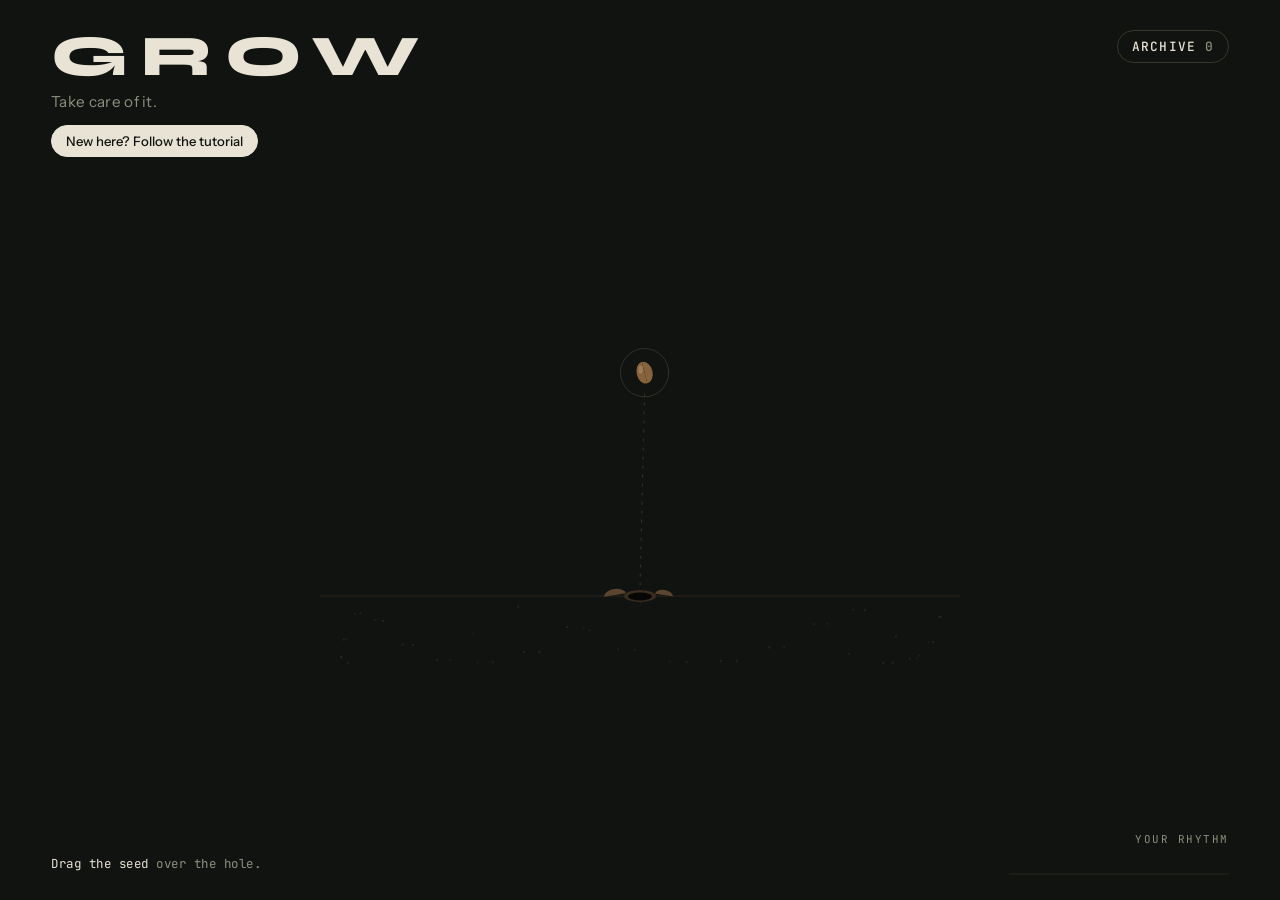
==== docs/grow/index.html @ 7276724a "Add GROW game with the Seed to Flower interactions Copies the GROW game into docs/grow/ and replaces" ====
<!doctype html><html><head><meta charset=utf8><meta name=viewport content="width=device-width,initial-scale=1,viewport-fit=cover"><style>:root{color-scheme:light;box-sizing:border-box;padding-top:env(safe-area-inset-top,0px);padding-bottom:env(safe-area-inset-bottom,0px)}html{scroll-padding-top:env(safe-area-inset-top,0px)}body{margin:0;padding:0;font:14px -apple-system,BlinkMacSystemFont,sans-serif;background:#fff;color:#000}img{max-width:100%}[hidden]:not([hidden=until-found i]){display:none!important}</style></head><body>
<title>GROW</title>
<link rel="preconnect" href="https://fonts.googleapis.com">
<link rel="preconnect" href="https://fonts.gstatic.com" crossorigin>
<link rel="stylesheet" href="https://fonts.googleapis.com/css2?family=Syne:wght@700;800&family=Instrument+Sans:wght@400;500&family=JetBrains+Mono:wght@400&display=swap">
<style>
/* Layout: one full-bleed night-soil stage; title top-left, choice cards rise from the bottom, system feedback pinned bottom. Deliberately single dark theme. */
:root {
  --night: #10130f;
  --soil: #2b251d;
  --paper: #e8e3d4;
  --muted: #8b917c;
  --panel: #191d16;
  --line: #343a2d;
  --leaf: #6f9a52;
  --warm: #e38a5c;
  --cool: #93b4c6;
  --f-display: "Syne", "Arial Black", system-ui, sans-serif;
  --f-body: "Instrument Sans", system-ui, -apple-system, sans-serif;
  --f-mono: "JetBrains Mono", ui-monospace, Menlo, monospace;
  color-scheme: dark;
}
[hidden] { display: none !important; }
html, body { height: 100%; }
body { background: var(--night); color: var(--paper); font-family: var(--f-body); overflow: hidden; }
#stage { position: fixed; inset: 0; width: 100%; height: 100%; display: block; touch-action: none; outline: none; }
#stage:focus-visible { box-shadow: inset 0 0 0 2px var(--cool); }

.head {
  position: fixed; top: calc(env(safe-area-inset-top, 0px) + 28px); left: 0; right: 0;
  padding-inline: max(16px, 4vw); pointer-events: none;
  display: flex; flex-direction: column; gap: 6px;
}
.head h1 { margin: 0; font-family: var(--f-display); font-weight: 800; font-size: clamp(2.2rem, 6vw, 3.6rem); letter-spacing: 0.22em; line-height: 1; }
.head p { margin: 0; color: var(--muted); font-size: 0.95rem; letter-spacing: 0.02em; }

.foot {
  position: fixed; left: 0; right: 0; bottom: calc(env(safe-area-inset-bottom, 0px) + 22px);
  padding-inline: max(16px, 4vw);
  display: flex; align-items: flex-end; justify-content: space-between; flex-wrap: wrap; gap: 14px 24px;
  pointer-events: none;
}
.left { display: flex; flex-direction: column; gap: 6px; min-width: 0; }
.status { font-family: var(--f-mono); font-size: 0.78rem; letter-spacing: 0.04em; color: var(--muted); min-height: 1.2em; }
.status b { color: var(--paper); font-weight: 400; }
.path { font-family: var(--f-mono); font-size: 0.7rem; letter-spacing: 0.06em; color: var(--muted); display: flex; flex-wrap: wrap; gap: 4px 6px; align-items: center; }
.path i { font-style: normal; color: var(--paper); border: 1px solid var(--line); border-radius: 999px; padding: 1px 8px; }
.path s { text-decoration: none; opacity: .5; }
.rhythm { display: flex; flex-direction: column; gap: 6px; align-items: flex-end; }
.rhythm span { font-family: var(--f-mono); font-size: 0.68rem; text-transform: uppercase; letter-spacing: 0.14em; color: var(--muted); }
.rhythm canvas { width: 220px; height: 26px; max-width: 100%; display: block; }

/* Choice step */
.choice {
  position: fixed; left: 50%; bottom: calc(env(safe-area-inset-bottom, 0px) + 84px);
  transform: translate(-50%, 12px); opacity: 0;
  width: min(560px, calc(100% - 32px));
  background: color-mix(in srgb, var(--panel) 92%, transparent);
  border: 1px solid var(--line); border-radius: 14px;
  padding: 16px; display: flex; flex-direction: column; gap: 12px;
  transition: opacity .45s ease, transform .45s ease;
  backdrop-filter: blur(6px);
}
.choice.show { opacity: 1; transform: translate(-50%, 0); }
.choice .meta { display: flex; justify-content: space-between; align-items: baseline; gap: 12px; }
.choice .step { font-family: var(--f-mono); font-size: 0.7rem; letter-spacing: 0.14em; text-transform: uppercase; color: var(--muted); }
.choice .dots { display: flex; gap: 5px; }
.choice .dots span { width: 6px; height: 6px; border-radius: 50%; background: var(--line); }
.choice .dots span.on { background: var(--paper); }
.choice h3 { margin: 0; font-weight: 500; font-size: 1.05rem; text-wrap: balance; }
.opts { display: grid; grid-template-columns: repeat(3, minmax(0, 1fr)); gap: 8px; }
.opt {
  font: inherit; color: var(--paper); text-align: left; cursor: pointer;
  background: transparent; border: 1px solid var(--line); border-radius: 10px;
  padding: 10px 10px 11px; display: flex; flex-direction: column; gap: 4px; min-width: 0;
  transition: border-color .2s, background .2s, transform .2s;
}
.opt:hover { border-color: var(--muted); background: color-mix(in srgb, var(--paper) 4%, transparent); transform: translateY(-2px); }
.opt:focus-visible { outline: 2px solid var(--cool); outline-offset: 2px; }
.opt .sw { width: 18px; height: 18px; border-radius: 50%; margin-bottom: 4px; box-shadow: inset 0 0 0 1px rgba(255,255,255,.12); }
.opt b { font-weight: 700; font-size: 0.98rem; }
.opt b em { font-style: normal; font-weight: 400; color: var(--muted); font-size: 0.76rem; margin-left: 4px; font-family: var(--f-mono); }
.opt small { color: var(--muted); font-size: 0.78rem; line-height: 1.35; }
@media (max-width: 480px) {
  .opts { grid-template-columns: 1fr; }
  .opt { flex-direction: row; align-items: center; gap: 10px; }
  .opt .sw { margin: 0; flex: none; }
  .opt small { margin-left: auto; text-align: right; }
  .rhythm { align-items: flex-start; }
}

.final {
  position: fixed; left: 0; right: 0; bottom: calc(env(safe-area-inset-bottom, 0px) + 78px);
  padding-inline: 16px; display: flex; flex-direction: column; align-items: center; gap: 8px; text-align: center;
  pointer-events: none; opacity: 0; transform: translateY(6px);
  transition: opacity 1.2s ease, transform 1.2s ease;
}
.final.show { opacity: 1; transform: none; }
.final h2 { margin: 0; font-family: var(--f-display); font-weight: 700; font-size: clamp(1.15rem, 3vw, 1.5rem); letter-spacing: 0.04em; text-wrap: balance; }
.final .kind { font-size: 1.05rem; font-weight: 500; }
.final .kind span { color: var(--muted); font-family: var(--f-mono); font-size: 0.75rem; margin-left: 6px; }
.final p { margin: 0; color: var(--muted); max-width: 48ch; line-height: 1.55; text-wrap: balance; }
.final button {
  pointer-events: auto; margin-top: 6px; font: 500 0.82rem var(--f-body); letter-spacing: 0.06em; color: var(--paper);
  background: transparent; border: 1px solid color-mix(in srgb, var(--paper) 35%, transparent); border-radius: 999px; padding: 8px 18px; cursor: pointer;
}
.final button:hover { border-color: var(--paper); }
.final button:focus-visible { outline: 2px solid var(--cool); outline-offset: 3px; }
.final[aria-hidden="true"] button { pointer-events: none; }
.final-actions { display: flex; gap: 10px; flex-wrap: wrap; justify-content: center; }
.final button.primary { background: var(--paper); color: var(--night); border-color: var(--paper); }
.final button.primary:hover { background: transparent; color: var(--paper); }
.final button.primary:disabled { background: transparent; color: var(--muted); border-color: var(--line); cursor: default; }

/* Tutorial */
.tut-start {
  pointer-events: auto; align-self: flex-start; margin-top: 8px;
  font: 500 0.82rem var(--f-body); color: var(--night); background: var(--paper);
  border: 1px solid var(--paper); border-radius: 999px; padding: 7px 14px; cursor: pointer;
}
.tut-start:hover { background: transparent; color: var(--paper); }
.tut-start:focus-visible, .tut-exit:focus-visible, .tut-next:focus-visible, .tut-ghost:focus-visible { outline: 2px solid var(--cool); outline-offset: 3px; }
.tut {
  position: fixed; z-index: 5;
  left: max(16px, 4vw); top: calc(env(safe-area-inset-top, 0px) + 140px);
  width: 330px; max-height: calc(100% - 200px); overflow-y: auto;
  background: color-mix(in srgb, var(--panel) 94%, transparent);
  border: 1px solid var(--line); border-radius: 14px;
  padding: 16px; display: flex; flex-direction: column; gap: 12px;
  backdrop-filter: blur(6px);
}
.tut-top { display: flex; justify-content: space-between; align-items: center; gap: 10px; }
.tut-step { font: 0.7rem var(--f-mono); letter-spacing: 0.14em; text-transform: uppercase; color: var(--muted); }
.tut-exit { font: 0.75rem var(--f-body); color: var(--muted); background: none; border: 0; cursor: pointer; padding: 2px 0; text-decoration: underline; text-underline-offset: 3px; }
.tut-exit:hover { color: var(--paper); }
.tut-bar { height: 3px; background: var(--line); border-radius: 3px; overflow: hidden; }
.tut-bar b { display: block; height: 100%; background: var(--paper); transition: width .4s ease; }
.tut h3 { margin: 0; font-family: var(--f-display); font-weight: 700; font-size: 1.2rem; letter-spacing: 0.03em; }
.tut .lbl { font: 0.66rem var(--f-mono); letter-spacing: 0.14em; text-transform: uppercase; color: var(--muted); }
.tut-do { display: flex; flex-direction: column; gap: 6px; }
.tut-do p#tutDo { margin: 0; font-size: 1rem; line-height: 1.45; font-weight: 500; }
.tut-count { display: flex; gap: 6px; }
.tut-count span { width: 12px; height: 12px; border-radius: 50%; border: 1px solid var(--muted); transition: background .2s, border-color .2s; }
.tut-count span.on { background: var(--cool); border-color: var(--cool); }
.tut-count span.fast.on { background: var(--warm); border-color: var(--warm); }
.tut-meter { height: 6px; background: var(--line); border-radius: 6px; overflow: hidden; }
.tut-meter b { display: block; height: 100%; width: 0; background: var(--cool); }
.tut-live { margin: 0; min-height: 1.3em; font: 0.78rem var(--f-mono); color: var(--muted); line-height: 1.45; }
.tut-live b { color: var(--paper); font-weight: 400; }
.tut-fx { display: flex; flex-direction: column; gap: 6px; }
.fx-row { border-radius: 10px; padding: 10px 12px; display: flex; flex-direction: column; gap: 4px; }
.fx-row p { margin: 0; line-height: 1.45; font-size: 0.9rem; }
.fx-row.cause { border: 1px solid var(--line); }
.fx-row.effect { background: color-mix(in srgb, var(--leaf) 16%, transparent); border: 1px solid color-mix(in srgb, var(--leaf) 45%, transparent); }
.fx-row.effect .lbl { color: var(--leaf); }
.fx-arrow { height: 14px; display: flex; justify-content: center; }
.fx-arrow::before { content: ""; width: 1px; height: 100%; background: var(--muted); }
.tut-next, .tut-ghost { font: 500 0.85rem var(--f-body); border-radius: 999px; padding: 9px 18px; cursor: pointer; align-self: flex-start; }
.tut-next { margin-top: 6px; color: var(--night); background: var(--paper); border: 1px solid var(--paper); }
.tut-next:hover { background: transparent; color: var(--paper); }
.tut-ghost { color: var(--paper); background: transparent; border: 1px solid var(--line); }
.tut-ghost:hover { border-color: var(--muted); }
.tut-fxline { margin: 0; padding: 8px 10px; border-radius: 8px; font-size: 0.85rem; line-height: 1.45;
  background: color-mix(in srgb, var(--leaf) 16%, transparent); border: 1px solid color-mix(in srgb, var(--leaf) 40%, transparent); }
.tut-fxline::before { content: "What happened  "; font: 0.64rem var(--f-mono); letter-spacing: 0.12em; text-transform: uppercase; color: var(--leaf); display: block; margin-bottom: 2px; }
.tut-hint { margin: 0; color: var(--muted); font-size: 0.85rem; line-height: 1.45; }
.tut-end { display: flex; flex-direction: column; gap: 10px; }
.tut-end p { margin: 0; color: var(--muted); line-height: 1.5; font-size: 0.9rem; }
.tut-end-actions { display: flex; gap: 8px; flex-wrap: wrap; }
.tut-end-actions .tut-next { margin-top: 0; }
body.tut-on .status, body.tut-on #again { display: none; }
@media (max-width: 859px) {
  .tut { left: 16px; right: 16px; width: auto; top: calc(env(safe-area-inset-top, 0px) + 96px); max-height: 38%; padding: 12px 14px; gap: 8px; }
  .tut h3 { font-size: 1.05rem; }
  body.tut-on .head p { display: none; }
}

/* Archive */
.archive-btn {
  position: fixed; top: calc(env(safe-area-inset-top, 0px) + 30px); right: max(16px, 4vw);
  font: 500 0.8rem var(--f-mono); letter-spacing: 0.1em; text-transform: uppercase;
  color: var(--paper); background: transparent; border: 1px solid var(--line); border-radius: 999px;
  padding: 7px 14px; cursor: pointer; display: flex; gap: 8px; align-items: center;
  transition: border-color .2s, transform .3s;
}
.archive-btn span { color: var(--muted); font-variant-numeric: tabular-nums; }
.archive-btn:hover { border-color: var(--muted); }
.archive-btn:focus-visible, .close:focus-visible { outline: 2px solid var(--cool); outline-offset: 3px; }
.archive-btn.bump { transform: scale(1.12); border-color: var(--paper); }
.archive {
  position: fixed; inset: 0; z-index: 10;
  background: color-mix(in srgb, var(--night) 94%, transparent);
  backdrop-filter: blur(8px);
  overflow-y: auto; overscroll-behavior: contain;
  padding-inline: max(16px, 4vw);
  padding-block: calc(env(safe-area-inset-top, 0px) + 28px) calc(env(safe-area-inset-bottom, 0px) + 40px);
}
.archive-inner { max-width: 1100px; margin: 0 auto; display: flex; flex-direction: column; gap: 18px; }
.archive-head { display: flex; justify-content: space-between; align-items: flex-start; gap: 16px; }
.archive-titles { display: flex; flex-direction: column; gap: 6px; min-width: 0; }
.archive h2 { margin: 0; font-family: var(--f-display); font-weight: 800; font-size: clamp(1.6rem, 4vw, 2.4rem); letter-spacing: 0.16em; text-transform: uppercase; }
.archive-titles p { margin: 0; color: var(--muted); max-width: 52ch; line-height: 1.5; }
.close { font: 500 0.82rem var(--f-body); color: var(--paper); background: transparent; border: 1px solid var(--line); border-radius: 999px; padding: 8px 16px; cursor: pointer; flex: none; }
.close:hover { border-color: var(--muted); }
.legend { display: flex; flex-wrap: wrap; gap: 6px 16px; font: 0.7rem var(--f-mono); letter-spacing: 0.08em; text-transform: uppercase; color: var(--muted); }
.legend span { display: flex; align-items: center; gap: 6px; }
.legend i { width: 9px; height: 9px; border-radius: 50%; background: color-mix(in srgb, #8a6b48 calc(var(--d) * 100%), var(--leaf)); }
.grid { display: grid; grid-template-columns: repeat(auto-fill, minmax(220px, 1fr)); gap: 14px; }
.card {
  border: 1px solid var(--line); border-radius: 12px; overflow: hidden;
  background: var(--panel); display: flex; flex-direction: column; min-width: 0;
}
.card canvas { width: 100%; aspect-ratio: 1; max-width: 100%; display: block; background: radial-gradient(circle at 50% 42%, #1d2219 0%, #141711 70%); }
.card .body { padding: 12px 14px 14px; display: flex; flex-direction: column; gap: 6px; min-width: 0; }
.card h3 { margin: 0; font-size: 1rem; font-weight: 500; }
.card .row { display: flex; justify-content: space-between; align-items: center; gap: 8px; }
.chip { font: 0.68rem var(--f-mono); letter-spacing: 0.08em; text-transform: uppercase; padding: 2px 8px; border-radius: 999px; border: 1px solid var(--line); color: var(--paper); white-space: nowrap; }
.chip::before { content: ""; display: inline-block; width: 7px; height: 7px; border-radius: 50%; margin-right: 6px; vertical-align: 0; background: color-mix(in srgb, #8a6b48 calc(var(--d) * 100%), var(--leaf)); }
.decay { height: 3px; border-radius: 3px; background: var(--line); overflow: hidden; }
.decay b { display: block; height: 100%; background: color-mix(in srgb, #8a6b48 calc(var(--d) * 100%), var(--leaf)); width: calc(var(--d) * 100%); }
.card time, .card .age { font: 0.72rem var(--f-mono); color: var(--muted); font-variant-numeric: tabular-nums; }
.card .path { font: 0.72rem var(--f-mono); color: var(--paper); opacity: .8; line-height: 1.5; overflow-wrap: anywhere; }
.card p { margin: 0; color: var(--muted); font-size: 0.82rem; line-height: 1.45; }
.empty { grid-column: 1 / -1; border: 1px dashed var(--line); border-radius: 12px; padding: 40px 20px; text-align: center; color: var(--muted); line-height: 1.6; }
.empty b { color: var(--paper); font-weight: 500; display: block; margin-bottom: 4px; }
.archive-note { margin: 0; color: var(--muted); font: 0.72rem var(--f-mono); letter-spacing: 0.04em; }
@media (max-width: 480px) { .archive-btn { top: calc(env(safe-area-inset-top, 0px) + 34px); } }
body.done .foot .left { visibility: hidden; }
@media (prefers-reduced-motion: reduce) { .choice, .final, .opt { transition: none; } }
</style>

<canvas id="stage" tabindex="0" aria-label="A seed. Drag it into the soil, or press Space to drop it."></canvas>

<header class="head">
  <h1>GROW</h1>
  <p>Take care of it.</p>
  <button class="tut-start" id="startTut" type="button">New here? Follow the tutorial</button>
</header>

<aside class="tut" id="tut" hidden aria-live="polite" aria-labelledby="tutTitle">
  <div class="tut-top">
    <span class="tut-step" id="tutStep"></span>
    <button class="tut-exit" id="tutExit" type="button">Exit tutorial</button>
  </div>
  <div class="tut-bar" aria-hidden="true"><b id="tutBar"></b></div>
  <p class="tut-fxline" id="tutFxLine" hidden></p>
  <h3 id="tutTitle"></h3>
  <p class="tut-hint" id="tutHint"></p>
  <div class="tut-end" id="tutEnd" hidden>
    <div class="tut-end-actions">
      <button id="tutFree" class="tut-next" type="button">Grow freely</button>
      <button id="tutArchive" class="tut-ghost" type="button">Open archive</button>
    </div>
  </div>
</aside>

<button class="archive-btn" id="openArchive" type="button" aria-haspopup="dialog">Archive <span id="archiveCount">0</span></button>

<section class="archive" id="archive" role="dialog" aria-modal="true" aria-labelledby="archiveTitle" hidden>
  <div class="archive-inner">
    <div class="archive-head">
      <div class="archive-titles">
        <h2 id="archiveTitle">Archive</h2>
        <p id="archiveSub">Flowers you picked. They keep decaying while they wait here.</p>
      </div>
      <button class="close" id="closeArchive" type="button" aria-label="Close archive">Close</button>
    </div>
    <div class="legend" aria-hidden="true">
      <span><i style="--d:0"></i>Fresh</span><span><i style="--d:.35"></i>Wilting</span><span><i style="--d:.65"></i>Withered</span><span><i style="--d:.95"></i>Decayed</span>
    </div>
    <div class="grid" id="archiveGrid"></div>
    <p class="archive-note" id="archiveNote"></p>
  </div>
</section>

<section class="choice" id="choice" hidden aria-live="polite">
  <div class="meta"><span class="step" id="stepLabel"></span><div class="dots" id="dots"></div></div>
  <h3 id="question"></h3>
  <div class="opts" id="opts"></div>
</section>

<div class="final" id="final" aria-hidden="true" aria-live="polite">
  <h2>Your plant grew this way.</h2>
  <div class="kind" id="kind"></div>
  <p id="finalNote"></p>
  <div class="final-actions">
    <button id="keep" type="button" class="primary">Add to archive</button>
    <button id="again" type="button">Plant again</button>
  </div>
</div>

<footer class="foot">
  <div class="left">
    <div class="status" id="status" aria-live="polite"></div>
    <div class="path" id="path"></div>
  </div>
  <div class="rhythm">
    <span>Your rhythm</span>
    <canvas id="rhythm" aria-hidden="true"></canvas>
  </div>
</footer>

<script>
(() => {
  const cv = document.getElementById('stage');
  const ctx = cv.getContext('2d');
  const rc = document.getElementById('rhythm');
  const rctx = rc.getContext('2d');
  const $ = id => document.getElementById(id);
  const statusEl = $('status'), pathEl = $('path'), finalEl = $('final'), choiceEl = $('choice');
  const reduce = matchMedia('(prefers-reduced-motion: reduce)').matches;
  const RM = reduce ? 0.3 : 1;

  const css = getComputedStyle(document.documentElement);
  const C = {};
  ['soil', 'paper', 'muted', 'warm', 'cool'].forEach(n => C[n] = css.getPropertyValue('--' + n).trim());

  const rand = (a, b) => a + Math.random() * (b - a);
  const clamp = (v, a, b) => Math.max(a, Math.min(b, v));
  const ease = g => 1 - Math.pow(1 - clamp(g, 0, 1), 3);
  const wrap = a => Math.atan2(Math.sin(a), Math.cos(a));
  const pick = arr => arr[Math.floor(Math.random() * arr.length)];

  const FAST = 320, SLOW = 800, FLOWER_AT = 18, REST_AFTER = 2500, BUD_IDLE = 10000, STYLE_IDLE = 13000;

  // ---------- Feel: springs and rubber banding (from the Seed to Flower prototype) ----------
  function spring(x, k, c) { return { x, v: 0, t: x, k, c }; }
  function stepSpring(sp, dt) { const a = sp.k * (sp.t - sp.x) - sp.c * sp.v; sp.v += a * dt; sp.x += sp.v * dt; }
  function tune(sp, kk, c) { sp.k = kk; sp.c = reduce ? Math.max(c, 2 * Math.sqrt(kk)) : c; }
  const rubber = (d, lim) => lim * (1 - Math.exp(-Math.max(0, d) / lim));
  function freshTug() {
    return { phase: 'rest', D: [0, 0], Dv: [0, 0], sK: 280, sC: 15, id: null, kb: false,
             grabStart: [0, 0], Gbase: [0, 0], lastP: [0, 0], t: 0, jx: 0, jy: 0 };
  }

  // ---------- Sound (synthesized with Web Audio; starts on the first gesture) ----------
  const Sound = (() => {
    let ctx = null, master = null, white = null, brown = null, bed = null;
    let grainAcc = 0, lastT = 0;
    const rnd = (a, b) => a + Math.random() * (b - a);

    function makeNoise(sec, kind) {
      const b = ctx.createBuffer(1, Math.floor(ctx.sampleRate * sec), ctx.sampleRate);
      const d = b.getChannelData(0);
      let last = 0;
      for (let i = 0; i < d.length; i++) {
        const w = Math.random() * 2 - 1;
        if (kind === 'brown') { last = (last + 0.02 * w) / 1.02; d[i] = last * 3.5; }
        else d[i] = w;
      }
      return b;
    }
    function out(pan) {
      if (ctx.createStereoPanner && pan) {
        const p = ctx.createStereoPanner(); p.pan.value = clamp(pan, -1, 1); p.connect(master); return p;
      }
      return master;
    }
    // One short filtered noise burst: the building block of every texture
    function burst({ when = 0, dur = 0.02, freq = 2000, q = 1, peak = 0.1, attack = 0.002, pan = 0, type = 'bandpass', buf = white, sweepTo = 0 }) {
      const t = ctx.currentTime + when;
      const s = ctx.createBufferSource(); s.buffer = buf;
      const fl = ctx.createBiquadFilter(); fl.type = type; fl.Q.value = q;
      fl.frequency.setValueAtTime(freq, t);
      if (sweepTo) fl.frequency.exponentialRampToValueAtTime(sweepTo, t + attack + dur);
      const g = ctx.createGain();
      g.gain.setValueAtTime(0.0001, t);
      g.gain.exponentialRampToValueAtTime(peak, t + attack);
      g.gain.exponentialRampToValueAtTime(0.0001, t + attack + dur);
      s.connect(fl); fl.connect(g); g.connect(out(pan));
      s.start(t, rnd(0, buf.duration - attack - dur - 0.1), attack + dur + 0.05);
    }

    function init() {
      try {
        const AC = window.AudioContext || window.webkitAudioContext;
        if (!AC) return;
        if (ctx) { if (ctx.state === 'suspended') ctx.resume(); return; }
        ctx = new AC();
        master = ctx.createGain();
        const comp = ctx.createDynamicsCompressor();
        master.connect(comp); comp.connect(ctx.destination);
        white = makeNoise(3, 'white');
        brown = makeNoise(4, 'brown');

        // Continuous bed while growing: a soft fibrous swish
        const s = ctx.createBufferSource(); s.buffer = white; s.loop = true;
        const bp = ctx.createBiquadFilter(); bp.type = 'bandpass'; bp.frequency.value = 900; bp.Q.value = 0.7;
        const lp = ctx.createBiquadFilter(); lp.type = 'lowpass'; lp.frequency.value = 2600;
        const g = ctx.createGain(); g.gain.value = 0;
        s.connect(bp); bp.connect(lp); lp.connect(g); g.connect(master);
        s.start();
        bed = { bp, g };
        lastT = ctx.currentTime;
      } catch (_) { ctx = null; }
    }

    // Seed landing in soil: a dull thud plus a little grit, scaled by impact speed (new for this sequence)
    function thud(strength) {
      if (!ctx) return;
      const s = clamp(strength, 0, 1);
      burst({ dur: 0.06 + 0.05 * s, freq: 170 + 110 * s, type: 'lowpass', q: 0.7, peak: 0.04 + 0.3 * s, attack: 0.003, buf: brown });
      const n = 2 + Math.round(4 * s);
      for (let i = 0; i < n; i++) {
        burst({ when: rnd(0, 0.05), dur: rnd(0.004, 0.012), freq: rnd(2200, 5000), q: rnd(1.5, 3),
                peak: 0.01 + rnd(0.015, 0.05) * s, pan: rnd(-0.25, 0.25) });
      }
    }
    // Stem stretching: soft swish plus tiny fiber creaks whose density follows drag speed and tension
    function stretch(q, tension, speed) {
      if (!bed) return;
      const now = ctx.currentTime;
      const dt = Math.min(0.1, now - lastT); lastT = now;
      bed.bp.frequency.setTargetAtTime(500 + 700 * q + tension * 12, now, 0.08);
      bed.g.gain.setTargetAtTime(0.045 * speed, now, speed > 0.02 ? 0.05 : 0.15);
      grainAcc += speed * (22 + tension * 3) * dt;
      while (grainAcc >= 1) {
        grainAcc -= 1;
        burst({
          when: rnd(0, 0.03), dur: rnd(0.004, 0.014),
          freq: rnd(1100, 2600) + tension * 40, q: rnd(1.5, 4),
          peak: rnd(0.03, 0.11) * (0.5 + 0.5 * speed), pan: rnd(-0.2, 0.2)
        });
      }
    }
    // Leaf unfolding: a cluster of dry leaf rustles
    function rustle(pan = 0, when = 0, scale = 1) {
      if (!ctx) return;
      const n = 7 + Math.floor(Math.random() * 4);
      for (let i = 0; i < n; i++) {
        burst({
          when: when + rnd(0, 0.32), dur: rnd(0.025, 0.08), freq: rnd(2500, 6000),
          q: rnd(0.7, 1.6), peak: rnd(0.04, 0.1) * scale, attack: 0.004, pan: pan + rnd(-0.15, 0.15)
        });
      }
      burst({ when, dur: 0.28, freq: 3200, q: 0.5, peak: 0.035 * scale, attack: 0.06, pan });
    }
    // Bud appearing: a soft muffled split, like a pod giving way
    function pop() {
      if (!ctx) return;
      burst({ dur: 0.09, freq: 320, type: 'lowpass', q: 0.8, peak: 0.4, attack: 0.003, buf: brown });
      burst({ when: 0.004, dur: 0.007, freq: 3200, type: 'highpass', q: 0.7, peak: 0.1 });
      burst({ when: 0.02, dur: 0.012, freq: 1800, q: 2, peak: 0.05 });
    }
    // Each petal unfurling: a silky, rising brush
    function petal(i) {
      if (!ctx) return;
      const pan = (i - 2.5) * 0.12;
      burst({ dur: 0.32, freq: 1800, sweepTo: 4800, q: 0.9, peak: 0.03, attack: 0.09, pan });
      burst({ when: rnd(0.04, 0.15), dur: 0.01, freq: rnd(3000, 5000), q: 2, peak: 0.03, pan });
    }
    // Full bloom: a gentle breeze swells through and the leaves stir
    function bloom() {
      if (!ctx) return;
      const t = ctx.currentTime;
      const s = ctx.createBufferSource(); s.buffer = brown; s.loop = true;
      const lp = ctx.createBiquadFilter(); lp.type = 'lowpass'; lp.Q.value = 0.6;
      lp.frequency.setValueAtTime(260, t);
      lp.frequency.linearRampToValueAtTime(900, t + 1.1);
      lp.frequency.linearRampToValueAtTime(320, t + 3);
      const g = ctx.createGain();
      g.gain.setValueAtTime(0.0001, t);
      g.gain.exponentialRampToValueAtTime(0.2, t + 1.0);
      g.gain.exponentialRampToValueAtTime(0.0001, t + 3.2);
      s.connect(lp); lp.connect(g); g.connect(master);
      s.start(t); s.stop(t + 3.3);
      rustle(-0.35, 0.5, 0.8);
      rustle(0.35, 0.95, 0.7);
      rustle(0, 1.5, 0.45);
    }
    // Stem snapping: one hollow pop, like a cork pulled out (Pick a Flower)
    function snap() {
      if (!ctx) return;
      try {
        const t = ctx.currentTime;
        const o = ctx.createOscillator();
        o.type = 'sine';
        o.frequency.setValueAtTime(240, t);
        o.frequency.exponentialRampToValueAtTime(680, t + 0.03);
        o.frequency.exponentialRampToValueAtTime(520, t + 0.09);
        const g = ctx.createGain();
        g.gain.setValueAtTime(0.0001, t);
        g.gain.exponentialRampToValueAtTime(0.6, t + 0.006);
        g.gain.exponentialRampToValueAtTime(0.0001, t + 0.11);
        o.connect(g).connect(ctx.destination);
        o.start(t); o.stop(t + 0.13);
      } catch (_) {}
    }
    return { init, thud, stretch, rustle, pop, petal, bloom, snap };
  })();

  // ---------- The five choice steps ----------
  // at: growth-click count when the step appears ('seed' = right after the seed is clicked)
  // t: trait points used for the final plant type (lush / hardy / lunar / wild)
  const STEPS = [
    { key: 'soil', at: 'seed', en: 'Soil', q: 'What soil will you plant it in?', opts: [
      { id: 'clay', en: 'Clay', hint: 'Deep roots, thick stem', sw: '#7a5a3c', t: { hardy: 2 } },
      { id: 'sand', en: 'Sand', hint: 'Thin stem, narrow pointed leaves', sw: '#c9a86a', t: { hardy: 1, wild: 1 } },
      { id: 'humus', en: 'Humus', hint: 'More and bigger leaves', sw: '#3d2f22', t: { lush: 2 } } ] },
    { key: 'water', at: 2, en: 'Water', q: 'It needs water. How will you give it?', opts: [
      { id: 'mist', en: 'Mist', hint: 'Small leaves that fold upward', sw: '#b8c9cf', t: { hardy: 1, lunar: 1 } },
      { id: 'steady', en: 'Steady', hint: 'Even, upright growth', sw: '#5f8fa8', t: { lush: 1 } },
      { id: 'flood', en: 'Downpour', hint: 'Drooping leaves with water drops', sw: '#2f5878', t: { wild: 2 } } ] },
    { key: 'light', at: 6, en: 'Light', q: 'Which light should it turn toward?', opts: [
      { id: 'sun', en: 'Sun', hint: 'Bright and standing tall', sw: '#f0c26a', t: { lush: 1, hardy: 1 } },
      { id: 'moon', en: 'Moon', hint: 'Paler colors with a soft glow', sw: '#c9d3e6', t: { lunar: 2 } },
      { id: 'shade', en: 'Shade', hint: 'Leans sideways looking for light', sw: '#3f4a3a', t: { wild: 1, lunar: 1 } } ] },
    { key: 'friend', at: 10, en: 'Companion', q: 'Who will keep it company?', opts: [
      { id: 'bee', en: 'Bee', hint: 'More petals, more pollen', sw: '#e8b63c', t: { lush: 2 } },
      { id: 'vine', en: 'Vine', hint: 'Tendrils wrap around the stem', sw: '#7fa44a', t: { wild: 2 } },
      { id: 'fungus', en: 'Fungus', hint: 'Mushrooms at the base, purple flower center', sw: '#9a6fa8', t: { lunar: 1, hardy: 1 } } ] },
    { key: 'climate', at: 14, en: 'Climate', q: 'Before it blooms, the weather changes.', opts: [
      { id: 'wind', en: 'Wind', hint: 'Bent stem, petals blow away', sw: '#a7b0a0', t: { wild: 2 } },
      { id: 'frost', en: 'Frost', hint: 'Ice crystals and cooler colors', sw: '#a9d6ee', t: { lunar: 1, hardy: 1 } },
      { id: 'warmth', en: 'Warmth', hint: 'A bigger, brighter flower', sw: '#ea8a5a', t: { lush: 2 } } ] },
  ];

  let TUT = null; // tutorial state; null = free mode
  const TUT_WIDE = 860;
  let W, H, dpr, baseX, baseY, availH, U, k;
  function resize() {
    dpr = Math.min(window.devicePixelRatio || 1, 2);
    W = innerWidth; H = innerHeight;
    cv.width = W * dpr; cv.height = H * dpr;
    ctx.setTransform(dpr, 0, 0, dpr, 0, 0);
    // in the tutorial the guide card sits on the left (wide) or on top (narrow)
    baseX = TUT && W >= TUT_WIDE ? 380 + (W - 380) / 2 : W / 2;
    baseY = H * (W < 520 ? 0.60 : 0.66);
    if (TUT && W < TUT_WIDE) baseY = H * 0.72;
    availH = baseY - (TUT && W < TUT_WIDE ? Math.max(260, H * 0.44) : Math.max(150, H * 0.2));
    U = availH / 14;
    k = clamp(availH / 400, 0.6, 1.4);
    const rw = Math.min(220, W - 32);
    rc.style.width = rw + 'px'; rc.width = rw * dpr; rc.height = 26 * dpr;
    rctx.setTransform(dpr, 0, 0, dpr, 0, 0);
  }
  addEventListener('resize', resize);
  resize();

  function freshMods() {
    return {
      stemW: 1, segLen: 1, leafSize: 1, leafUp: 0, leafWr: 1, leafKeep: 1, leafExtra: 0,
      lean: 0, correct: 1, tendril: 0, wind: 0, bloom: 1, petalsExtra: 0,
      tint: { h: 0, s: 1, l: 0 }, stemHue: 0,
      drops: false, frost: false, moon: false, sun: false, shade: false, bee: false, fungus: false, vine: false, warmth: false,
    };
  }

  let S;
  function reset() {
    S = {
      stage: 'seed', growth: 0, fast: 0, slow: 0, mid: 0,
      segs: [], branches: [], leaves: [], roots: [], marks: [], parts: [], shrooms: [],
      shake: 0, crack: 0, lastClick: 0, germAt: 0, afterChoice: false,
      kick: 0, breath: 0, scale: 1, side: 1, dim: 0, pick: null, matureAt: 0,
      flower: null, pts: [], step: 0, picks: {}, traits: { lush: 0, hardy: 0, lunar: 0, wild: 0 },
      M: freshMods(), tint: { h: 0, s: 1, l: 0 }, sky: { sun: 0, moon: 0, shade: 0 },
      mouse: { x: -9999, y: -9999, on: false }, statusKey: '', lastPetal: 0,
      sd: { mode: 'air', x: 0, y: 0, vx: 0, vy: 0, hs: 1, sq: 0, sqV: 0, bounce: 0, failT: 0 }, auto: null, autoDone: null, rushAt: 0,
      // interaction feel carried over from the Seed to Flower prototype
      st: null,                                            // stretch-to-grow drag
      pull: spring(0, 200, 19), bend: spring(0, 200, 19),  // rubber-band stretch and sideways lean of the stem
      tug: freshTug(), burst: null, fh: 1,                 // pull-to-pick
      lastT: 0, tipBase: null,
    };
    finalEl.classList.remove('show'); finalEl.setAttribute('aria-hidden', 'true');
    document.body.classList.remove('done');
    const keep = $('keep'); keep.disabled = false; keep.textContent = 'Add to archive';
    hideChoice();
    renderPath();
    cv.setAttribute('aria-label', 'A seed. Drag it into the soil, or press Space to drop it.');
  }

  function setStatus(key, html) {
    if (S.statusKey === key) return;
    S.statusKey = key; statusEl.innerHTML = html;
  }

  function renderPath() {
    if (!S.step) { pathEl.innerHTML = ''; return; }
    pathEl.innerHTML = '<span>Path</span>' + STEPS.slice(0, S.step).map(st => {
      const o = st.opts.find(o => o.id === S.picks[st.key]);
      return `<i>${o.en}</i>`;
    }).join('<s>→</s>');
  }

  // ---------- Choice panel ----------
  function openChoice(now) {
    const st = STEPS[S.step];
    S.prevStage = S.stage; S.stage = 'choosing';
    $('stepLabel').textContent = `Step ${S.step + 1} / ${STEPS.length} · ${st.en}`;
    $('dots').innerHTML = STEPS.map((_, i) => `<span class="${i <= S.step ? 'on' : ''}"></span>`).join('');
    $('question').textContent = st.q;
    $('opts').innerHTML = st.opts.map(o =>
      `<button class="opt" type="button" data-id="${o.id}"><span class="sw" style="background:${o.sw}"></span><b>${o.en}</b><small>${o.hint}</small></button>`).join('');
    choiceEl.hidden = false;
    requestAnimationFrame(() => choiceEl.classList.add('show'));
    setStatus('choose' + S.step, 'Growth paused. <b>Make a choice.</b>');
    setTimeout(() => { const b = choiceEl.querySelector('.opt'); if (b && S.stage === 'choosing') b.focus({ preventScroll: true }); }, 60);
  }
  function hideChoice() { choiceEl.classList.remove('show'); choiceEl.hidden = true; }

  $('opts').addEventListener('click', e => {
    const btn = e.target.closest('.opt');
    if (!btn || S.stage !== 'choosing') return;
    const now = performance.now();
    const st = STEPS[S.step];
    const o = st.opts.find(x => x.id === btn.dataset.id);
    S.picks[st.key] = o.id;
    Object.entries(o.t).forEach(([t, v]) => S.traits[t] += v);
    applyChoice(o.id);
    S.step++;
    renderPath();
    hideChoice();
    S.kick = 1;
    if (st.key === 'soil') germinate(now);
    else { S.stage = 'growing'; S.lastClick = now; S.afterChoice = true; S.statusKey = ''; setStatus('picked', `${o.en}. <b>Stretch the plant upward</b> to let it grow.`); }
    cv.focus({ preventScroll: true });
    if (TUT) tutChoice(st, o);
  });

  function applyChoice(id) {
    const M = S.M;
    switch (id) {
      case 'clay': M.stemW = 1.45; M.segLen = 0.9; M.stemHue = -18; break;
      case 'sand': M.stemW = 0.7; M.leafWr = 0.55; M.leafKeep = 0.65; break;
      case 'humus': M.leafSize = 1.18; M.leafExtra = 0.45; break;
      case 'mist': M.leafSize *= 0.8; M.leafUp = -0.35; break;
      case 'steady': M.correct = 1.4; break;
      case 'flood': M.leafUp = 0.65; M.drops = true; M.tint.h += 22; M.tint.s *= 0.8;
        S.leaves.forEach(l => l.off += 0.5); for (let i = 0; i < 3; i++) addRoot(0.5); break;
      case 'sun': M.sun = true; M.correct *= 1.3; M.tint.l += 6; M.tint.s *= 1.1; break;
      case 'moon': M.moon = true; M.tint.s *= 0.45; M.tint.l += 14;
        for (let i = 0; i < 9; i++) S.parts.push({ type: 'fly', x: baseX + rand(-140, 140) * k, y: baseY - rand(20, availH), ph: rand(0, 6), sp: rand(0.4, 1) });
        break;
      case 'shade': M.shade = true; M.lean = 0.07; M.segLen *= 1.25; M.leafSize *= 0.85; M.tint.l -= 7; break;
      case 'bee': M.bee = true; M.petalsExtra = 3; break;
      case 'vine': M.vine = true; M.tendril = 0.5;
        for (let i = 0; i < 3; i++) S.leaves.push(makeTendril(Math.floor(rand(0, S.segs.length))));
        break;
      case 'fungus': M.fungus = true;
        for (let i = 0; i < 4; i++) S.shrooms.push({ x: rand(-70, 70) * k, s: rand(0.6, 1.2) * k, g: 0, d: i * 0.25, h: rand(270, 300) });
        break;
      case 'wind': M.wind = 0.035; break;
      case 'frost': M.frost = true; M.tint.h += 40; M.tint.s *= 0.6; M.tint.l += 8; M.bloom = 0.85; break;
      case 'warmth': M.warmth = true; M.bloom = 1.22; M.tint.s *= 1.15; break;
    }
  }

  // ---------- Growth ----------
  function addRoot(wiggle) {
    const soil = S.picks.soil;
    const deep = soil === 'clay' ? 1.5 : soil === 'sand' ? 1.9 : soil === 'humus' ? 0.75 : 1;
    S.roots.push({ a: rand(-1.15, 1.15), len: rand(14, 34) * k * deep * (1 + S.roots.length * 0.08), g: 0, w: wiggle, ph: rand(0, 6) });
  }
  const cumAngle = () => S.segs.reduce((s, g) => s + g.dA, 0);
  function makeTendril(seg) {
    return { br: null, seg: Math.max(0, seg), f: rand(0.3, 0.95), side: Math.random() < 0.5 ? -1 : 1, off: 0, size: rand(10, 18) * k, base: 0, g: 0, kind: 'curl', turn: 0, seed: Math.random() };
  }
  function makeLeaf(seg, f, side, off, size, wr, kind, h, s, l, br = null) {
    const M = S.M;
    const sz = size * M.leafSize;
    return { br, seg, f, side, off: off + M.leafUp, size: sz, base: sz, g: 0, wr: wr * M.leafWr, kind, h, s, l, turn: 0, seed: Math.random() };
  }

  // ---------- Side branches ----------
  // A branch hangs off a main-stem segment and has its own short segments and leaves.
  function newBranch(seg, f, kind) {
    const M = S.M;
    let side;
    if (kind === 'slow') { S.side *= -1; side = S.side; } else side = Math.random() < 0.5 ? -1 : 1;
    const b = {
      seg: Math.min(seg, S.segs.length - 1), f, side, kind,
      a0: kind === 'slow' ? rand(0.78, 0.9) : kind === 'mid' ? rand(0.6, 1.05) : rand(0.4, 1.4),
      segs: [], pts: [],
    };
    S.branches.push(b);
    extendBranch(b);
    if (kind === 'fast' && Math.random() < 0.5) branchLeaf(b, b.segs.length - 1, 'fast');
  }
  function extendBranch(b) {
    const M = S.M;
    const len = (b.kind === 'slow' ? rand(0.5, 0.62) : b.kind === 'mid' ? rand(0.38, 0.5) : rand(0.2, 0.32)) * U * M.segLen;
    const curl = b.kind === 'slow' ? -b.side * rand(0.12, 0.18) : b.kind === 'mid' ? -b.side * rand(0, 0.2) : rand(-0.5, 0.5);
    b.segs.push({ len, dA: curl + M.lean * 0.6, g: 0 });
    branchLeaf(b, b.segs.length - 1, b.kind);
  }
  function branchLeaf(b, si, kind) {
    const bi = S.branches.indexOf(b);
    const side = kind === 'slow' ? (si % 2 ? 1 : -1) * b.side * -1 : Math.random() < 0.5 ? -1 : 1;
    if (kind === 'slow') pushLeaf(makeLeaf(si, rand(0.88, 1), side, rand(-0.3, 0), rand(20, 27) * k, 0.46, 'calm', rand(98, 112), rand(30, 38), rand(36, 44), bi));
    else if (kind === 'mid') pushLeaf(makeLeaf(si, rand(0.6, 1), side, rand(-0.35, 0.2), rand(13, 18) * k, 0.42, 'mid', rand(88, 104), rand(34, 42), rand(40, 48), bi));
    else pushLeaf(makeLeaf(si, rand(0.3, 1), side, rand(-0.6, 0.5), rand(7, 12) * k, 0.34, 'fast', rand(70, 92), rand(40, 52), rand(44, 56), bi));
  }
  function segOf(l) {
    if (l.br == null) return S.segs[l.seg];
    const b = S.branches[l.br];
    return b && b.segs[l.seg];
  }
  function pushLeaf(leaf) {
    if (Math.random() > S.M.leafKeep) return;
    S.leaves.push(leaf);
    if (Math.random() < S.M.leafExtra) {
      const c = { ...leaf, side: -leaf.side, f: clamp(leaf.f - rand(0.15, 0.4), 0.2, 1), size: leaf.size * 0.8, base: leaf.base * 0.8, seed: Math.random() };
      S.leaves.push(c);
    }
  }

  function germinate(now) {
    S.stage = 'germinating'; S.germAt = now; S.shake = 1;
    const n = S.picks.soil === 'humus' ? 6 : S.picks.soil === 'sand' ? 2 : 4;
    for (let i = 0; i < n; i++) addRoot(S.picks.soil === 'humus' ? 0.9 : 0.25);
    setStatus('germ', 'Something is waking up.');
  }

  function grow(now, force) {
    let dt = S.lastClick ? now - S.lastClick : 99999;
    S.lastClick = now;
    let kind = dt < FAST ? 'fast' : dt > SLOW ? 'slow' : 'mid';
    if (force) { kind = force; S.afterChoice = false; }
    const raw = kind;
    const counted = !S.afterChoice; // a pause spent choosing shouldn't count as patience
    if (S.afterChoice) { kind = S.marks.length ? S.marks[S.marks.length - 1].kind : 'mid'; S.afterChoice = false; }
    if (counted) S[kind]++;
    S.growth++;
    S.marks.push({ t: now, kind });
    S.kick = 1;
    const M = S.M, n = S.segs.length, cum = cumAngle();

    // 1) The main stem only grows a little each click.
    if (kind === 'slow') {
      S.segs.push({ len: U * rand(0.48, 0.58) * M.segLen, dA: -cum * 0.5 * M.correct + rand(-0.1, 0.1) + M.lean, g: 0, fast: false });
    } else if (kind === 'mid') {
      S.segs.push({ len: U * rand(0.4, 0.5) * M.segLen, dA: -cum * 0.3 * M.correct + rand(-0.22, 0.22) + M.lean, g: 0, fast: false });
    } else {
      const sign = (S.segs.length % 2 ? 1 : -1);
      S.segs.push({ len: U * rand(0.26, 0.38) * M.segLen, dA: sign * rand(0.22, 0.5) - cum * 0.12 + M.lean, g: 0, fast: true });
    }
    const top = S.segs.length - 1;

    // 2) Most of the growth goes sideways, into branches.
    if (S.segs.length < 3) {
      // too close to the ground for branches yet: a leaf on the stem instead
      S.side *= -1;
      pushLeaf(makeLeaf(top, rand(0.8, 1), S.side, rand(-0.25, 0.05), rand(12, 16) * k, 0.46, 'calm', rand(98, 108), 34, 42));
    } else if (kind === 'slow') {
      const open = S.branches.filter(b => b.kind === 'slow' && b.segs.length < 4);
      if (S.growth % 2 === 1 || !open.length) newBranch(top, rand(0.85, 1), 'slow');
      else extendBranch(open[open.length - 1]);
      S.leaves.forEach(l => { if (l.kind === 'calm') l.size = Math.min(l.size * 1.06, l.base * 1.5); });
    } else if (kind === 'mid') {
      const open = S.branches.filter(b => b.segs.length < 3);
      if (Math.random() < 0.5 || !open.length) newBranch(Math.max(2, top - Math.floor(rand(0, 2))), rand(0.5, 1), 'mid');
      else extendBranch(pick(open));
    } else {
      if (Math.random() < 0.65) newBranch(Math.max(2, top - Math.floor(rand(0, 3))), rand(0.3, 1), 'fast');
      const open = S.branches.filter(b => b.segs.length < 3);
      const times = 1 + (Math.random() < 0.5 ? 1 : 0);
      for (let j = 0; j < times && open.length; j++) extendBranch(pick(open));
      if (Math.random() < 0.35) addRoot(1);
    }
    if (Math.random() < (kind === 'fast' ? 0.3 + M.tendril : M.tendril * 0.6)) S.leaves.push(makeTendril(top));
    if (S.growth % 5 === 0) addRoot(kind === 'fast' ? 1 : 0.2);

    return { raw, dt, kind };
  }

  // ---------- One stretch = one stage of growth ----------
  // A stage is grown by hand (see "Growing" below); when its last step lands,
  // the next choice opens, or the flower forms.
  function nextStage() {
    if (S.step < STEPS.length) openChoice(performance.now());
    else startFlower(performance.now(), false);
  }
  function tickAuto(now) {
    if (S.autoDone && now >= S.autoDone.at) { const cb = S.autoDone.cb; S.autoDone = null; cb && cb(); }
    const A = S.auto;
    if (!A || A.manual || S.stage !== 'growing' || now < A.next) return;
    const rushed = now - S.rushAt < 700;
    const kind = rushed ? 'fast' : (A.i % 2 ? 'mid' : 'slow');
    grow(now, kind);
    A.i++;
    A.next = now + (rushed ? 300 : 520);
    if (A.i >= A.n) { S.auto = null; S.autoDone = { at: now + 700, cb: A.onDone }; }
  }

  // ---------- Petal shapes ----------
  const SHAPE_OF = { lush: 'round', hardy: 'star', lunar: 'lily', wild: 'frill' };
  const SHAPE_NAME = { round: 'round', star: 'pointed', lily: 'curled lily', frill: 'frilled' };
  // per-shape proportions: petal count multiplier, length, width
  const SHAPE_FIT = {
    round: { n: 0.75, len: 0.95, w: 0.95 },
    star:  { n: 1.5, len: 1.05, w: 0.55 },
    lily:  { n: 0.8, len: 1.25, w: 0.75 },
    frill: { n: 0.85, len: 1, w: 0.85 },
  };
  // Draws one petal pointing along +x, starting at r0. `tip` (0..1) blunts the
  // classic shape; `flip` sets which way a lily tip curls; `seed` varies frills.
  function petalPath(g, p, r0, len, w, tip) {
    const x = u => r0 + len * u;
    g.beginPath();
    switch (p.shape) {
      case 'round': { // spoon-shaped, wide rounded end
        g.moveTo(r0, 0);
        g.bezierCurveTo(x(0.18), -w * 0.45, x(0.55), -w * 1.25, x(0.9), -w * 0.78);
        g.quadraticCurveTo(x(1.06), 0, x(0.9), w * 0.78);
        g.bezierCurveTo(x(0.55), w * 1.25, x(0.18), w * 0.45, r0, 0);
        break;
      }
      case 'star': { // narrow, straight-sided, sharp point
        g.moveTo(r0, 0);
        g.lineTo(x(0.28), -w * 0.9);
        g.quadraticCurveTo(x(0.6), -w * 0.55, x(1), 0);
        g.quadraticCurveTo(x(0.6), w * 0.55, x(0.28), w * 0.9);
        g.closePath();
        break;
      }
      case 'lily': { // long, tip curls back to one side
        const s = p.flip || 1;
        g.moveTo(r0, 0);
        g.bezierCurveTo(x(0.3), -w * 1.05, x(0.78), -w * 0.75, x(1), s * w * 0.55);
        g.quadraticCurveTo(x(0.9), s * w * 0.85, x(0.82), s * w * 0.6);
        g.bezierCurveTo(x(0.7), w * 0.95, x(0.3), w * 1.05, r0, 0);
        break;
      }
      case 'frill': { // ruffled, jagged outline
        const N = 14, seed = p.seed || 1;
        const half = u => w * Math.pow(Math.sin(Math.PI * Math.min(1, u * 1.05)), 0.7) * (0.55 + 0.45 * u);
        g.moveTo(r0, 0);
        for (let i = 1; i <= N; i++) {
          const u = i / N, j = i % 2 ? 1.25 : 0.8 + 0.15 * Math.sin(seed + i);
          g.lineTo(x(u * 0.97), -half(u) * j);
        }
        g.lineTo(x(1), 0);
        for (let i = N; i >= 1; i--) {
          const u = i / N, j = i % 2 ? 1.25 : 0.8 + 0.15 * Math.cos(seed + i);
          g.lineTo(x(u * 0.97), half(u) * j);
        }
        g.closePath();
        break;
      }
      default: { // classic oval (older archive records)
        g.moveTo(r0, 0);
        g.bezierCurveTo(x(0.3), -w, x(1), -w * tip, x(1), 0);
        g.bezierCurveTo(x(1), w * tip, x(0.3), w, r0, 0);
      }
    }
  }
  // A thin centre vein on lily and round petals makes the shape read at small sizes.
  function petalVein(g, p, r0, len, lw) {
    if (p.shape !== 'lily' && p.shape !== 'round') return;
    g.beginPath(); g.moveTo(r0 + len * 0.1, 0);
    g.quadraticCurveTo(r0 + len * 0.6, 0, r0 + len * (p.shape === 'lily' ? 0.9 : 0.75), p.shape === 'lily' ? (p.flip || 1) * len * 0.04 : 0);
    g.lineWidth = lw; g.stroke();
  }

  // ---------- Flower ----------
  function startFlower(now, bud) {
    if (S.flower) return;
    const M = S.M;
    const total = Math.max(1, S.fast + S.slow + S.mid);
    const ratio = S.fast / total;
    // base palette from the light + climate choices
    let hue = rand(22, 38), sat = 60, lit = 86;
    if (M.sun) { hue = rand(36, 46); sat = 78; lit = 76; }
    if (M.moon) { hue = 220; sat = 22; lit = 93; }
    if (M.shade) { hue = rand(270, 290); sat = 34; lit = 72; }
    if (M.frost) { hue = 200; sat *= 0.75; lit = Math.min(94, lit + 4); }
    if (M.warmth) { if (!M.moon) hue = rand(10, 22); sat = Math.min(92, sat + 18); lit -= 8; }
    let wild = [330, 12, 290, 345, 25, 305];
    if (M.frost) wild = [190, 210, 250, 175, 230];
    else if (M.moon) wild = [260, 200, 300, 230];
    else if (M.warmth) wild = [8, 20, 340, 35, 355];

    const f = { bud, ratio, bloom: 0, open: bud ? 0.1 : 0.7, petals: [], dots: [], glow: M.moon };
    if (!bud) {
      // Petal SHAPE comes from the plant's two strongest traits:
      // outer ring = strongest, inner rings = second strongest.
      const tr = { ...S.traits };
      tr.wild += ratio * 3;
      tr.lush += (S.slow / Math.max(1, S.growth)) * 2;
      const order = Object.keys(tr).sort((a, b) => tr[b] - tr[a]);
      const shapes = [SHAPE_OF[order[0]], SHAPE_OF[order[1]]];
      f.shapes = shapes; f.order = order;
      const jitter = clamp(ratio * 1.15, 0, 1);
      const n0 = 5 + Math.round(ratio * 9) + M.petalsExtra - (M.wind ? 1 : 0);
      const rings = Math.max(2, (ratio > 0.5 ? 3 : ratio > 0.3 ? 2 : 1) + (M.bee ? 1 : 0));
      const baseL = (ratio > 0.5 ? 22 : 26) * k * (0.85 + S.growth * 0.01) * M.bloom;
      for (let r = 0; r < rings; r++) {
        const shape = r === 0 ? shapes[0] : shapes[1];
        const SH = SHAPE_FIT[shape];
        const nr = Math.max(4, Math.round((n0 + r * Math.round(ratio * 3)) * SH.n) - (r > 0 && ratio < 0.3 ? 1 : 0));
        const flip = Math.random() < 0.5 ? -1 : 1;
        for (let i = 0; i < nr; i++) {
          const chaotic = Math.random() < ratio;
          const h = chaotic ? pick(wild) + rand(-8, 8) : hue;
          f.petals.push({
            ring: r, shape, flip, seed: Math.round(Math.random() * 1000),
            a: (i / nr) * Math.PI * 2 + r * (Math.PI / nr) + jitter * rand(-0.38, 0.38),
            len: baseL * SH.len * (1 - r * 0.38) * (1 + jitter * rand(-0.45, 0.5)),
            w: SH.w * (0.48 - jitter * 0.16) * (1 + jitter * rand(-0.3, 0.3)),
            point: M.frost ? Math.max(jitter, 0.6) : jitter,
            col: chaotic ? `hsl(${h},${rand(62, 78) * (M.frost ? 0.7 : 1)}%,${rand(56, 70) - r * 6}%)` : `hsl(${h},${Math.max(10, sat - r * 8)}%,${lit - r * 9}%)`,
          });
        }
      }
      const nd = Math.round(4 + ratio * 18 + (M.bee ? 14 : 0));
      for (let i = 0; i < nd; i++) f.dots.push({ a: rand(0, Math.PI * 2), r: rand(1, 7 + ratio * 4) * k, s: rand(0.8, 1.8) });
      f.center = M.fungus ? 'hsl(285,45%,42%)' : `hsl(${ratio > 0.5 ? 48 : 40},80%,${ratio > 0.5 ? 50 : 56}%)`;
      f.dot = M.bee ? 'rgba(250,210,80,0.95)' : 'rgba(60,40,20,0.75)';
    } else {
      f.col = `hsl(${M.moon ? 220 : M.frost ? 205 : M.shade ? 285 : 340},${M.moon ? 20 : 45}%,${M.moon ? 88 : 64}%)`;
    }
    S.flower = f; S.stage = 'flowering';
    hideChoice();
    // bud gives way, then the petals unfurl one after another
    Sound.pop();
    if (!bud) for (let i = 0; i < 6; i++) setTimeout(() => { if (S.flower === f) Sound.petal(i); }, 700 + i * 260);
  }

  // ---------- Branch result ----------
  const TYPES = {
    lush:  { en: 'Garden Bloom', adj: 'Lush' },
    hardy: { en: 'Stonewort', adj: 'Hardy' },
    lunar: { en: 'Moon Lily', adj: 'Quiet' },
    wild:  { en: 'Tangleweed', adj: 'Wild' },
  };
  function finish(now) {
    S.stage = 'mature';
    Sound.bloom();
    const f = S.flower;
    const tr = { ...S.traits };
    tr.wild += f.ratio * 3;
    tr.lush += (S.slow / Math.max(1, S.growth)) * 2;
    if (f.bud) tr.hardy += 1;
    const order = Object.keys(tr).sort((a, b) => tr[b] - tr[a]);
    const p = TYPES[order[0]], s = TYPES[order[1]];
    const name = (f.bud ? 'Sleeping' : s.adj) + ' ' + p.en;
    const en = (f.bud ? 'Sleeping ' : '') + p.en;
    $('kind').innerHTML = `${name}`;

    let rhythm;
    if (f.bud) rhythm = 'It was mostly left alone, so it stayed small and its flower stayed closed.';
    else if (f.ratio > 0.5) rhythm = 'Quick, restless hands: a twisted stem, many small leaves and layers of irregular petals.';
    else if (f.ratio < 0.25 && S.slow >= S.mid) rhythm = 'Patient hands: a balanced stem, broad leaves and a simple, symmetrical flower.';
    else rhythm = 'Your rhythm was sometimes fast and sometimes slow, so it grew somewhere in between.';
    const picks = STEPS.filter(st => S.picks[st.key]).map(st => st.opts.find(o => o.id === S.picks[st.key]).en);
    const skipped = STEPS.length - picks.length;
    const pathLine = picks.length ? `${picks.join(' → ')}${skipped ? ` (${skipped} step${skipped > 1 ? 's' : ''} never reached)` : ''}. ` : '';
    let petals = '';
    if (f.shapes) petals = f.shapes[0] === f.shapes[1]
      ? `${SHAPE_NAME[f.shapes[0]][0].toUpperCase() + SHAPE_NAME[f.shapes[0]].slice(1)} petals.`
      : `${SHAPE_NAME[f.shapes[0]][0].toUpperCase() + SHAPE_NAME[f.shapes[0]].slice(1)} outer petals, ${SHAPE_NAME[f.shapes[1]]} inner petals.`;
    $('finalNote').textContent = `${pathLine}${petals ? petals + ' ' : ''}${rhythm}${f.bud ? ' Bring your cursor close and it opens a little.' : ' Move your cursor near it.'}`;
    cv.setAttribute('aria-label', `Your grown plant: ${en}. ${pathLine}${rhythm}`);
    S.result = { name, path: picks, skipped, note: rhythm, kind: order[0], petals };
    S.matureAt = now;
    setStatus('pick', f.bud
      ? 'It has grown. Move your cursor to see it respond, <b>then pull the bud until it snaps.</b>'
      : 'It has bloomed. Move your cursor to see it respond, <b>then pull the flower until it snaps.</b>');
  }

  // ---------- Picking the flower ----------
  function flowerHit(x, y) {
    const top = S.pts[S.pts.length - 1];
    if (!top || !S.flower) return false;
    return Math.hypot(x - top.x, y - (top.y - 10 * k)) < (S.flower.bud ? 30 : 46) * k + 10;
  }
  function pickFlower(now) {
    const top = S.pts[S.pts.length - 1];
    S.stage = 'picked';
    S.pick = { t0: now, x: top.x, y: top.y, a: top.a * 0.6, prog: 0, shown: false };
    S.kick = 1.2;
    // a couple of petals shaken loose by the snap
    if (!S.flower.bud) for (let i = 0; i < 4; i++)
      S.parts.push({ type: 'petal', x: top.x, y: top.y - 8 * k, vx: rand(-1, 1), vy: rand(-1.4, -0.4), r: rand(0, 6), life: 1, col: pick(S.flower.petals).col });
    setStatus('plucked', '');
    cv.style.cursor = 'default';
  }
  function flowerRadius() {
    const f = S.flower;
    if (f.bud) return 18 * k;
    return Math.max(...f.petals.map(p => p.len)) + 3 * k;
  }
  // where the picked flower is drawn, eased from the stem tip to the centre of the screen
  function pickPose() {
    const p = S.pick, e = ease(p.prog);
    const tx = W / 2, ty = Math.max(160, H * 0.36);
    const zoom = clamp(Math.min(W, H) * (S.flower.bud ? 0.13 : 0.2) / flowerRadius(), 1.6, 6);
    const lift = Math.sin(Math.PI * clamp(p.prog, 0, 1)) * 30;
    return { x: p.x + (tx - p.x) * e, y: p.y + (ty - p.y) * e - lift, a: p.a * (1 - e) + Math.sin(p.prog * 9) * 0.25 * (1 - e), s: 1 + (zoom - 1) * e, stub: true };
  }
  function showFinal() {
    document.body.classList.add('done');
    finalEl.classList.add('show');
    finalEl.setAttribute('aria-hidden', 'false');
  }

  // ---------- Input ----------
  function nearPlant(x, y) {
    if (S.stage === 'seed' || S.stage === 'germinating') return Math.hypot(x - baseX, y - (baseY - 4)) < 46;
    for (const p of S.pts) if (Math.hypot(x - p.x, y - p.y) < 60) return true;
    for (const b of S.branches) for (const p of b.pts) if (Math.hypot(x - p.x, y - p.y) < 40) return true;
    return false;
  }
  function act(x, y) {
    const now = performance.now();
    if (TUT) { tutAct(x, y, now); return; }
    if (S.stage === 'seed') return; // the seed is dragged, not clicked
    if (S.stage === 'choosing') { S.kick = 0.4; return; }
    // growing and picking are drags now (see stretch / tug below); a plain click just nudges the plant
    if ((S.stage === 'growing' || S.stage === 'mature') && nearPlant(x, y)) S.kick = 0.6;
  }
  // ---------- Sowing: drag the floating seed over the hole and let go (Planting a Seed) ----------
  const HOLE = () => ({ x: baseX, y: baseY + 2 });
  const SEED_R = 11;                                   // seed half-height: its centre sits this far above its bottom
  function airPos(t) {
    return { x: baseX + Math.sin(t * 0.0007) * 6 * RM, y: baseY - Math.min(availH * 0.55, 230) + Math.sin(t * 0.0016) * 7 * RM };
  }
  function seedPos(t) {
    const sd = S.sd;
    if (sd.mode === 'air') return airPos(t);
    if (sd.mode === 'in') return { x: baseX, y: baseY - 4 };
    return { x: sd.x, y: sd.y };
  }
  // lined up when the seed is over the opening and still above it
  const seedAligned = () => Math.abs(S.sd.x - baseX) <= 22 && S.sd.y + SEED_R <= baseY + 4;
  function dropFrom(p) {
    const sd = S.sd;
    sd.x = p.x; sd.y = p.y; sd.vx = 0; sd.vy = 0;
    if (seedAligned()) { sd.mode = 'fall'; sd.bounce = 0; setStatus('falling', ''); }
    else { sd.mode = 'fail'; sd.failT = 0; setStatus('missed', 'Not quite. <b>Let go right over the hole.</b>'); }
  }
  function plantSeed(now) {
    S.sd.mode = 'in';
    S.shake = 0.8;
    for (let i = 0; i < 6; i++)
      S.parts.push({ type: 'petal', x: baseX + rand(-6, 6), y: baseY - 2, vx: rand(-1.2, 1.2), vy: rand(-1.6, -0.6), r: rand(0, 6), life: 0.55, col: 'hsl(30,28%,30%)' });
    setStatus('planted', '');
    setTimeout(() => {
      if (S.stage !== 'seed') return;
      if (TUT) tutPlanted(); else openChoice(performance.now());
    }, 450);
  }
  // gravity, three shrinking bounces with squash, settle; a miss falls briefly then springs home
  function seedPhysics(now, dt) {
    const sd = S.sd, G = 2600, FLOOR = baseY - 4, BOUNCES = [12, 5, 2];
    if (sd.mode === 'fall') {
      sd.vy += G * dt; sd.y += sd.vy * dt;
      sd.x += (baseX - sd.x) * Math.min(1, dt * 12);
      if (sd.y >= FLOOR) {
        sd.y = FLOOR;
        const impact = sd.vy;
        Sound.thud(impact / 1000);
        if (!reduce) { sd.sq = Math.min(0.3, impact / 3200); sd.sqV = 0; }
        if (!reduce && sd.bounce < BOUNCES.length) { sd.vy = -Math.sqrt(2 * G * BOUNCES[sd.bounce] * k); sd.bounce++; }
        else { sd.vy = 0; sd.x = baseX; plantSeed(now); }
      }
    } else if (sd.mode === 'fail') {
      sd.vy += G * dt; sd.y += sd.vy * dt; sd.failT += dt;
      if (sd.failT > 0.22) { sd.mode = 'return'; sd.vx = 0; sd.vy *= 0.35; }
    } else if (sd.mode === 'return') {
      const home = airPos(now), kk = 160, c = 20;
      sd.vx += (kk * (home.x - sd.x) - c * sd.vx) * dt;
      sd.vy += (kk * (home.y - sd.y) - c * sd.vy) * dt;
      sd.x += sd.vx * dt; sd.y += sd.vy * dt;
      // home keeps bobbing, so settle once close and slow, then hand back to the float
      if (Math.hypot(home.x - sd.x, home.y - sd.y) < 2 && Math.hypot(sd.vx, sd.vy) < 40) sd.mode = 'air';
    }
    // squash springs back to round; hover / hold enlargement
    sd.sqV += (-900 * sd.sq - 26 * sd.sqV) * dt; sd.sq += sd.sqV * dt;
    if (Math.abs(sd.sq) < 0.001 && Math.abs(sd.sqV) < 0.01) { sd.sq = 0; sd.sqV = 0; }
    const p = seedPos(now);
    const hov = sd.mode === 'air' && S.mouse.on && Math.hypot(S.mouse.x - p.x, S.mouse.y - p.y) < 38;
    const target = sd.mode === 'drag' ? 1.14 : hov ? 1.08 : 1;
    sd.hs += (target - sd.hs) * Math.min(1, dt * 16);
  }

  // ---------- Growing: grab the tip and stretch it upward (Grow a Flower) ----------
  // Each stage (between two choices) is a fixed number of growth steps. Upward travel commits
  // steps and growth only moves forward. How fast you pull sets each step's rhythm:
  // a slow, steady pull is patient; a yank rushes it and twists the stem.
  const stepLen = () => Math.max(16, U * 0.8);
  function tipHit(x, y) {
    const top = S.pts[S.pts.length - 1];
    return !!top && S.pts.length > 1 && Math.hypot(x - top.x, y - top.y) < 50;
  }
  function stageOpen() {
    if (S.stage !== 'growing' || S.autoDone) return false;
    if (S.auto && !S.auto.manual) return false;
    return !TUT || (tutAccepts() && tutCur().id === 'grow');
  }
  function beginStage() {
    if (S.auto) return S.auto;
    const n = S.step >= STEPS.length ? 3 : 4;
    const next = TUT ? tutCur().next : null;
    S.auto = { n, i: 0, prog: 0, manual: true, onDone: TUT ? () => tutGrowDone(next) : nextStage };
    return S.auto;
  }
  function stageStep(now, kind) {
    const A = S.auto;
    if (!A || A.i >= A.n) return;
    const r = grow(now, kind);
    if (r.kind === 'fast') S.rushAt = now;
    A.i++;
    Sound.rustle(S.side * 0.3, 0, r.kind === 'fast' ? 0.45 : 0.3);
    if (A.i >= A.n) {
      endStretch();
      S.auto = null;
      S.autoDone = { at: now + 700, cb: A.onDone };
      if (TUT) { TUT.busy = A.onDone && tutCur().next === 'bloom' ? 'Growing toward a flower…' : 'Growing…'; renderTut(); }
    }
  }
  const kindOf = v => v > 520 ? 'fast' : v < 170 ? 'slow' : 'mid';   // pull speed in px/s
  function startStretch(e, x, y) {
    const A = beginStage();
    const top = S.pts[S.pts.length - 1];
    S.st = { id: e.pointerId, startY: y, base: A.prog, offX: x - top.x, offY: y - top.y, v: 0, lastY: y, lastT: performance.now() };
    try { cv.setPointerCapture(e.pointerId); } catch (err) {}
    tune(S.pull, 150, 19); tune(S.bend, 200, 19);
    cv.style.cursor = 'grabbing';
  }
  function stretchMove(e) {
    const st = S.st, A = S.auto;
    if (!st || e.pointerId !== st.id || !A) return;
    const now = performance.now(), x = e.clientX, y = e.clientY;
    const dt = Math.max(0.008, (now - st.lastT) / 1000);
    st.v += ((st.lastY - y) / dt - st.v) * 0.25;
    st.lastY = y; st.lastT = now;
    const cand = st.base + Math.max(0, st.startY - y) / stepLen();
    if (cand > A.prog) A.prog = cand;                        // only upward travel adds growth
    while (S.auto === A && A.i < Math.min(A.n, Math.floor(A.prog))) stageStep(now, kindOf(st.v));
    if (!S.st) return;
    const tip = S.tipBase || S.pts[S.pts.length - 1];
    S.pull.t = rubber(tip.y - (y - st.offY), 24 * k);         // pulling past the tip stretches it like a rubber band
    S.bend.t = 34 * k * Math.tanh((x - st.offX - baseX) / 110); // pulling sideways leans it
  }
  function endStretch() {
    const st = S.st;
    if (!st) return;
    try { cv.releasePointerCapture(st.id); } catch (err) {}
    S.st = null;
    S.pull.t = 0; S.bend.t = 0;
    tune(S.pull, 130, 8); tune(S.bend, 110, 7);              // gentle elastic settle
    cv.style.cursor = 'default';
  }

  // ---------- Picking: pull the flower until the stem snaps (Pick a Flower) ----------
  const snapAt = () => Math.max(110, flowerRadius() * 2.6); // about one flower-head diameter of pull
  const KB_RATE = 1 / 1.5;                                   // holding Space reaches the snap in 1.5 s
  function tugOpen(now) {
    return S.stage === 'mature' && now - S.matureAt > 400 && S.tug.id === null && S.tug.phase !== 'recoil'
      && (!TUT || (tutAccepts() && tutCur().id === 'pick'));
  }
  function startTug(id, p) {
    const tg = S.tug;
    tg.id = id; tg.phase = 'pull'; tg.lastP = p; tg.grabStart = p;
    tg.Gbase = [tg.D[0] / 0.74, tg.D[1] / 0.74];
    cv.style.cursor = 'grabbing';
  }
  function endTug(id) {
    const tg = S.tug;
    if (tg.id === null || id !== tg.id) return;
    if (id !== 'kb') { try { cv.releasePointerCapture(id); } catch (err) {} }
    tg.id = null; tg.kb = false;
    if (tg.phase === 'pull') { tg.phase = 'return'; tg.sK = 280; tg.sC = 15; tg.Dv = [0, 0]; }
    cv.style.cursor = 'default';
  }
  function snap(now) {
    const tg = S.tug, top = S.pts[S.pts.length - 1];
    Sound.snap();
    try { if (navigator.vibrate) navigator.vibrate(12); } catch (err) {}
    S.burst = { t0: now, x: top.x, y: top.y };
    const id = tg.id;
    tg.id = null; tg.kb = false;
    if (id !== null && id !== 'kb') { try { cv.releasePointerCapture(id); } catch (err) {} }
    tg.phase = 'recoil'; tg.sK = 720; tg.sC = 15; tg.Dv = [0, 0];   // underdamped: short recoil, quick settle
    if (TUT) { TUT.busy = 'Picking…'; renderTut(); }
    pickFlower(now);
  }
  function tugPhysics(now, dt) {
    const tg = S.tug;
    tg.t = 0; tg.jx = 0; tg.jy = 0;
    if (tg.phase === 'pull') {
      if (tg.kb) tg.lastP = [tg.lastP[0], tg.lastP[1] - KB_RATE * snapAt() * dt];
      const Gx = tg.lastP[0] - tg.grabStart[0] + tg.Gbase[0], Gy = tg.lastP[1] - tg.grabStart[1] + tg.Gbase[1];
      tg.t = Math.min(Math.hypot(Gx, Gy) / snapAt(), 1);
      const res = 0.74 - 0.2 * tg.t;                          // resistance grows with distance
      const a = 1 - Math.exp(-dt * 26);
      tg.D[0] += (Gx * res - tg.D[0]) * a; tg.D[1] += (Gy * res - tg.D[1]) * a;
      if (!reduce && tg.t > 0.7) {                             // strain tremor near the break point
        const amp = (tg.t - 0.7) / 0.3 * 1.8;
        tg.jx = (Math.random() - 0.5) * 2 * amp; tg.jy = (Math.random() - 0.5) * 2 * amp;
      }
      if (tg.t >= 1) snap(now);
    } else if (tg.phase === 'return' || tg.phase === 'recoil') {
      for (let i = 0; i < 2; i++) { const acc = -tg.sK * tg.D[i] - tg.sC * tg.Dv[i]; tg.Dv[i] += acc * dt; tg.D[i] += tg.Dv[i] * dt; }
      if (Math.hypot(tg.D[0], tg.D[1]) < 0.05 && Math.hypot(tg.Dv[0], tg.Dv[1]) < 0.5) {
        tg.phase = tg.phase === 'recoil' ? 'done' : 'rest'; tg.D = [0, 0]; tg.Dv = [0, 0];
      }
    }
  }

  // ---------- Input ----------
  cv.addEventListener('pointerdown', e => {
    const x = e.clientX, y = e.clientY, now = performance.now();
    Sound.init();
    if (S.stage === 'seed' && S.sd.mode === 'air' && (!TUT || tutAccepts())) {
      const p = seedPos(now);
      if (Math.hypot(x - p.x, y - p.y) < 38) {
        Object.assign(S.sd, { mode: 'drag', x: p.x, y: p.y, ox: p.x - x, oy: p.y - y });
        try { cv.setPointerCapture(e.pointerId); } catch (err) {}
        cv.style.cursor = 'grabbing';
        return;
      }
    }
    if (stageOpen() && tipHit(x, y)) { startStretch(e, x, y); return; }
    if (tugOpen(now) && flowerHit(x, y)) {
      try { cv.setPointerCapture(e.pointerId); } catch (err) {}
      startTug(e.pointerId, [x, y]);
      return;
    }
    act(x, y);
  });
  function dropSeed(e) {
    if (S.sd.mode !== 'drag') return;
    dropFrom({ x: S.sd.x, y: S.sd.y });
    cv.style.cursor = 'default';
  }
  function onUp(e) {
    dropSeed(e);
    if (S.st && e.pointerId === S.st.id) endStretch();
    endTug(e.pointerId);
  }
  cv.addEventListener('pointerup', onUp);
  cv.addEventListener('pointercancel', onUp);
  cv.addEventListener('pointermove', e => {
    S.mouse.x = e.clientX; S.mouse.y = e.clientY; S.mouse.on = true;
    const x = e.clientX, y = e.clientY;
    if (S.sd.mode === 'drag') { S.sd.x = x + S.sd.ox; S.sd.y = Math.min(y + S.sd.oy, baseY + 10); return; }
    if (S.st) { stretchMove(e); return; }
    if (S.tug.id !== null) { if (e.pointerId === S.tug.id) S.tug.lastP = [x, y]; return; }
    if (S.stage === 'seed') {
      const p = seedPos(performance.now());
      cv.style.cursor = S.sd.mode === 'air' && Math.hypot(x - p.x, y - p.y) < 38 ? 'grab' : 'default';
      return;
    }
    const now = performance.now();
    let hot = (stageOpen() && tipHit(x, y)) || (tugOpen(now) && flowerHit(x, y));
    cv.style.cursor = hot ? 'grab' : 'default';
  });
  cv.addEventListener('pointerleave', () => { S.mouse.on = false; });
  // keyboard: Space/Enter drops the seed; Space, Enter or ArrowUp grows one step; hold Space/Enter to pull the flower
  cv.addEventListener('keydown', e => {
    if (e.key !== ' ' && e.key !== 'Enter' && e.key !== 'ArrowUp') return;
    e.preventDefault();
    Sound.init();
    const now = performance.now();
    if (S.stage === 'seed') {
      if (e.key !== 'ArrowUp' && S.sd.mode === 'air' && (!TUT || tutAccepts()) && !e.repeat) dropFrom(airPos(now));
      return;
    }
    if (S.stage === 'growing') {
      if (stageOpen() && !S.st) { beginStage(); S.auto.prog = Math.floor(S.auto.prog) + 1; stageStep(now); }
      return;
    }
    if (S.stage === 'mature') {
      if (e.key === 'ArrowUp' || e.repeat) return;
      if (tugOpen(now)) { const top = S.pts[S.pts.length - 1]; startTug('kb', [top.x, top.y]); S.tug.kb = true; }
      return;
    }
    const top = S.pts.length > 1 ? S.pts[S.pts.length - 1] : { x: baseX, y: baseY - 4 };
    act(top.x, top.y);
  });
  cv.addEventListener('keyup', e => { if (e.key === ' ' || e.key === 'Enter') endTug('kb'); });
  cv.addEventListener('blur', () => endTug('kb'));
  $('again').addEventListener('click', () => { reset(); cv.focus({ preventScroll: true }); });

  // ---------- Update ----------
  function update(now) {
    const idle = S.lastClick ? now - S.lastClick : 0;
    const dt = S.lastT ? Math.min(1 / 30, Math.max(0.001, (now - S.lastT) / 1000)) : 1 / 60;
    S.lastT = now;
    for (let left = dt; left > 0; left -= 1 / 120) { const h = Math.min(left, 1 / 120); stepSpring(S.pull, h); stepSpring(S.bend, h); }
    tugPhysics(now, dt);
    const fhT = S.stage === 'mature' && (S.tug.id !== null || (S.mouse.on && flowerHit(S.mouse.x, S.mouse.y))) ? 1.07 : 1;
    S.fh += (fhT - S.fh) * Math.min(1, dt * 14);
    S.shake *= 0.93; S.kick *= 0.95;
    S.crack += ((S.stage === 'seed' || (S.stage === 'choosing' && S.step === 0) ? 0 : 1) - S.crack) * 0.05;
    S.roots.forEach(r => r.g += (1 - r.g) * 0.03);
    S.segs.forEach(s => s.g += (1 - s.g) * (s.fast ? 0.16 : 0.06));
    S.branches.forEach(b => b.segs.forEach(s => s.g += (1 - s.g) * (b.kind === 'fast' ? 0.14 : 0.05)));
    S.leaves.forEach(l => l.g += (1 - l.g) * (l.kind === 'fast' ? 0.12 : 0.05));
    S.shrooms.forEach(m => m.g += (1 - m.g) * 0.02);
    // tints and sky ease toward the chosen state so each choice visibly lands
    const T = S.M.tint;
    S.tint.h += (T.h - S.tint.h) * 0.03; S.tint.s += (T.s - S.tint.s) * 0.03; S.tint.l += (T.l - S.tint.l) * 0.03;
    S.sky.sun += ((S.M.sun ? 1 : 0) - S.sky.sun) * 0.02;
    S.sky.moon += ((S.M.moon ? 1 : 0) - S.sky.moon) * 0.02;
    S.sky.shade += ((S.M.shade ? 1 : 0) - S.sky.shade) * 0.02;

    const total = S.segs.reduce((a, s) => a + s.len, 0);
    S.scale += ((total > availH ? availH / total : 1) - S.scale) * 0.05;

    let breathT = 0.12;
    if (S.stage === 'growing' && idle > REST_AFTER) breathT = 1;
    if (S.stage === 'choosing' && S.segs.length) breathT = 0.6;
    if (S.stage === 'flowering' || S.stage === 'mature' || S.stage === 'picked') breathT = 0.75;
    S.dim += (((S.stage === 'picked') ? 0.72 : 0) - S.dim) * 0.03;
    if (S.stage === 'picked' && S.flower) {
      const p = S.pick;
      p.prog = Math.min(1, (now - p.t0) / 1700);
      const pose = pickPose();
      let prox = 0;
      if (S.mouse.on) prox = clamp(1 - Math.hypot(S.mouse.x - pose.x, S.mouse.y - pose.y) / (flowerRadius() * pose.s * 2.4), 0, 1);
      const target = p.prog < 1 ? (S.flower.bud ? 0.12 : 0.85)
        : S.flower.bud ? 0.1 + 0.5 * prox : (S.M.warmth ? 0.62 : 0.5) + 0.48 * prox;
      S.flower.open += (target - S.flower.open) * 0.05;
      if (p.prog >= 1 && !p.shown && now - p.t0 > 2000) { p.shown = true; showFinal(); if (TUT) tutPicked(); }
    }
    S.breath += (breathT - S.breath) * 0.02;

    if (S.stage === 'seed') {
      const sd = S.sd;
      seedPhysics(now, dt);
      if (sd.mode === 'air' && S.statusKey !== 'missed') setStatus('seed', '<b>Drag the seed</b> over the hole.');
      if (sd.mode === 'drag') setStatus('drag', seedAligned() ? 'Let go to plant it.' : 'Bring it over the hole.');
    }
    if (S.stage === 'germinating' && now - S.germAt > 1200) {
      S.segs.push({ len: U * 0.55 * S.M.segLen, dA: rand(-0.06, 0.06), g: 0, fast: false });
      S.leaves.push(makeLeaf(0, 1, -1, -0.2, 9 * k, 0.48, 'calm', 104, 36, 44));
      S.leaves.push(makeLeaf(0, 1, 1, -0.2, 9 * k, 0.48, 'calm', 100, 36, 46));
      S.stage = 'growing'; S.lastClick = now;
      setStatus('sprout', 'A sprout. <b>Grab its tip and stretch it upward</b> to make it grow.');
      if (TUT) tutSprouted();
    }
    tickAuto(now);
    if (TUT) tutTick(now);
    if (S.stage === 'growing') {
      if (now - S.rushAt < 900) setStatus('rush', '<b>Too fast.</b> Yanking it twists the stem.');
      else if (S.autoDone) setStatus('auto', S.step >= STEPS.length ? 'Growing toward a flower\u2026' : 'Growing\u2026 let it take its time.');
      else if (S.st) setStatus('stretch', 'Growing\u2026 <b>keep pulling upward</b>, slowly.');
      else if (S.auto) setStatus('more', 'It wants to grow more. <b>Keep stretching it upward.</b>');
      else if (S.statusKey !== 'picked' && S.statusKey !== 'sprout') {
        setStatus(idle > REST_AFTER ? 'rest' : 'wait', idle > REST_AFTER
          ? 'It\u2019s resting. <b>Stretch the plant upward</b> when you\u2019re ready.'
          : '<b>Stretch the plant upward</b> to let it grow.');
      }
    }
    if (S.stage === 'flowering') {
      setStatus('flower', S.flower.bud ? 'It\u2019s closing into a small bud.' : 'A flower is forming.');
      S.flower.bloom = Math.min(1, S.flower.bloom + 1 / (60 * (S.flower.bud ? 2 : 2.8)));
      S.flower.open += ((S.flower.bud ? 0.1 : 0.75) - S.flower.open) * 0.04;
      if (S.flower.bloom >= 1) { finish(now); if (TUT) tutBloomed(); }
    }
    if (S.stage === 'mature' && S.flower) {
      const top = S.pts[S.pts.length - 1];
      let prox = 0;
      if (S.mouse.on && top) prox = clamp(1 - Math.hypot(S.mouse.x - top.x, S.mouse.y - top.y) / (260 * k), 0, 1);
      const target = S.flower.bud ? 0.08 + 0.42 * prox : (S.M.warmth ? 0.62 : 0.5) + 0.45 * prox;
      S.flower.open += (target - S.flower.open) * 0.05;
      if (S.M.wind && !S.flower.bud && now - S.lastPetal > 1100 && top && !reduce) {
        S.lastPetal = now;
        S.parts.push({ type: 'petal', x: top.x, y: top.y - 8 * k, vx: rand(0.6, 1.4), vy: rand(-0.3, 0.2), r: rand(0, 6), life: 1, col: pick(S.flower.petals).col });
      }
    }
    S.parts.forEach(p => {
      if (p.type === 'petal') { p.x += p.vx; p.y += p.vy + 0.35; p.vy += Math.sin(now * 0.003 + p.r) * 0.02; p.r += 0.04; p.life -= 0.006; }
    });
    S.parts = S.parts.filter(p => p.type !== 'petal' || (p.life > 0 && p.y < baseY + 10));
  }

  // ---------- Draw ----------
  function leafColor(h, s, l, a = 1) {
    return `hsla(${h + S.tint.h},${clamp(s * S.tint.s, 4, 90)}%,${clamp(l + S.tint.l, 10, 90)}%,${a})`;
  }
  function swayA(i, t) {
    const amp = RM * (S.breath * 0.02 + 0.003);
    const gust = S.M.wind ? (0.6 + 0.4 * Math.sin(t * 0.0007)) * 0.012 * RM : 0;
    return amp * Math.sin(t * 0.0011 - i * 0.45) + S.kick * 0.035 * RM * Math.sin(t * 0.024 - i * 0.7) + gust * Math.sin(t * 0.003 - i * 0.5) + S.M.wind * (S.segs[i] ? ease(S.segs[i].g) : 0);
  }
  function computePts(t) {
    const pts = [{ x: baseX, y: baseY - 4, a: 0 }];
    let a = 0, x = baseX, y = baseY - 4;
    S.segs.forEach((s, i) => {
      a += s.dA * ease(s.g) + swayA(i, t);
      const L = s.len * ease(s.g) * S.scale;
      x += Math.sin(a) * L; y -= Math.cos(a) * L;
      pts.push({ x, y, a });
    });
    S.tipBase = pts[pts.length - 1];
    // Rubber-band stretch and lean while growing, pull while picking: the stem bends like a
    // cantilever sideways and stretches evenly along its length (Grow a Flower / Pick a Flower)
    const tg = S.tug;
    const Dx = S.bend.x + tg.D[0] + tg.jx, Dy = -S.pull.x + tg.D[1] + tg.jy;
    if (pts.length > 1 && Math.abs(Dx) + Math.abs(Dy) > 0.01) {
      const cum = [0];
      for (let i = 1; i < pts.length; i++) cum.push(cum[i - 1] + Math.hypot(pts[i].x - pts[i - 1].x, pts[i].y - pts[i - 1].y));
      const total = cum[cum.length - 1] || 1;
      for (let i = 1; i < pts.length; i++) {
        const u = cum[i] / total, wx = (3 * u * u - u * u * u) / 2;
        pts[i] = { x: pts[i].x + Dx * wx, y: pts[i].y + Dy * u, a: 0 };
      }
      for (let i = 1; i < pts.length; i++) pts[i].a = Math.atan2(pts[i].x - pts[i - 1].x, -(pts[i].y - pts[i - 1].y));
    }
    S.pts = pts;
    S.branches.forEach((b, bi) => {
      const p0 = pts[b.seg], p1 = pts[b.seg + 1];
      if (!p1) { b.pts = []; return; }
      let bx = p0.x + (p1.x - p0.x) * b.f, by = p0.y + (p1.y - p0.y) * b.f;
      const g0 = b.segs.length ? ease(b.segs[0].g) : 0;
      let ba = p1.a + b.side * b.a0 * g0;
      b.pts = [{ x: bx, y: by, a: ba }];
      b.segs.forEach((s, i) => {
        ba += s.dA * ease(s.g) + swayA(b.seg + i + 1, t) * 1.4 + Math.sin(t * 0.0013 + bi) * 0.01 * S.breath * RM;
        const L = s.len * ease(s.g) * S.scale;
        bx += Math.sin(ba) * L; by -= Math.cos(ba) * L;
        b.pts.push({ x: bx, y: by, a: ba });
      });
    });
    return pts;
  }
  function catmull(pts) {
    const out = [];
    for (let i = 0; i < pts.length - 1; i++) {
      const p0 = pts[Math.max(0, i - 1)], p1 = pts[i], p2 = pts[i + 1], p3 = pts[Math.min(pts.length - 1, i + 2)];
      for (let s = 0; s < 8; s++) {
        const u = s / 8, u2 = u * u, u3 = u2 * u;
        out.push({
          x: 0.5 * (2 * p1.x + (-p0.x + p2.x) * u + (2 * p0.x - 5 * p1.x + 4 * p2.x - p3.x) * u2 + (-p0.x + 3 * p1.x - 3 * p2.x + p3.x) * u3),
          y: 0.5 * (2 * p1.y + (-p0.y + p2.y) * u + (2 * p0.y - 5 * p1.y + 4 * p2.y - p3.y) * u2 + (-p0.y + 3 * p1.y - 3 * p2.y + p3.y) * u3),
          seg: i,
        });
      }
    }
    if (pts.length) out.push({ ...pts[pts.length - 1], seg: pts.length - 2 });
    return out;
  }

  function drawSky(t) {
    const sx = W * 0.82, sy = Math.max(110, H * 0.18);
    if (S.sky.sun > 0.01) {
      const g = ctx.createRadialGradient(sx, sy, 0, sx, sy, Math.max(W, H) * 0.6);
      g.addColorStop(0, `rgba(240,190,110,${0.16 * S.sky.sun})`); g.addColorStop(1, 'rgba(240,190,110,0)');
      ctx.fillStyle = g; ctx.fillRect(0, 0, W, H);
      ctx.fillStyle = `rgba(245,200,120,${0.5 * S.sky.sun})`;
      ctx.beginPath(); ctx.arc(sx, sy, 16, 0, Math.PI * 2); ctx.fill();
    }
    if (S.sky.moon > 0.01) {
      const g = ctx.createRadialGradient(sx, sy, 0, sx, sy, Math.max(W, H) * 0.5);
      g.addColorStop(0, `rgba(180,200,235,${0.1 * S.sky.moon})`); g.addColorStop(1, 'rgba(180,200,235,0)');
      ctx.fillStyle = g; ctx.fillRect(0, 0, W, H);
      ctx.fillStyle = `rgba(225,232,245,${0.6 * S.sky.moon})`;
      ctx.beginPath(); ctx.arc(sx, sy, 13, 0, Math.PI * 2); ctx.fill();
      ctx.fillStyle = `rgba(16,19,15,${0.9 * S.sky.moon})`;
      ctx.beginPath(); ctx.arc(sx + 6, sy - 3, 11, 0, Math.PI * 2); ctx.fill();
    }
    if (S.sky.shade > 0.01) {
      // light leaks in from one side; the plant leans toward it
      const g = ctx.createLinearGradient(0, 0, W, 0);
      g.addColorStop(0, `rgba(0,0,0,${0.35 * S.sky.shade})`); g.addColorStop(0.7, 'rgba(0,0,0,0)');
      g.addColorStop(1, `rgba(200,210,160,${0.07 * S.sky.shade})`);
      ctx.fillStyle = g; ctx.fillRect(0, 0, W, H);
    }
  }

  function drawGround() {
    const half = Math.min(W * 0.36, 320);
    const soil = S.picks.soil;
    const dot = soil === 'clay' ? '#5a4129' : soil === 'sand' ? '#7d6a45' : soil === 'humus' ? '#3a2d20' : C.soil;
    ctx.strokeStyle = C.soil; ctx.lineWidth = 1;
    ctx.beginPath(); ctx.moveTo(baseX - half, baseY + 2); ctx.lineTo(baseX + half, baseY + 2); ctx.stroke();
    ctx.fillStyle = dot;
    const count = soil === 'sand' ? 90 : soil === 'humus' ? 70 : 46;
    for (let i = 0; i < count; i++) {
      const sx = baseX + Math.sin(i * 91.7) * Math.min(W * 0.34, 300);
      const sy = baseY + 8 + Math.abs(Math.sin(i * 13.1)) * 60;
      ctx.globalAlpha = 0.5 + 0.5 * Math.abs(Math.sin(i * 3.3));
      const s = soil === 'sand' ? 1.4 : soil === 'clay' ? 3 : 2;
      ctx.fillRect(sx, sy, s, s);
    }
    ctx.globalAlpha = 1;
  }

  function drawRoots() {
    ctx.lineCap = 'round';
    S.roots.forEach(r => {
      const L = r.len * ease(r.g);
      ctx.strokeStyle = 'rgba(200,180,140,0.55)';
      ctx.lineWidth = S.picks.soil === 'clay' ? 1.8 : S.picks.soil === 'sand' ? 0.9 : 1.2;
      ctx.beginPath();
      let x = baseX, y = baseY + 4, a = r.a * 0.5;
      ctx.moveTo(x, y);
      for (let i = 1; i <= 10; i++) {
        a += (r.a - a) * 0.15 + Math.sin(r.ph + i * 1.3) * 0.12 * r.w;
        x += Math.sin(a) * L / 10; y += Math.cos(a) * L / 10;
        ctx.lineTo(x, y);
      }
      ctx.stroke();
    });
  }

  function drawShrooms(t) {
    S.shrooms.forEach(m => {
      const g = ease(clamp(m.g * 1.4 - m.d, 0, 1));
      if (g < 0.02) return;
      const x = baseX + m.x, y = baseY + 1, h = 12 * m.s * g, r = 7 * m.s * g;
      ctx.fillStyle = 'hsl(40,20%,78%)';
      ctx.fillRect(x - 1.5 * m.s, y - h, 3 * m.s, h);
      ctx.fillStyle = `hsl(${m.h},38%,48%)`;
      ctx.beginPath(); ctx.ellipse(x, y - h, r, r * 0.6, 0, Math.PI, 0); ctx.fill();
      ctx.fillStyle = 'rgba(240,230,250,0.7)';
      ctx.beginPath(); ctx.arc(x - r * 0.3, y - h - r * 0.3, 1.1, 0, Math.PI * 2); ctx.fill();
    });
  }

  function drawHole(t) {
    if (S.stage !== 'seed' || S.sd.mode === 'in') return;
    const h = HOLE(), sd = S.sd;
    const sp = seedPos(t);
    const over = sd.mode === 'drag' && seedAligned();
    // shadow of the seed on the ground: smaller and fainter the higher it floats
    const lift = clamp((h.y - sp.y) / 260, 0, 1);
    ctx.fillStyle = `rgba(0,0,0,${0.35 - lift * 0.2})`;
    ctx.beginPath(); ctx.ellipse(sp.x, h.y + 1, 10 - lift * 5, 2.6 - lift * 1.2, 0, 0, Math.PI * 2); ctx.fill();
    // the dug hole with a little mound of soil
    ctx.fillStyle = '#5a4630';
    ctx.beginPath(); ctx.ellipse(h.x - 25, h.y - 1, 11, 6, -0.15, Math.PI, 0); ctx.fill();
    ctx.beginPath(); ctx.ellipse(h.x + 24, h.y - 1, 9, 5, 0.15, Math.PI, 0); ctx.fill();
    ctx.fillStyle = '#3a2d20';
    ctx.beginPath(); ctx.ellipse(h.x, h.y, 16, 6, 0, 0, Math.PI * 2); ctx.fill();
    ctx.fillStyle = '#060705';
    ctx.beginPath(); ctx.ellipse(h.x, h.y + 0.5, 12, 4, 0, 0, Math.PI * 2); ctx.fill();
    // dotted guide from the floating seed down to the hole
    if (sd.mode === 'air') {
      const p = (Math.sin(t * 0.003) + 1) / 2;
      ctx.save(); ctx.setLineDash([2, 7]); ctx.lineDashOffset = -t * 0.03;
      ctx.strokeStyle = `rgba(232,227,212,${0.12 + p * 0.12})`; ctx.lineWidth = 1.2;
      ctx.beginPath(); ctx.moveTo(sp.x, sp.y + 20); ctx.lineTo(h.x, h.y - 8); ctx.stroke();
      ctx.restore();
    }
    if (sd.mode === 'drag') {
      const p = (Math.sin(t * 0.008) + 1) / 2;
      ctx.strokeStyle = over ? `rgba(147,180,198,${0.7 + p * 0.3})` : 'rgba(232,227,212,0.25)';
      ctx.lineWidth = over ? 2 : 1;
      ctx.beginPath(); ctx.ellipse(h.x, h.y, 26 + p * 3, 9 + p, 0, 0, Math.PI * 2); ctx.stroke();
    }
  }

  function drawSeed(t) {
    const shakeX = Math.sin(t * 0.09) * S.shake * 4 * RM;
    const sp = S.stage === 'seed' ? seedPos(t) : { x: baseX, y: baseY - 4 };
    const x = sp.x + shakeX, y = sp.y;
    if (S.stage === 'seed' && S.sd.mode === 'air') {
      const p = (Math.sin(t * 0.0025) + 1) / 2;
      ctx.strokeStyle = `rgba(232,227,212,${0.08 + p * 0.12})`; ctx.lineWidth = 1;
      ctx.beginPath(); ctx.arc(x, y, 20 + p * 8, 0, Math.PI * 2); ctx.stroke();
    }
    ctx.save(); ctx.translate(x, y);
    // hover/hold enlargement, stretch along the fall, squash on impact (scaled about the seed's bottom)
    const sd = S.sd;
    if (S.stage === 'seed') {
      const stretch = !reduce && (sd.mode === 'fall' || sd.mode === 'fail') ? Math.min(0.14, Math.abs(sd.vy) / 6000) : 0;
      const sy = (1 + stretch) * (1 - sd.sq), sx = 1 / Math.sqrt(Math.max(0.5, sy));
      ctx.translate(0, SEED_R); ctx.scale(sd.hs * sx, sd.hs * sy); ctx.translate(0, -SEED_R);
    }
    ctx.rotate(-0.25 + S.shake * Math.sin(t * 0.07) * 0.2);
    const c = S.crack;
    [-1, 1].forEach(h => {
      ctx.save(); ctx.translate(h * c * 2.2, 0); ctx.rotate(h * c * 0.18);
      ctx.beginPath();
      ctx.ellipse(0, 0, 8, 11, 0, h < 0 ? Math.PI / 2 : -Math.PI / 2, h < 0 ? Math.PI * 1.5 : Math.PI / 2);
      ctx.closePath();
      ctx.fillStyle = `hsl(32,${38 - c * 14}%,${38 - c * 12}%)`; ctx.fill();
      ctx.restore();
    });
    ctx.fillStyle = 'rgba(255,240,210,0.18)';
    ctx.beginPath(); ctx.ellipse(-3, -4, 2.2, 4, 0.3, 0, Math.PI * 2); ctx.fill();
    ctx.restore();
  }

  function drawBranches(t) {
    const w0 = clamp(2.6 + S.growth * 0.14, 2.6, 7) * k * S.M.stemW;
    ctx.lineCap = 'round';
    S.branches.forEach(b => {
      if (b.pts.length < 2) return;
      const fine = catmull(b.pts), n = fine.length;
      const bw = w0 * (b.kind === 'fast' ? 0.32 : 0.45);
      for (let i = 0; i < n - 1; i++) {
        const u = i / (n - 1);
        ctx.strokeStyle = leafColor(94 + S.M.stemHue * 0.5, 36, 36 + u * 10);
        ctx.lineWidth = Math.max(0.9, bw * (1 - u * 0.6));
        ctx.beginPath(); ctx.moveTo(fine[i].x, fine[i].y); ctx.lineTo(fine[i + 1].x, fine[i + 1].y); ctx.stroke();
      }
    });
  }

  function drawStem(pts, fine, t) {
    if (pts.length < 2) return;
    const n = fine.length;
    const tv = Math.min(1, Math.hypot(S.tug.D[0], S.tug.D[1]) / (snapAtSafe() * 0.56));
    const thin = (1 - 0.22 * clamp(S.pull.x / (26 * k), 0, 1)) * (1 - 0.28 * tv);   // gummy thinning under tension
    const w0 = clamp(2.6 + S.growth * 0.14, 2.6, 7) * k * S.M.stemW * thin;
    ctx.lineCap = 'round';
    for (let i = 0; i < n - 1; i++) {
      const u = i / (n - 1);
      ctx.strokeStyle = leafColor(96 - u * 6 + S.M.stemHue, 32 + u * 8, 30 + u * 14);
      ctx.lineWidth = Math.max(1.2, w0 * (1 - u * 0.75));
      ctx.beginPath(); ctx.moveTo(fine[i].x, fine[i].y); ctx.lineTo(fine[i + 1].x, fine[i + 1].y); ctx.stroke();
    }
    // twist for rushed segments, a wrapping vine if chosen
    const wrapLine = (test, col, freq, amp) => {
      ctx.strokeStyle = col; ctx.lineWidth = 0.9; ctx.beginPath();
      let open = false;
      for (let i = 1; i < n - 1; i++) {
        if (!test(fine[i])) { open = false; continue; }
        const dx = fine[i + 1].x - fine[i - 1].x, dy = fine[i + 1].y - fine[i - 1].y, d = Math.hypot(dx, dy) || 1;
        const u = i / (n - 1);
        const off = Math.sin(i * freq + t * 0.002) * w0 * (1 - u * 0.7) * amp;
        const x = fine[i].x - dy / d * off, y = fine[i].y + dx / d * off;
        if (!open) { ctx.moveTo(x, y); open = true; } else ctx.lineTo(x, y);
      }
      ctx.stroke();
    };
    wrapLine(p => S.segs[p.seg] && S.segs[p.seg].fast, 'rgba(190,210,120,0.55)', 0.9, 0.9);
    if (S.M.vine) { ctx.lineWidth = 1.4; wrapLine(() => true, 'rgba(140,180,80,0.8)', 0.45, 1.6); }
    if (S.M.frost) {
      ctx.fillStyle = 'rgba(225,240,250,0.85)';
      for (let i = 4; i < n; i += 9) ctx.fillRect(fine[i].x + 1.5, fine[i].y, 1.5, 1.5);
    }
  }

  function leafPose(l, pts, t) {
    const P = l.br == null ? pts : (S.branches[l.br] ? S.branches[l.br].pts : []);
    const a0 = P[l.seg], a1 = P[l.seg + 1];
    if (!a0 || !a1) return null;
    const x = a0.x + (a1.x - a0.x) * l.f, y = a0.y + (a1.y - a0.y) * l.f;
    let dir = a1.a - Math.PI / 2 + l.side * (1.0 + l.off);
    dir += Math.sin(t * 0.0014 + l.seg * 0.8 + l.f * 3) * 0.06 * S.breath * RM;
    if (S.M.wind) dir += 0.12 * (0.6 + 0.4 * Math.sin(t * 0.0009 + l.seed * 4)) * RM;
    if (S.stage === 'mature' && S.mouse.on) {
      const target = Math.atan2(S.mouse.y - y, S.mouse.x - x);
      const infl = clamp(1 - Math.hypot(S.mouse.x - x, S.mouse.y - y) / (340 * k), 0, 1);
      const want = clamp(wrap(target - dir), -0.75, 0.75) * infl;
      l.turn += (want - l.turn) * 0.06;
    } else l.turn *= 0.95;
    return { x, y, dir: dir + l.turn };
  }

  const snapAtSafe = () => S.flower ? snapAt() : 110;
  // ring and ticks where the stem snapped
  function drawBurst(now) {
    const b = S.burst;
    if (!b) return;
    const e = (now - b.t0) / 380;
    if (e >= 1) { S.burst = null; return; }
    const q = 1 - Math.pow(1 - e, 3), sc = 1.5 * k;
    ctx.save(); ctx.translate(b.x, b.y);
    ctx.strokeStyle = `rgba(232,227,212,${0.6 * (1 - e)})`; ctx.lineWidth = 1.8 * (1 - e) + 0.3;
    ctx.beginPath(); ctx.arc(0, 0, (4 + 20 * q) * sc, 0, Math.PI * 2); ctx.stroke();
    if (!reduce) {
      ctx.strokeStyle = `rgba(232,227,212,${1 - e})`; ctx.lineWidth = 1.4; ctx.lineCap = 'round';
      for (let i = 0; i < 6; i++) {
        const a = (i * 60 + 30) * Math.PI / 180, r1 = (8 + 13 * q) * sc, r2 = r1 + 6 * (1 - e) * sc;
        ctx.beginPath(); ctx.moveTo(Math.cos(a) * r1, Math.sin(a) * r1); ctx.lineTo(Math.cos(a) * r2, Math.sin(a) * r2); ctx.stroke();
      }
    }
    ctx.restore();
  }

  function drawLeaf(l, pts, t) {
    const pose = leafPose(l, pts, t);
    if (!pose) return;
    const breathe = 1 + Math.sin(t * 0.0016 + l.seg) * 0.035 * S.breath * RM;
    const L = l.size * ease(l.g) * breathe * Math.max(0.75, S.scale);
    if (L < 0.5) return;
    ctx.save(); ctx.translate(pose.x, pose.y); ctx.rotate(pose.dir);
    if (l.kind === 'curl') {
      ctx.strokeStyle = S.M.vine ? 'rgba(150,190,90,0.9)' : 'rgba(170,200,110,0.8)';
      ctx.lineWidth = 1; ctx.beginPath();
      for (let i = 0; i <= 30; i++) {
        const u = i / 30, ang = u * Math.PI * 3.2 * l.side, r = L * (1 - u) * 0.5;
        const px = u * L * 0.9 + Math.cos(ang) * r * 0.3, py = Math.sin(ang) * r * 0.5;
        i ? ctx.lineTo(px, py) : ctx.moveTo(px, py);
      }
      ctx.stroke(); ctx.restore(); return;
    }
    const stalk = L * 0.12, w = L * l.wr, col = leafColor(l.h, l.s, l.l);
    if (S.M.moon) { ctx.shadowColor = 'rgba(200,215,245,0.45)'; ctx.shadowBlur = 8; }
    ctx.strokeStyle = col; ctx.lineWidth = 1;
    ctx.beginPath(); ctx.moveTo(0, 0); ctx.lineTo(stalk, 0); ctx.stroke();
    ctx.beginPath(); ctx.moveTo(stalk, 0);
    ctx.quadraticCurveTo(stalk + L * 0.45, -w, stalk + L, 0);
    ctx.quadraticCurveTo(stalk + L * 0.45, w, stalk, 0);
    ctx.fillStyle = col; ctx.fill();
    ctx.shadowBlur = 0;
    ctx.strokeStyle = 'rgba(16,19,15,0.35)'; ctx.lineWidth = 0.8;
    ctx.beginPath(); ctx.moveTo(stalk + L * 0.08, 0); ctx.lineTo(stalk + L * 0.85, 0); ctx.stroke();
    if (S.M.drops && l.seed < 0.5 && L > 6) {
      ctx.fillStyle = 'rgba(170,210,240,0.75)';
      ctx.beginPath(); ctx.arc(stalk + L * 0.9, w * 0.25 + 1.5, 1.8, 0, Math.PI * 2); ctx.fill();
    }
    if (S.M.frost && l.seed < 0.6 && L > 6) {
      ctx.strokeStyle = 'rgba(230,245,255,0.85)'; ctx.lineWidth = 0.8;
      const fx = stalk + L * 0.55, fy = -w * 0.25, r = 2.2;
      ctx.beginPath();
      for (let i = 0; i < 3; i++) { const a = i * Math.PI / 3; ctx.moveTo(fx - Math.cos(a) * r, fy - Math.sin(a) * r); ctx.lineTo(fx + Math.cos(a) * r, fy + Math.sin(a) * r); }
      ctx.stroke();
    }
    ctx.restore();
  }

  function drawFlower(pose, t) {
    const f = S.flower, b = ease(f.bloom);
    ctx.save(); ctx.translate(pose.x, pose.y); ctx.rotate(pose.a); ctx.scale(pose.s, pose.s);
    if (pose.stub) {
      // the short piece of stem that came off with it, plus one small leaf
      ctx.lineCap = 'round';
      ctx.strokeStyle = leafColor(94, 36, 38); ctx.lineWidth = 2 * k;
      ctx.beginPath(); ctx.moveTo(0, 0); ctx.quadraticCurveTo(2 * k, 12 * k, -1 * k, 24 * k); ctx.stroke();
      ctx.save(); ctx.translate(1 * k, 13 * k); ctx.rotate(-0.5);
      ctx.fillStyle = leafColor(102, 34, 42);
      ctx.beginPath(); ctx.moveTo(0, 0);
      ctx.quadraticCurveTo(5 * k, -4 * k, 11 * k, 0); ctx.quadraticCurveTo(5 * k, 4 * k, 0, 0); ctx.fill();
      ctx.restore();
    }
    if (f.glow) { ctx.shadowColor = 'rgba(210,225,255,0.7)'; ctx.shadowBlur = 16; }
    if (f.bud) {
      const L = 15 * k * b, o = f.open;
      ctx.save(); ctx.rotate(-Math.PI / 2);
      [-1, 1].forEach(s => {
        ctx.fillStyle = leafColor(100, 34, 40);
        ctx.beginPath(); ctx.moveTo(0, 0);
        ctx.quadraticCurveTo(L * 0.3, s * L * 0.42, L * 0.62, s * L * 0.12);
        ctx.quadraticCurveTo(L * 0.3, s * L * 0.05, 0, 0); ctx.fill();
      });
      [-1, 0, 1].forEach(i => {
        ctx.save(); ctx.rotate(i * o * 0.7);
        ctx.fillStyle = f.col; ctx.globalAlpha = i === 0 ? 1 : 0.88;
        ctx.beginPath(); ctx.moveTo(L * 0.1, 0);
        ctx.quadraticCurveTo(L * 0.5, -L * 0.34, L, 0);
        ctx.quadraticCurveTo(L * 0.5, L * 0.34, L * 0.1, 0); ctx.fill();
        ctx.restore();
      });
      ctx.restore(); ctx.restore(); return;
    }
    ctx.strokeStyle = leafColor(92, 38, 40); ctx.lineWidth = 2 * k;
    ctx.beginPath(); ctx.moveTo(0, 0); ctx.lineTo(0, -8 * k * b); ctx.stroke();
    ctx.translate(0, -8 * k * b);
    ctx.rotate(t * 0.00005 * (reduce ? 0 : 1) * (f.ratio > 0.5 ? 3 : 1));
    ctx.scale(1, 0.86);
    const open = f.open, r0 = 3 * k;
    const rings = Math.max(...f.petals.map(p => p.ring));
    for (let r = 0; r <= rings; r++) {
      f.petals.filter(p => p.ring === r).forEach(p => {
        const len = p.len * b * (0.3 + 0.7 * open), w = len * p.w * (0.6 + 0.4 * open), tip = 1 - p.point * 0.85;
        ctx.save(); ctx.rotate(p.a);
        petalPath(ctx, p, r0, len, w, tip);
        ctx.fillStyle = p.col; ctx.fill();
        ctx.strokeStyle = 'rgba(16,19,15,0.22)'; ctx.lineWidth = 0.7; ctx.stroke();
        ctx.shadowBlur = 0;
        ctx.strokeStyle = 'rgba(16,19,15,0.14)'; petalVein(ctx, p, r0, len, 0.6);
        if (f.glow) ctx.shadowBlur = 16;
        ctx.restore();
      });
    }
    ctx.shadowBlur = 0;
    ctx.fillStyle = f.center;
    ctx.beginPath(); ctx.arc(0, 0, (4 + f.ratio * 3) * k * b, 0, Math.PI * 2); ctx.fill();
    ctx.fillStyle = f.dot;
    f.dots.forEach(d => {
      ctx.beginPath();
      ctx.arc(Math.cos(d.a) * d.r * b * (0.5 + open * 0.5), Math.sin(d.a) * d.r * b * (0.5 + open * 0.5), d.s, 0, Math.PI * 2);
      ctx.fill();
    });
    ctx.restore();
  }

  function drawBee(pts, t, fp) {
    if (!S.M.bee || pts.length < 2) return;
    const top = fp || pts[pts.length - 1];
    const a = t * 0.0012 * (reduce ? 0.3 : 1);
    const R = (S.flower ? 46 : 34) * k * (fp ? Math.max(1, fp.s * 0.75) : 1);
    const x = top.x + Math.cos(a) * R, y = top.y - 10 * k + Math.sin(a * 1.7) * R * 0.45;
    const dir = Math.sin(a) < 0 ? 1 : -1;
    ctx.save(); ctx.translate(x, y); ctx.scale(dir, 1);
    const flap = Math.sin(t * 0.06) * 0.5 + 0.5;
    ctx.fillStyle = 'rgba(230,235,245,0.55)';
    ctx.beginPath(); ctx.ellipse(-1, -4 - flap * 1.5, 3.2, 2 + flap, -0.4, 0, Math.PI * 2); ctx.fill();
    ctx.fillStyle = '#e8b63c';
    ctx.beginPath(); ctx.ellipse(0, 0, 5, 3.4, 0, 0, Math.PI * 2); ctx.fill();
    ctx.fillStyle = '#2a2116';
    ctx.fillRect(-1.5, -3.2, 1.4, 6.4); ctx.fillRect(1.6, -3, 1.2, 6);
    ctx.restore();
  }

  function drawParts(t) {
    S.parts.forEach(p => {
      if (p.type === 'fly') {
        const x = p.x + Math.sin(t * 0.0006 * p.sp + p.ph) * 30, y = p.y + Math.cos(t * 0.0008 * p.sp + p.ph) * 18;
        const a = 0.35 + 0.35 * Math.sin(t * 0.003 + p.ph);
        ctx.fillStyle = `rgba(220,235,190,${a * S.sky.moon})`;
        ctx.shadowColor = 'rgba(220,235,190,0.9)'; ctx.shadowBlur = 8;
        ctx.beginPath(); ctx.arc(x, y, 1.6, 0, Math.PI * 2); ctx.fill();
        ctx.shadowBlur = 0;
      } else if (p.type === 'petal') {
        ctx.save(); ctx.translate(p.x, p.y); ctx.rotate(p.r);
        ctx.globalAlpha = clamp(p.life, 0, 1); ctx.fillStyle = p.col;
        ctx.beginPath(); ctx.ellipse(0, 0, 4 * k, 2 * k, 0, 0, Math.PI * 2); ctx.fill();
        ctx.restore(); ctx.globalAlpha = 1;
      }
    });
  }

  function drawRhythm(now) {
    const w = rc.width / dpr, h = 26;
    rctx.clearRect(0, 0, w, h);
    rctx.strokeStyle = C.soil; rctx.lineWidth = 1;
    rctx.beginPath(); rctx.moveTo(0, h - 4); rctx.lineTo(w, h - 4); rctx.stroke();
    const span = 10000;
    S.marks = S.marks.filter(m => now - m.t < span);
    S.marks.forEach(m => {
      const x = w - ((now - m.t) / span) * w, age = (now - m.t) / span;
      const ht = m.kind === 'fast' ? 18 : m.kind === 'slow' ? 9 : 13;
      rctx.globalAlpha = 1 - age * 0.8;
      rctx.strokeStyle = m.kind === 'fast' ? C.warm : m.kind === 'slow' ? C.cool : C.paper;
      rctx.lineWidth = 2;
      rctx.beginPath(); rctx.moveTo(x, h - 4); rctx.lineTo(x, h - 4 - ht); rctx.stroke();
    });
    rctx.globalAlpha = 1;
  }

  function frame(now) {
    update(now);
    ctx.clearRect(0, 0, W, H);
    drawSky(now);
    drawGround();
    drawRoots();
    const pts = computePts(now), fine = catmull(pts);
    drawShrooms(now);
    drawHole(now);
    drawSeed(now);
    drawBranches(now);
    drawStem(pts, fine, now);
    S.leaves.forEach(l => { const s = segOf(l); if (s && s.g > l.f * 0.6) drawLeaf(l, pts, now); });
    const top = pts[pts.length - 1];
    if (S.stage === 'picked') {
      // a pale snapped end where the flower used to be
      ctx.fillStyle = 'rgba(214,226,170,0.9)';
      ctx.beginPath(); ctx.arc(top.x, top.y, 1.8 * k, 0, Math.PI * 2); ctx.fill();
      drawParts(now);
      if (S.dim > 0.01) { ctx.fillStyle = `rgba(16,19,15,${S.dim})`; ctx.fillRect(0, 0, W, H); }
      const pose = pickPose();
      const e = ease(S.pick.prog);
      if (e > 0.05) {
        const R = flowerRadius() * pose.s * 1.9;
        const g = ctx.createRadialGradient(pose.x, pose.y, 0, pose.x, pose.y, R);
        g.addColorStop(0, `rgba(232,227,212,${0.07 * e})`); g.addColorStop(1, 'rgba(232,227,212,0)');
        ctx.fillStyle = g; ctx.beginPath(); ctx.arc(pose.x, pose.y, R, 0, Math.PI * 2); ctx.fill();
      }
      drawFlower(pose, now);
      drawBee(pts, now, pose);
    } else {
      if (S.flower) drawFlower({ x: top.x, y: top.y, a: top.a * 0.6, s: S.fh }, now);
      if (S.stage === 'mature' && now - S.matureAt > 400) {
        // quiet pulse inviting the pick
        const p = (Math.sin(now * 0.003) + 1) / 2;
        ctx.strokeStyle = `rgba(232,227,212,${0.06 + p * 0.12})`; ctx.lineWidth = 1;
        ctx.beginPath(); ctx.arc(top.x, top.y - 10 * k, (S.flower.bud ? 24 * k : flowerRadius() * S.flower.open + 12) + p * 5, 0, Math.PI * 2); ctx.stroke();
      }
      drawBee(pts, now);
      drawParts(now);
    }
    drawBurst(now);
    if (TUT) drawTutTarget(pts, now);
    drawRhythm(now);
    // fibrous swish while stretching: louder with pull speed and tension
    const speed = S.st ? clamp(Math.abs(S.st.v) / 600, 0, 1) : 0;
    Sound.stretch(clamp(S.growth / 19, 0, 1), Math.max(0, S.pull.x / k), speed);
    requestAnimationFrame(frame);
  }

  // =====================================================================
  // ARCHIVE — picked flowers are stored per viewer and decay with age
  // =====================================================================
  const archiveEl = $('archive'), gridEl = $('archiveGrid'), countEl = $('archiveCount'), noteEl = $('archiveNote');
  const LS_KEY = 'grow-archive-v1';
  let store = null;      // { kind: 'db' | 'local' | 'memory', ... }
  let records = [];      // newest first
  let lastFocus = null, tick = null;

  // Decay curve: noticeable within minutes (good for a class demo), fully decayed after 7 days.
  const FULL_DECAY_MIN = 7 * 24 * 60;
  function decayOf(t) {
    const mins = Math.max(0, (Date.now() - t) / 60000);
    return clamp(Math.log10(1 + mins) / Math.log10(1 + FULL_DECAY_MIN), 0, 1);
  }
  function stageOf(d) { return d < 0.25 ? 'Fresh' : d < 0.5 ? 'Wilting' : d < 0.9 ? 'Withered' : 'Decayed'; }
  function ageText(t) {
    const s = Math.max(0, (Date.now() - t) / 1000);
    if (s < 60) return 'just now';
    const m = s / 60; if (m < 60) return `${Math.floor(m)} min ago`;
    const h = m / 60; if (h < 24) return `${Math.floor(h)} h ago`;
    const d = h / 24; return `${Math.floor(d)} day${Math.floor(d) > 1 ? 's' : ''} ago`;
  }
  const fmtDate = t => new Date(t).toLocaleString(undefined, { year: 'numeric', month: 'short', day: 'numeric', hour: 'numeric', minute: '2-digit' });

  function readLocal() {
    try { const v = JSON.parse(localStorage.getItem(LS_KEY) || '[]'); return Array.isArray(v) ? v : []; } catch (e) { return null; }
  }
  function writeLocal() {
    try { localStorage.setItem(LS_KEY, JSON.stringify(records)); return true; } catch (e) { return false; }
  }

  async function initStore() {
    // fallback first so the page works immediately
    const local = readLocal();
    store = local ? { kind: 'local' } : { kind: 'memory' };
    records = local || [];
    renderCount();
    try {
      const db = await window.claude?.use?.('db');
      const user = await window.claude?.use?.('user');
      const uid = user ? await user.id() : null;
      if (!db || !uid) return;
      const col = db.collection('data/users/' + uid);
      store = { kind: 'db', col };
      col.orderBy('pickedAt', 'desc').limit(500).onSnapshot(snap => {
        records = snap.docs.map(d => ({ id: d.id, ...d.data() }));
        renderCount();
        if (!archiveEl.hidden) renderArchive();
      }, () => {});
    } catch (e) { /* stay on the browser fallback */ }
  }

  function snapshotFlower(f) {
    const r = v => Math.round(v * 100) / 100;
    if (f.bud) return { bud: true, col: f.col, glow: !!f.glow, kk: r(k) };
    return {
      bud: false, ratio: r(f.ratio), glow: !!f.glow, center: f.center, dot: f.dot, kk: r(k),
      shapes: f.shapes,
      petals: f.petals.map(p => ({ ring: p.ring, shape: p.shape, flip: p.flip, seed: p.seed, a: r(p.a), len: r(p.len), w: r(p.w), point: r(p.point), col: p.col })),
      dots: f.dots.map(d => ({ a: r(d.a), r: r(d.r), s: r(d.s) })),
    };
  }

  async function addToArchive() {
    if (!S.flower || !S.result) return;
    const btn = $('keep');
    btn.disabled = true; btn.textContent = 'Saving…';
    const rec = {
      name: S.result.name, path: S.result.path, skipped: S.result.skipped, note: S.result.note, kind: S.result.kind, petals: S.result.petals || '',
      pickedAt: Date.now(), flower: snapshotFlower(S.flower), v: 1,
    };
    let ok = true;
    if (store.kind === 'db') {
      try { await store.col.add(rec); } catch (e) { ok = false; }
      if (!ok) { store = { kind: 'local' }; ok = true; records.unshift(rec); writeLocal(); }
    } else {
      records.unshift(rec);
      if (store.kind === 'local' && !writeLocal()) store = { kind: 'memory' };
    }
    btn.textContent = ok ? 'In the archive' : 'Could not save';
    if (TUT) tutArchived();
    renderCount();
    const ab = $('openArchive'); ab.classList.add('bump'); setTimeout(() => ab.classList.remove('bump'), 350);
  }

  function renderCount() { countEl.textContent = records.length; }

  function renderArchive() {
    noteEl.textContent = store.kind === 'db' ? 'Saved to your account. Only you can see your archive.'
      : store.kind === 'local' ? 'Saved in this browser only.'
      : 'Storage is unavailable here, so this archive lasts until you close the page.';
    if (!records.length) {
      gridEl.innerHTML = '<div class="empty"><b>No flowers yet.</b>Grow a plant, pick its flower, then choose “Add to archive”.</div>';
      return;
    }
    gridEl.innerHTML = '';
    records.forEach((rec, i) => {
      const d = decayOf(rec.pickedAt);
      const card = document.createElement('article');
      card.className = 'card';
      card.style.setProperty('--d', d.toFixed(3));
      const path = (rec.path && rec.path.length) ? rec.path.join(' → ') + (rec.skipped ? ` (+${rec.skipped} unreached)` : '') : 'No choices made';
      card.innerHTML = `
        <canvas aria-label=""></canvas>
        <div class="body">
          <div class="row"><h3></h3><span class="chip"></span></div>
          <div class="decay" aria-hidden="true"><b></b></div>
          <div class="row"><time></time><span class="age"></span></div>
          <div class="path"></div>
          <p></p>
        </div>`;
      card.querySelector('h3').textContent = rec.name || 'Unnamed flower';
      card.querySelector('.chip').textContent = stageOf(d);
      const tm = card.querySelector('time');
      tm.textContent = fmtDate(rec.pickedAt); tm.dateTime = new Date(rec.pickedAt).toISOString();
      card.querySelector('.age').textContent = ageText(rec.pickedAt);
      card.querySelector('.path').textContent = path;
      card.querySelector('p').textContent = [rec.petals, rec.note].filter(Boolean).join(' ');
      const c = card.querySelector('canvas');
      c.setAttribute('aria-label', `${rec.name}, ${stageOf(d).toLowerCase()}, picked ${ageText(rec.pickedAt)}`);
      gridEl.appendChild(card);
      requestAnimationFrame(() => drawArchived(c, rec, d));
    });
  }

  function refreshDecay() {
    const cards = gridEl.querySelectorAll('.card');
    cards.forEach((card, i) => {
      const rec = records[i]; if (!rec) return;
      const d = decayOf(rec.pickedAt);
      card.style.setProperty('--d', d.toFixed(3));
      card.querySelector('.chip').textContent = stageOf(d);
      card.querySelector('.age').textContent = ageText(rec.pickedAt);
      drawArchived(card.querySelector('canvas'), rec, d);
    });
  }

  // ---- colour helpers for decay ----
  function parseHsl(str) {
    const m = /hsla?\(\s*([-\d.]+)\s*,\s*([\d.]+)%\s*,\s*([\d.]+)%/.exec(str || '');
    return m ? { h: +m[1], s: +m[2], l: +m[3] } : { h: 30, s: 40, l: 60 };
  }
  function rot(c, d, seed) {
    // fade toward a dry, brown-grey; spots get darker
    const target = { h: 28 + seed * 10, s: 22, l: 30 + seed * 8 };
    const e = clamp(d * 1.15, 0, 1);
    let dh = ((target.h - c.h + 540) % 360) - 180;
    return `hsl(${(c.h + dh * e).toFixed(1)},${(c.s + (target.s - c.s) * e).toFixed(1)}%,${(c.l + (target.l - c.l) * e).toFixed(1)}%)`;
  }
  // deterministic per-petal random so a flower decays the same way every time it is drawn
  function hash(n) { const x = Math.sin(n * 127.1 + 311.7) * 43758.5453; return x - Math.floor(x); }

  function drawArchived(c, rec, d) {
    const r = c.getBoundingClientRect();
    if (!r.width) return;
    const pr = Math.min(window.devicePixelRatio || 1, 2);
    c.width = r.width * pr; c.height = r.height * pr;
    const g = c.getContext('2d');
    g.setTransform(pr, 0, 0, pr, 0, 0);
    const w = r.width, h = r.height;
    g.clearRect(0, 0, w, h);
    const f = rec.flower;
    const fx = w / 2, fy = h * 0.4;
    const radius = f.bud ? 18 * (f.kk || 1) : Math.max(...f.petals.map(p => p.len)) + 4;
    const sc = (Math.min(w, h) * (f.bud ? 0.2 : 0.3)) / radius;
    const droop = d * 0.9;               // how far the head bends over
    const shrink = 1 - d * 0.28;

    // ground line + fallen bits
    g.strokeStyle = 'rgba(232,227,212,0.08)'; g.lineWidth = 1;
    g.beginPath(); g.moveTo(w * 0.12, h * 0.9); g.lineTo(w * 0.88, h * 0.9); g.stroke();

    // stem, bending under its own weight as it dries
    const stemCol = rot({ h: 94, s: 36, l: 38 }, d, 0.3);
    const tipX = fx + Math.sin(droop) * 26, tipY = fy + (1 - Math.cos(droop)) * 18;
    g.strokeStyle = stemCol; g.lineWidth = 2.2; g.lineCap = 'round';
    g.beginPath(); g.moveTo(fx - 4, h * 0.86);
    g.quadraticCurveTo(fx + 2, h * 0.62, tipX, tipY); g.stroke();
    // leaf on the stub, curling as it dries
    g.save(); g.translate(fx - 1, h * 0.7); g.rotate(-0.6 + d * 1.3);
    g.fillStyle = rot({ h: 102, s: 34, l: 42 }, d, 0.6);
    const lw = 5 * (1 - d * 0.65);
    g.beginPath(); g.moveTo(0, 0); g.quadraticCurveTo(10, -lw, 22 * shrink, d * 4); g.quadraticCurveTo(10, lw, 0, 0); g.fill();
    g.restore();

    // fallen petals on the ground
    if (!f.bud) {
      const fallen = f.petals.filter((p, i) => hash(i + 1) < d * 0.8);
      fallen.forEach((p, i) => {
        const x = w * 0.2 + hash(i * 3 + 7) * w * 0.6, y = h * 0.9 - 2 - hash(i * 5 + 2) * 6;
        g.save(); g.translate(x, y); g.rotate(hash(i + 9) * 3);
        g.fillStyle = rot(parseHsl(p.col), clamp(d + 0.15, 0, 1), hash(i));
        g.globalAlpha = 0.85;
        g.beginPath(); g.ellipse(0, 0, Math.min(10, p.len * sc * 0.18), Math.min(4, p.len * sc * 0.07), 0, 0, Math.PI * 2); g.fill();
        g.restore();
      });
      g.globalAlpha = 1;
    }

    g.save();
    g.translate(tipX, tipY);
    g.rotate(droop * 1.1);
    g.scale(sc * shrink, sc * shrink * (0.86 + d * 0.1));
    if (f.glow && d < 0.6) { g.shadowColor = `rgba(210,225,255,${0.6 * (1 - d / 0.6)})`; g.shadowBlur = 14; }

    if (f.bud) {
      const L = 15 * (f.kk || 1);
      g.rotate(-Math.PI / 2);
      [-1, 1].forEach(s => {
        g.fillStyle = rot({ h: 100, s: 34, l: 40 }, d, 0.4);
        g.beginPath(); g.moveTo(0, 0);
        g.quadraticCurveTo(L * 0.3, s * L * 0.42, L * 0.62, s * L * 0.12);
        g.quadraticCurveTo(L * 0.3, s * L * 0.05, 0, 0); g.fill();
      });
      const bc = parseHsl(f.col);
      [-1, 0, 1].forEach((i, n) => {
        g.save(); g.rotate(i * 0.08 + i * d * 0.15);
        g.fillStyle = rot(bc, d, hash(n + 4));
        const bw = 0.34 * (1 - d * 0.45);
        g.beginPath(); g.moveTo(L * 0.1, 0);
        g.quadraticCurveTo(L * 0.5, -L * bw, L * (1 - d * 0.15), 0);
        g.quadraticCurveTo(L * 0.5, L * bw, L * 0.1, 0); g.fill();
        g.restore();
      });
      g.restore();
      return;
    }

    const r0 = 3 * (f.kk || 1);
    const rings = Math.max(...f.petals.map(p => p.ring));
    for (let ring = 0; ring <= rings; ring++) {
      f.petals.forEach((p, i) => {
        if (p.ring !== ring) return;
        if (hash(i + 1) < d * 0.8) return; // this one has fallen off
        const hs = hash(i + 13);
        const len = p.len * (1 - d * (0.25 + hs * 0.25));
        const wd = len * p.w * (1 - d * 0.55);          // petals shrivel and narrow
        const curl = d * (0.4 + hs * 0.8) * (hs > 0.5 ? 1 : -1);
        g.save();
        // petals sag toward the ground (canvas "down" after the head's own rotation)
        const sag = wrap(Math.PI / 2 - p.a) * d * 0.35;
        g.rotate(p.a + sag);
        g.transform(1, curl * 0.3, 0, 1, 0, 0); // drying petals twist and curl
        const tip = 1 - p.point * 0.85;
        petalPath(g, p, r0, len * (1 - d * 0.1), wd, tip);
        g.fillStyle = rot(parseHsl(p.col), d, hs);
        g.fill();
        g.shadowBlur = 0;
        // dry edges and spots
        if (d > 0.2) {
          g.strokeStyle = `rgba(60,40,22,${0.15 + d * 0.5})`; g.lineWidth = 0.6 / sc; g.stroke();
          if (hs < d) {
            g.fillStyle = `rgba(55,36,20,${0.25 + d * 0.4})`;
            g.beginPath(); g.ellipse(r0 + len * (0.4 + hs * 0.4), 0, len * 0.08, wd * 0.25, 0, 0, Math.PI * 2); g.fill();
          }
        } else {
          g.strokeStyle = 'rgba(16,19,15,0.18)'; g.lineWidth = 0.6 / sc; g.stroke();
        }
        g.restore();
      });
    }
    g.shadowBlur = 0;
    g.fillStyle = rot(parseHsl(f.center || 'hsl(45,80%,55%)'), d, 0.2);
    g.beginPath(); g.arc(0, 0, (4 + (f.ratio || 0) * 3) * (f.kk || 1) * (1 - d * 0.2), 0, Math.PI * 2); g.fill();
    g.fillStyle = d > 0.5 ? 'rgba(40,28,16,0.8)' : (f.dot || 'rgba(60,40,20,0.75)');
    (f.dots || []).forEach((dt, i) => {
      if (hash(i + 50) < d * 0.6) return;
      g.beginPath(); g.arc(Math.cos(dt.a) * dt.r * 0.8, Math.sin(dt.a) * dt.r * 0.8, dt.s, 0, Math.PI * 2); g.fill();
    });
    g.restore();
  }

  function openArchive() {
    lastFocus = document.activeElement;
    archiveEl.hidden = false;
    renderArchive();
    $('closeArchive').focus({ preventScroll: true });
    clearInterval(tick);
    tick = setInterval(refreshDecay, 20000);
  }
  function closeArchive() {
    archiveEl.hidden = true;
    clearInterval(tick);
    (lastFocus && lastFocus.focus ? lastFocus : cv).focus({ preventScroll: true });
  }
  $('openArchive').addEventListener('click', openArchive);
  $('closeArchive').addEventListener('click', closeArchive);
  $('keep').addEventListener('click', addToArchive);
  archiveEl.addEventListener('keydown', e => { if (e.key === 'Escape') closeArchive(); });
  addEventListener('resize', () => { if (!archiveEl.hidden) refreshDecay(); });

  // =====================================================================
  // TUTORIAL — a short guided run through the whole flow.
  // After each choice, one click on the plant grows it to the next stage.
  // =====================================================================
  const tutEl = $('tut'), startBtn = $('startTut');
  const TSTEPS = [
    { id: 'seed',    title: 'Drag the seed into the soil.',    hint: 'Hold the floating seed, bring it right over the hole in the ground, and let go.' },
    { id: 'soil',    title: 'Choose a soil.',                  hint: 'Pick a card at the bottom. Each choice changes how the plant looks.', choice: true },
    { id: 'grow',    title: 'Stretch the plant upward.',       hint: 'Grab the tip and pull up. It grows as you pull, until it needs something new.', next: 'water' },
    { id: 'water',   title: 'Choose how to water it.',         hint: 'Pick a card at the bottom.', choice: true },
    { id: 'grow',    title: 'Stretch it upward again.',        hint: 'Pull slowly and it grows calm and even.', next: 'light' },
    { id: 'light',   title: 'Choose its light.',               hint: 'Pick a card at the bottom.', choice: true },
    { id: 'grow',    title: 'Stretch the plant upward.',       hint: 'Pull sideways a little and it leans with you.', next: 'friend' },
    { id: 'friend',  title: 'Choose a companion.',             hint: 'Pick a card at the bottom.', choice: true },
    { id: 'grow',    title: 'Stretch the plant upward.',       hint: 'Almost there.', next: 'climate' },
    { id: 'climate', title: 'Choose the weather.',             hint: 'This is the last choice before it blooms.', choice: true },
    { id: 'grow',    title: 'Stretch it once more to make it bloom.', hint: 'The flower’s petals and colors come from your choices.', next: 'bloom' },
    { id: 'pick',    title: 'Pull the flower until it snaps.', hint: 'Grab it and pull. The stem resists, then gives. Move your cursor around it first if you like. It reacts to you.' },
    { id: 'archive', title: 'Click “Add to archive”.',         hint: 'Your flower is kept with today’s date.' },
    { id: 'end',     title: 'You know the whole flow.',        hint: 'Free mode works the same way. Stretch it slowly and the plant stays calm and balanced. Yank it fast and you rush it, so it twists.' },
  ];
  const CHOICE_FX = {
    clay:   'Thick roots spread deep, and a sturdy sprout came up.',
    sand:   'A few long, thin roots reach down, and a thin sprout came up.',
    humus:  'Lots of roots spread out, and a sprout came up ready for big leaves.',
    mist:   'The leaves got smaller and folded upward.',
    steady: 'The stem will now grow straight and even.',
    flood:  'The leaves drooped and now hold water drops.',
    sun:    'A sun rose. The colors brightened.',
    moon:   'A moon and fireflies appeared. The leaves began to glow.',
    shade:  'The light comes from one side now, so the plant will lean toward it.',
    bee:    'A bee arrived. The flower will get extra petals.',
    vine:   'A vine wrapped itself around the stem.',
    fungus: 'Purple mushrooms popped up at the base.',
    wind:   'Wind bent the stem. Petals may blow away later.',
    frost:  'Frost formed on the leaves and the colors cooled.',
    warmth: 'The air warmed up. The flower will be bigger and brighter.',
  };

  const tutCur = () => TSTEPS[TUT.i];
  const tutAccepts = () => !!TUT && !TUT.busy;

  function renderTut() {
    if (!TUT) return;
    const st = tutCur(), last = TSTEPS.length - 1;
    $('tutStep').textContent = st.id === 'end' ? 'Tutorial done' : `Step ${TUT.i + 1} of ${last}`;
    $('tutBar').style.width = `${(TUT.i / last) * 100}%`;
    $('tutTitle').textContent = TUT.busy ? TUT.busy : st.title;
    $('tutHint').textContent = TUT.busy ? '' : st.hint;
    const fx = $('tutFxLine');
    fx.hidden = !TUT.fx; fx.textContent = TUT.fx || '';
    $('tutEnd').hidden = st.id !== 'end';
  }
  // finish the current step: say what happened, move on
  function tutAdvance(fx) {
    TUT.busy = null;
    if (fx) TUT.fx = fx;
    TUT.i = Math.min(TUT.i + 1, TSTEPS.length - 1);
    const st = tutCur();
    if (st.choice) openChoice(performance.now());
    if (st.id === 'archive') setTimeout(() => $('keep').focus({ preventScroll: true }), 50);
    if (st.id === 'end') setTimeout(() => $('tutFree').focus({ preventScroll: true }), 50);
    renderTut();
  }

  $('tutExit').addEventListener('click', exitTutorial);
  $('tutFree').addEventListener('click', exitTutorial);
  $('tutArchive').addEventListener('click', openArchive);
  startBtn.addEventListener('click', startTutorial);

  function startTutorial() {
    if (!archiveEl.hidden) closeArchive();
    TUT = { i: 0, fx: '', busy: null };
    document.body.classList.add('tut-on');
    tutEl.hidden = false;
    resize(); reset();
    renderTut();
    cv.focus({ preventScroll: true });
  }
  function exitTutorial() {
    TUT = null;
    document.body.classList.remove('tut-on');
    tutEl.hidden = true;
    resize(); reset();
    cv.focus({ preventScroll: true });
  }

  function tutAct(x, y, now) {
    const st = tutCur();
    // growing and picking are drags (see the input handlers); a click only nudges the plant
    if (TUT.busy) return;
    if ((S.stage === 'growing' || S.stage === 'mature') && nearPlant(x, y)) S.kick = 0.6;
  }

  // a stretched stage has finished growing: bloom, or move on to the next choice
  function tutGrowDone(next) {
    if (!TUT) return;
    if (next === 'bloom') { TUT.busy = 'A flower is opening…'; renderTut(); startFlower(performance.now(), false); }
    else tutAdvance(performance.now() - S.rushAt < 4000 ? 'You yanked it, so it grew twisted, with small crowded leaves.' : 'It grew taller, with new branches and leaves.');
  }
  function tutChoice(st, o) {
    if (tutCur().id !== st.key) return;
    if (st.key === 'soil') { TUT.busy = 'Planting…'; TUT.pendingFx = CHOICE_FX[o.id]; renderTut(); return; }
    tutAdvance(`${o.en}: ${CHOICE_FX[o.id] || o.hint}`);
  }
  function tutSprouted() {
    if (!TUT || tutCur().id !== 'soil' || !TUT.pendingFx) return;
    const fx = TUT.pendingFx; TUT.pendingFx = null;
    tutAdvance(fx);
  }
  function tutTick() {}
  function tutPlanted() {
    if (!TUT || tutCur().id !== 'seed') return;
    tutAdvance('The seed dropped into the ground. Now choose what soil it grows in.');
  }
  function tutBloomed() {
    if (!TUT || tutCur().id !== 'grow') return;
    const f = S.flower;
    tutAdvance(`It bloomed: ${SHAPE_NAME[f.shapes[0]]} outer petals and ${SHAPE_NAME[f.shapes[1]]} inner petals, shaped by your choices.`);
  }
  function tutPicked() {
    if (!TUT || tutCur().id !== 'pick') return;
    tutAdvance('The stem snapped and you picked it. The message below sums up how it grew.');
  }
  function tutArchived() {
    if (!TUT || tutCur().id !== 'archive') return;
    tutAdvance('It’s in your archive now. The longer it stays there, the more it decays.');
  }

  // a dashed ring marks where to click
  function drawTutTarget(pts, now) {
    if (TUT.busy) return;
    const st = tutCur();
    const top = pts[pts.length - 1];
    let x, y, r;
    if (st.id === 'seed' && S.stage === 'seed' && (S.sd.mode === 'air' || S.sd.mode === 'fly')) { const sp = seedPos(now); x = sp.x; y = sp.y; r = 30; }
    else if (st.id === 'grow' && S.stage === 'growing' && top) { x = top.x; y = top.y; r = 30; }
    else if (st.id === 'pick' && S.stage === 'mature' && top) { x = top.x; y = top.y - 10 * k; r = (S.flower.bud ? 24 * k : flowerRadius() * S.flower.open + 14); }
    else return;
    const p = (Math.sin(now * 0.005) + 1) / 2;
    ctx.save();
    ctx.setLineDash([5, 6]);
    ctx.lineDashOffset = -now * 0.02;
    ctx.strokeStyle = `rgba(147,180,198,${0.45 + p * 0.45})`;
    ctx.lineWidth = 1.5;
    ctx.beginPath(); ctx.arc(x, y, r + p * 4, 0, Math.PI * 2); ctx.stroke();
    ctx.restore();
  }

  // the tutorial button only shows before a free-mode plant has started
  setInterval(() => { const hide = !!TUT || S.stage !== 'seed'; if (startBtn.hidden !== hide) startBtn.hidden = hide; }, 300);

  reset();
  initStore();
  requestAnimationFrame(frame);
})();
</script>

</body></html>
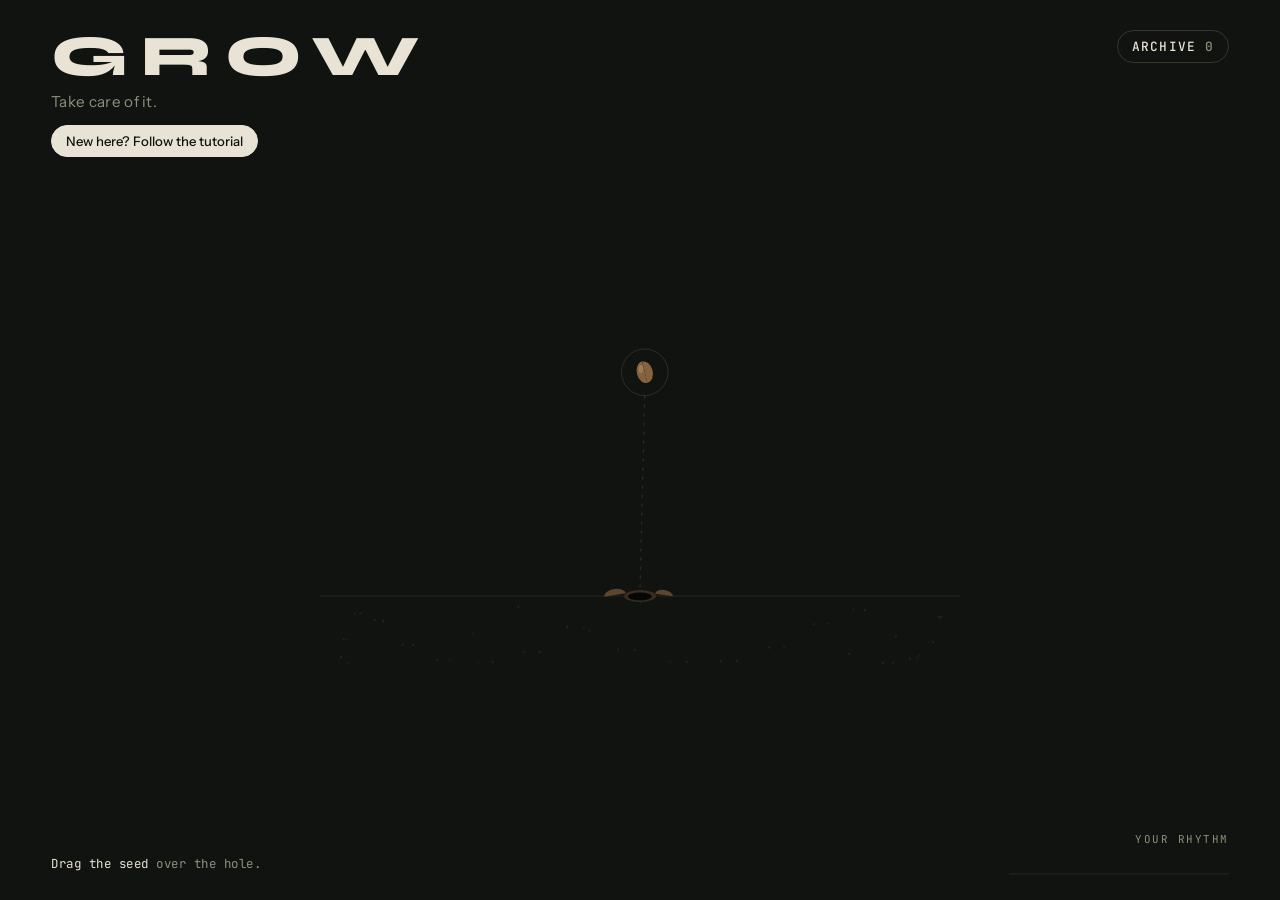
==== commit e2b163f3: "GROW: add an upward stretch guide while the plant waits to be pulled A dotted track rises from the s" ====
--- a/docs/grow/index.html
+++ b/docs/grow/index.html
@@ -561,7 +561,7 @@
       st: null,                                            // stretch-to-grow drag
       pull: spring(0, 200, 19), bend: spring(0, 200, 19),  // rubber-band stretch and sideways lean of the stem
       tug: freshTug(), burst: null, fh: 1,                 // pull-to-pick
-      lastT: 0, tipBase: null,
+      lastT: 0, tipBase: null, guide: 0,
     };
     finalEl.classList.remove('show'); finalEl.setAttribute('aria-hidden', 'true');
     document.body.classList.remove('done');
@@ -1285,6 +1285,8 @@
     tugPhysics(now, dt);
     const fhT = S.stage === 'mature' && (S.tug.id !== null || (S.mouse.on && flowerHit(S.mouse.x, S.mouse.y))) ? 1.07 : 1;
     S.fh += (fhT - S.fh) * Math.min(1, dt * 14);
+    const guideT = stageOpen() && !S.st && S.pts.length > 1 && S.stage === 'growing' ? 1 : 0;
+    S.guide += (guideT - S.guide) * Math.min(1, dt * (guideT ? 3 : 10));
     S.shake *= 0.93; S.kick *= 0.95;
     S.crack += ((S.stage === 'seed' || (S.stage === 'choosing' && S.step === 0) ? 0 : 1) - S.crack) * 0.05;
     S.roots.forEach(r => r.g += (1 - r.g) * 0.03);
@@ -1648,6 +1650,42 @@
   }
 
   const snapAtSafe = () => S.flower ? snapAt() : 110;
+
+  // Stretch guide: a dotted track rises from the tip to how far this stage still has to be pulled,
+  // with chevrons flowing up along it. Shown whenever the plant is waiting to be stretched.
+  function drawStretchGuide(now) {
+    if (S.guide < 0.01) return;
+    const top = S.pts[S.pts.length - 1];
+    if (!top) return;
+    const A = S.auto;
+    const left = A ? Math.max(0.6, A.n - A.prog) : (S.step >= STEPS.length ? 3 : 4);
+    const len = clamp(left * stepLen(), 40, Math.max(60, top.y - 70));
+    const x = top.x, y0 = top.y - 16, y1 = y0 - len;
+    const a = S.guide;
+    ctx.save();
+    ctx.lineCap = 'round';
+    // track
+    ctx.setLineDash([1.5, 6]);
+    ctx.lineDashOffset = reduce ? 0 : now * 0.02;
+    ctx.strokeStyle = `rgba(232,227,212,${0.28 * a})`; ctx.lineWidth = 1.4;
+    ctx.beginPath(); ctx.moveTo(x, y0); ctx.lineTo(x, y1); ctx.stroke();
+    ctx.setLineDash([]);
+    // where this stage ends
+    ctx.strokeStyle = `rgba(232,227,212,${0.45 * a})`; ctx.lineWidth = 1.4;
+    ctx.beginPath(); ctx.moveTo(x - 7, y1); ctx.lineTo(x + 7, y1); ctx.stroke();
+    // chevrons travel up the track and fade out near the end
+    const n = 3, cyc = 1.6;
+    for (let i = 0; i < n; i++) {
+      const u = reduce ? (i + 0.5) / n : ((now / 1000 / cyc) + i / n) % 1;
+      const y = y0 - u * (len - 10);
+      const fade = Math.sin(Math.PI * u);
+      const w = 7 + 2 * fade;
+      ctx.strokeStyle = `rgba(232,227,212,${(reduce ? 0.6 : 0.85 * fade) * a})`;
+      ctx.lineWidth = 2;
+      ctx.beginPath(); ctx.moveTo(x - w, y + w * 0.6); ctx.lineTo(x, y); ctx.lineTo(x + w, y + w * 0.6); ctx.stroke();
+    }
+    ctx.restore();
+  }
   // ring and ticks where the stem snapped
   function drawBurst(now) {
     const b = S.burst;
@@ -1870,6 +1908,7 @@
       }
       drawBee(pts, now);
       drawParts(now);
+      drawStretchGuide(now);
     }
     drawBurst(now);
     if (TUT) drawTutTarget(pts, now);
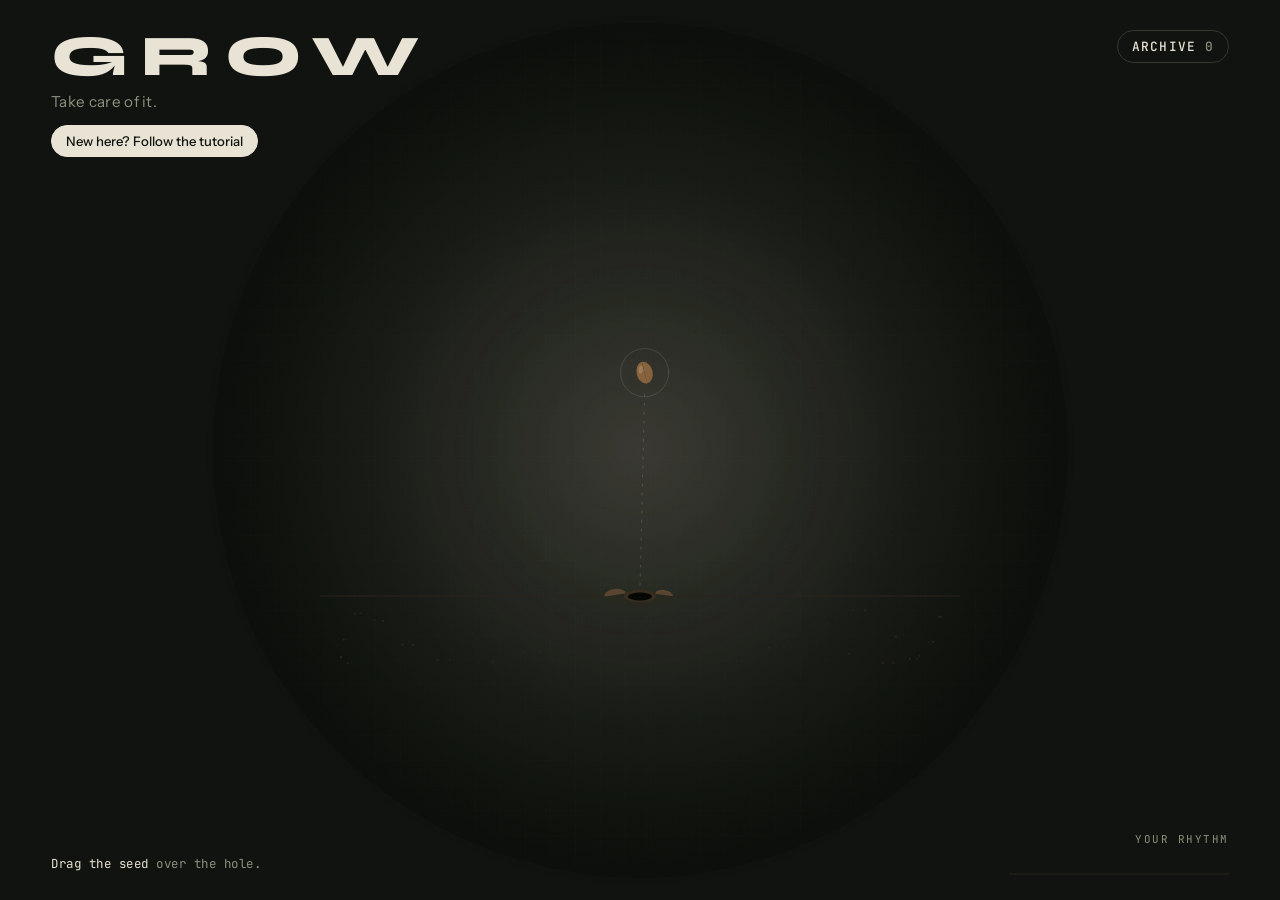
==== commit 54a81d05: "GROW: add a subtle drifting colour aura behind the scene Four very soft radial pools in the game's o" ====
--- a/docs/grow/index.html
+++ b/docs/grow/index.html
@@ -24,6 +24,23 @@
 html, body { height: 100%; }
 body { background: var(--night); color: var(--paper); font-family: var(--f-body); overflow: hidden; }
 #stage { position: fixed; inset: 0; width: 100%; height: 100%; display: block; touch-action: none; outline: none; }
+
+/* Background aura: a few soft pools of the game's own colours drifting very slowly behind the canvas */
+.aura { position: fixed; inset: 0; overflow: hidden; pointer-events: none; }
+.aura i {
+  position: absolute; width: 70vmax; height: 70vmax; left: 50%; top: 50%;
+  margin: -35vmax 0 0 -35vmax; border-radius: 50%;
+  animation: drift 60s ease-in-out infinite alternate;
+  will-change: transform;
+}
+.aura i:nth-child(1) { background: radial-gradient(closest-side, rgba(111,154,82,0.13) 0%, rgba(111,154,82,0.081) 30%, rgba(111,154,82,0.036) 58%, rgba(111,154,82,0.010) 82%, rgba(111,154,82,0) 100%); --a: -30vw, -16vh; --b: 6vw, 12vh; animation-duration: 64s; }
+.aura i:nth-child(2) { background: radial-gradient(closest-side, rgba(147,180,198,0.1) 0%, rgba(147,180,198,0.062) 30%, rgba(147,180,198,0.028) 58%, rgba(147,180,198,0.008) 82%, rgba(147,180,198,0) 100%); --a: 30vw, -20vh; --b: -4vw, 18vh; animation-duration: 78s; animation-delay: -20s; }
+.aura i:nth-child(3) { background: radial-gradient(closest-side, rgba(227,138,92,0.07) 0%, rgba(227,138,92,0.043) 30%, rgba(227,138,92,0.020) 58%, rgba(227,138,92,0.006) 82%, rgba(227,138,92,0) 100%); --a: 22vw, 26vh; --b: -30vw, 2vh; animation-duration: 92s; animation-delay: -45s; }
+.aura i:nth-child(4) { background: radial-gradient(closest-side, rgba(154,111,168,0.07) 0%, rgba(154,111,168,0.043) 30%, rgba(154,111,168,0.020) 58%, rgba(154,111,168,0.006) 82%, rgba(154,111,168,0) 100%); --a: -24vw, 24vh; --b: 26vw, -12vh; animation-duration: 84s; animation-delay: -10s; }
+@keyframes drift {
+  from { transform: translate(var(--a)) scale(1); }
+  to   { transform: translate(var(--b)) scale(1.12); }
+}
 #stage:focus-visible { box-shadow: inset 0 0 0 2px var(--cool); }
 
 .head {
@@ -226,9 +243,10 @@
 .archive-note { margin: 0; color: var(--muted); font: 0.72rem var(--f-mono); letter-spacing: 0.04em; }
 @media (max-width: 480px) { .archive-btn { top: calc(env(safe-area-inset-top, 0px) + 34px); } }
 body.done .foot .left { visibility: hidden; }
-@media (prefers-reduced-motion: reduce) { .choice, .final, .opt { transition: none; } }
+@media (prefers-reduced-motion: reduce) { .choice, .final, .opt { transition: none; } .aura i { animation: none; transform: translate(var(--a)); } }
 </style>
 
+<div class="aura" aria-hidden="true"><i></i><i></i><i></i><i></i></div>
 <canvas id="stage" tabindex="0" aria-label="A seed. Drag it into the soil, or press Space to drop it."></canvas>
 
 <header class="head">
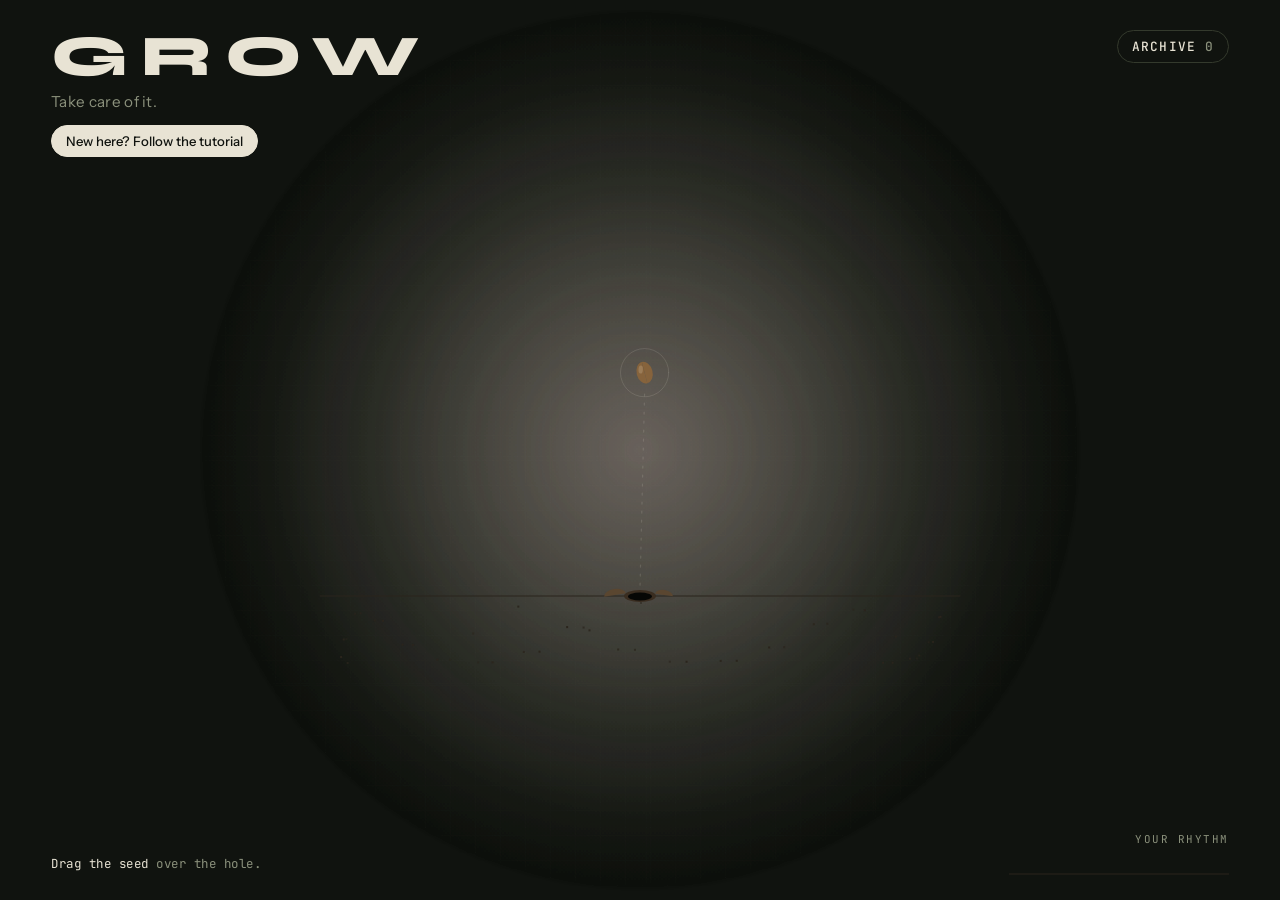
==== commit 1a1af813: "GROW: make the background aura more visible Roughly doubles the colour pools' opacity (17-30%) and s" ====
--- a/docs/grow/index.html
+++ b/docs/grow/index.html
@@ -33,10 +33,10 @@
   animation: drift 60s ease-in-out infinite alternate;
   will-change: transform;
 }
-.aura i:nth-child(1) { background: radial-gradient(closest-side, rgba(111,154,82,0.13) 0%, rgba(111,154,82,0.081) 30%, rgba(111,154,82,0.036) 58%, rgba(111,154,82,0.010) 82%, rgba(111,154,82,0) 100%); --a: -30vw, -16vh; --b: 6vw, 12vh; animation-duration: 64s; }
-.aura i:nth-child(2) { background: radial-gradient(closest-side, rgba(147,180,198,0.1) 0%, rgba(147,180,198,0.062) 30%, rgba(147,180,198,0.028) 58%, rgba(147,180,198,0.008) 82%, rgba(147,180,198,0) 100%); --a: 30vw, -20vh; --b: -4vw, 18vh; animation-duration: 78s; animation-delay: -20s; }
-.aura i:nth-child(3) { background: radial-gradient(closest-side, rgba(227,138,92,0.07) 0%, rgba(227,138,92,0.043) 30%, rgba(227,138,92,0.020) 58%, rgba(227,138,92,0.006) 82%, rgba(227,138,92,0) 100%); --a: 22vw, 26vh; --b: -30vw, 2vh; animation-duration: 92s; animation-delay: -45s; }
-.aura i:nth-child(4) { background: radial-gradient(closest-side, rgba(154,111,168,0.07) 0%, rgba(154,111,168,0.043) 30%, rgba(154,111,168,0.020) 58%, rgba(154,111,168,0.006) 82%, rgba(154,111,168,0) 100%); --a: -24vw, 24vh; --b: 26vw, -12vh; animation-duration: 84s; animation-delay: -10s; }
+.aura i:nth-child(1) { background: radial-gradient(closest-side, rgba(111,154,82,0.3) 0%, rgba(111,154,82,0.186) 30%, rgba(111,154,82,0.084) 58%, rgba(111,154,82,0.024) 82%, rgba(111,154,82,0) 100%); --a: -30vw, -16vh; --b: 6vw, 12vh; animation-duration: 44s; }
+.aura i:nth-child(2) { background: radial-gradient(closest-side, rgba(147,180,198,0.24) 0%, rgba(147,180,198,0.149) 30%, rgba(147,180,198,0.067) 58%, rgba(147,180,198,0.019) 82%, rgba(147,180,198,0) 100%); --a: 30vw, -20vh; --b: -4vw, 18vh; animation-duration: 54s; animation-delay: -20s; }
+.aura i:nth-child(3) { background: radial-gradient(closest-side, rgba(227,138,92,0.17) 0%, rgba(227,138,92,0.105) 30%, rgba(227,138,92,0.048) 58%, rgba(227,138,92,0.014) 82%, rgba(227,138,92,0) 100%); --a: 22vw, 26vh; --b: -30vw, 2vh; animation-duration: 62s; animation-delay: -45s; }
+.aura i:nth-child(4) { background: radial-gradient(closest-side, rgba(154,111,168,0.18) 0%, rgba(154,111,168,0.112) 30%, rgba(154,111,168,0.050) 58%, rgba(154,111,168,0.014) 82%, rgba(154,111,168,0) 100%); --a: -24vw, 24vh; --b: 26vw, -12vh; animation-duration: 50s; animation-delay: -10s; }
 @keyframes drift {
   from { transform: translate(var(--a)) scale(1); }
   to   { transform: translate(var(--b)) scale(1.12); }
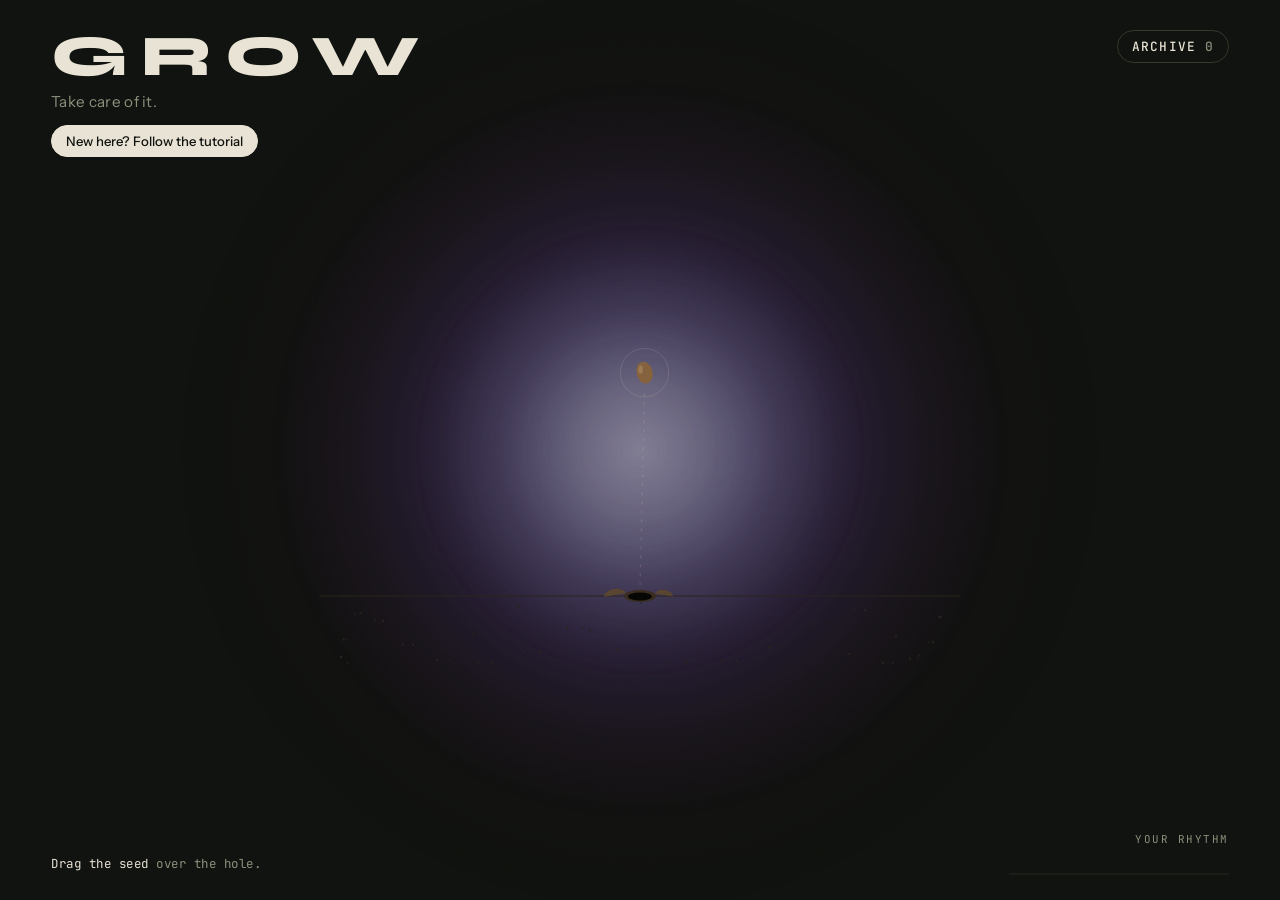
==== commit 35ed1fd6: "GROW: recolour the background aura with the supplied palette Five concentrated pools in Midnight Vio" ====
--- a/docs/grow/index.html
+++ b/docs/grow/index.html
@@ -25,21 +25,24 @@
 body { background: var(--night); color: var(--paper); font-family: var(--f-body); overflow: hidden; }
 #stage { position: fixed; inset: 0; width: 100%; height: 100%; display: block; touch-action: none; outline: none; }
 
-/* Background aura: a few soft pools of the game's own colours drifting very slowly behind the canvas */
+/* Background aura: soft pools from the palette (Midnight Violet, French Blue, Powder Blue, Wheat,
+   Seashell) flowing behind the canvas */
 .aura { position: fixed; inset: 0; overflow: hidden; pointer-events: none; }
 .aura i {
-  position: absolute; width: 70vmax; height: 70vmax; left: 50%; top: 50%;
-  margin: -35vmax 0 0 -35vmax; border-radius: 50%;
-  animation: drift 60s ease-in-out infinite alternate;
+  position: absolute; left: 50%; top: 50%;
+  width: var(--s); height: var(--s); margin: calc(var(--s) / -2) 0 0 calc(var(--s) / -2); border-radius: 50%;
+  animation: drift 24s ease-in-out infinite alternate;
   will-change: transform;
 }
-.aura i:nth-child(1) { background: radial-gradient(closest-side, rgba(111,154,82,0.3) 0%, rgba(111,154,82,0.186) 30%, rgba(111,154,82,0.084) 58%, rgba(111,154,82,0.024) 82%, rgba(111,154,82,0) 100%); --a: -30vw, -16vh; --b: 6vw, 12vh; animation-duration: 44s; }
-.aura i:nth-child(2) { background: radial-gradient(closest-side, rgba(147,180,198,0.24) 0%, rgba(147,180,198,0.149) 30%, rgba(147,180,198,0.067) 58%, rgba(147,180,198,0.019) 82%, rgba(147,180,198,0) 100%); --a: 30vw, -20vh; --b: -4vw, 18vh; animation-duration: 54s; animation-delay: -20s; }
-.aura i:nth-child(3) { background: radial-gradient(closest-side, rgba(227,138,92,0.17) 0%, rgba(227,138,92,0.105) 30%, rgba(227,138,92,0.048) 58%, rgba(227,138,92,0.014) 82%, rgba(227,138,92,0) 100%); --a: 22vw, 26vh; --b: -30vw, 2vh; animation-duration: 62s; animation-delay: -45s; }
-.aura i:nth-child(4) { background: radial-gradient(closest-side, rgba(154,111,168,0.18) 0%, rgba(154,111,168,0.112) 30%, rgba(154,111,168,0.050) 58%, rgba(154,111,168,0.014) 82%, rgba(154,111,168,0) 100%); --a: -24vw, 24vh; --b: 26vw, -12vh; animation-duration: 50s; animation-delay: -10s; }
+.aura i:nth-child(1) { /* Midnight Violet */ --s: 72vmax; background: radial-gradient(closest-side, rgba(61,21,52,0.85) 0%, rgba(61,21,52,0.595) 28%, rgba(61,21,52,0.272) 55%, rgba(61,21,52,0.068) 80%, rgba(61,21,52,0) 100%); --a: -26vw, 18vh; --m: 8vw, 26vh; --b: 30vw, -8vh; animation-duration: 30s; animation-delay: -6s; }
+.aura i:nth-child(2) { /* French Blue */ --s: 58vmax; background: radial-gradient(closest-side, rgba(62,75,142,0.62) 0%, rgba(62,75,142,0.434) 28%, rgba(62,75,142,0.198) 55%, rgba(62,75,142,0.050) 80%, rgba(62,75,142,0) 100%); --a: 24vw, -20vh; --m: -18vw, -6vh; --b: -30vw, 20vh; animation-duration: 24s; animation-delay: -14s; }
+.aura i:nth-child(3) { /* Powder Blue */ --s: 40vmax; background: radial-gradient(closest-side, rgba(166,188,201,0.26) 0%, rgba(166,188,201,0.182) 28%, rgba(166,188,201,0.083) 55%, rgba(166,188,201,0.021) 80%, rgba(166,188,201,0) 100%); --a: -30vw, -22vh; --m: 6vw, -26vh; --b: 22vw, 6vh; animation-duration: 20s; animation-delay: -3s; }
+.aura i:nth-child(4) { /* Wheat */ --s: 36vmax; background: radial-gradient(closest-side, rgba(246,224,182,0.19) 0%, rgba(246,224,182,0.133) 28%, rgba(246,224,182,0.061) 55%, rgba(246,224,182,0.015) 80%, rgba(246,224,182,0) 100%); --a: 28vw, 22vh; --m: -4vw, 14vh; --b: -24vw, -18vh; animation-duration: 26s; animation-delay: -18s; }
+.aura i:nth-child(5) { /* Seashell */ --s: 24vmax; background: radial-gradient(closest-side, rgba(255,244,235,0.1) 0%, rgba(255,244,235,0.070) 28%, rgba(255,244,235,0.032) 55%, rgba(255,244,235,0.008) 80%, rgba(255,244,235,0) 100%); --a: -8vw, -6vh; --m: 20vw, -14vh; --b: -16vw, 16vh; animation-duration: 17s; animation-delay: -9s; }
 @keyframes drift {
-  from { transform: translate(var(--a)) scale(1); }
-  to   { transform: translate(var(--b)) scale(1.12); }
+  0%   { transform: translate(var(--a)) scale(1); }
+  50%  { transform: translate(var(--m)) scale(1.18); }
+  100% { transform: translate(var(--b)) scale(.94); }
 }
 #stage:focus-visible { box-shadow: inset 0 0 0 2px var(--cool); }
 
@@ -246,7 +249,7 @@
 @media (prefers-reduced-motion: reduce) { .choice, .final, .opt { transition: none; } .aura i { animation: none; transform: translate(var(--a)); } }
 </style>
 
-<div class="aura" aria-hidden="true"><i></i><i></i><i></i><i></i></div>
+<div class="aura" aria-hidden="true"><i></i><i></i><i></i><i></i><i></i></div>
 <canvas id="stage" tabindex="0" aria-label="A seed. Drag it into the soil, or press Space to drop it."></canvas>
 
 <header class="head">
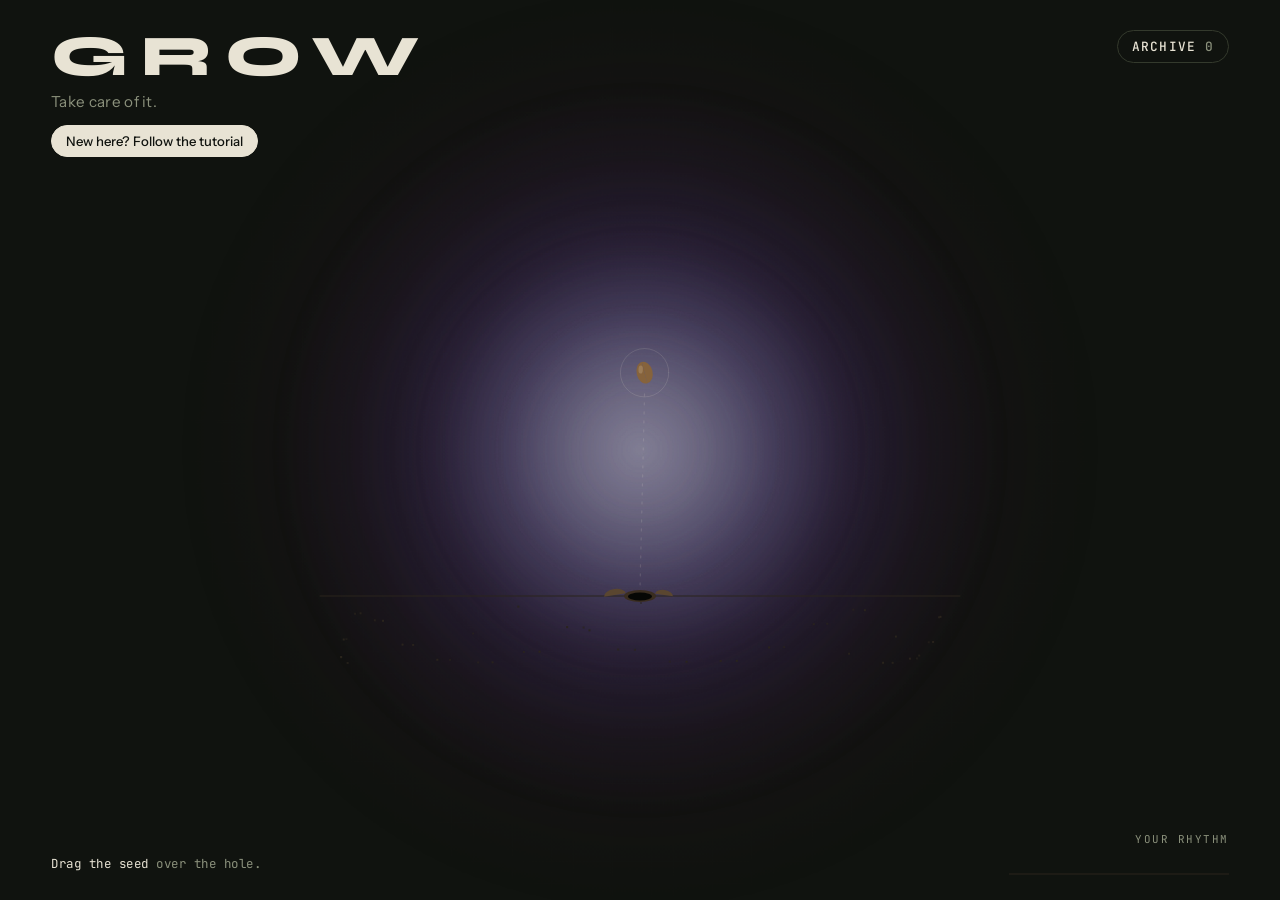
==== commit 33fe5653: "GROW: guide players to the archive after saving a flower On 'Add to archive' a copy of the picked fl" ====
--- a/docs/grow/index.html
+++ b/docs/grow/index.html
@@ -207,6 +207,33 @@
 .archive-btn:hover { border-color: var(--muted); }
 .archive-btn:focus-visible, .close:focus-visible { outline: 2px solid var(--cool); outline-offset: 3px; }
 .archive-btn.bump { transform: scale(1.12); border-color: var(--paper); }
+/* After a flower is archived: the button calls softly until the archive is opened */
+.archive-btn.beckon { border-color: var(--paper); animation: beckon 1.8s ease-out infinite; }
+@keyframes beckon {
+  0%   { box-shadow: 0 0 0 0 rgba(232,227,212,.5); }
+  70%  { box-shadow: 0 0 0 12px rgba(232,227,212,0); }
+  100% { box-shadow: 0 0 0 0 rgba(232,227,212,0); }
+}
+.archive-tip {
+  position: fixed; z-index: 4;
+  top: calc(env(safe-area-inset-top, 0px) + 76px); right: max(16px, 4vw);
+  font: 500 0.82rem var(--f-body); color: var(--paper);
+  background: color-mix(in srgb, var(--panel) 94%, transparent); backdrop-filter: blur(6px);
+  border: 1px solid var(--line); border-radius: 10px; padding: 8px 12px;
+  display: flex; align-items: center; gap: 8px; cursor: pointer;
+  opacity: 0; transform: translateY(-6px); transition: opacity .35s ease, transform .35s ease;
+}
+.archive-tip.show { opacity: 1; transform: none; animation: nudge 1.8s ease-in-out .6s infinite; }
+.archive-tip::before {           /* pointer up to the Archive button */
+  content: ""; position: absolute; top: -6px; right: 28px; width: 10px; height: 10px;
+  background: inherit; border-left: 1px solid var(--line); border-top: 1px solid var(--line); transform: rotate(45deg);
+}
+.archive-tip b { font: 0.7rem var(--f-mono); letter-spacing: 0.1em; text-transform: uppercase; color: var(--muted); font-weight: 400; }
+.archive-tip:hover { border-color: var(--muted); }
+.archive-tip:focus-visible { outline: 2px solid var(--cool); outline-offset: 3px; }
+@keyframes nudge { 0%, 100% { transform: none; } 50% { transform: translateY(-4px); } }
+.fly { position: fixed; z-index: 6; pointer-events: none; border-radius: 50%; transform-origin: 50% 50%; }
+@media (max-width: 480px) { .archive-tip { top: calc(env(safe-area-inset-top, 0px) + 80px); } }
 .archive {
   position: fixed; inset: 0; z-index: 10;
   background: color-mix(in srgb, var(--night) 94%, transparent);
@@ -246,7 +273,7 @@
 .archive-note { margin: 0; color: var(--muted); font: 0.72rem var(--f-mono); letter-spacing: 0.04em; }
 @media (max-width: 480px) { .archive-btn { top: calc(env(safe-area-inset-top, 0px) + 34px); } }
 body.done .foot .left { visibility: hidden; }
-@media (prefers-reduced-motion: reduce) { .choice, .final, .opt { transition: none; } .aura i { animation: none; transform: translate(var(--a)); } }
+@media (prefers-reduced-motion: reduce) { .archive-btn.beckon, .archive-tip.show { animation: none; } .choice, .final, .opt { transition: none; } .aura i { animation: none; transform: translate(var(--a)); } }
 </style>
 
 <div class="aura" aria-hidden="true"><i></i><i></i><i></i><i></i><i></i></div>
@@ -276,6 +303,7 @@
 </aside>
 
 <button class="archive-btn" id="openArchive" type="button" aria-haspopup="dialog">Archive <span id="archiveCount">0</span></button>
+<button class="archive-tip" id="archiveTip" type="button" hidden>Your flower is in the archive <b>Open ↑</b></button>
 
 <section class="archive" id="archive" role="dialog" aria-modal="true" aria-labelledby="archiveTitle" hidden>
   <div class="archive-inner">
@@ -586,7 +614,8 @@
     };
     finalEl.classList.remove('show'); finalEl.setAttribute('aria-hidden', 'true');
     document.body.classList.remove('done');
-    const keep = $('keep'); keep.disabled = false; keep.textContent = 'Add to archive';
+    const keep = $('keep'); keep.disabled = false; keep.textContent = 'Add to archive'; delete keep.dataset.view;
+    if (typeof clearArchiveCue === 'function') clearArchiveCue();
     hideChoice();
     renderPath();
     cv.setAttribute('aria-label', 'A seed. Drag it into the soil, or press Space to drop it.');
@@ -2020,10 +2049,47 @@
       records.unshift(rec);
       if (store.kind === 'local' && !writeLocal()) store = { kind: 'memory' };
     }
-    btn.textContent = ok ? 'In the archive' : 'Could not save';
     if (TUT) tutArchived();
-    renderCount();
-    const ab = $('openArchive'); ab.classList.add('bump'); setTimeout(() => ab.classList.remove('bump'), 350);
+    // a copy of the flower flies up into the Archive button, which then keeps calling until opened
+    flyToArchive(() => {
+      renderCount();
+      const ab = $('openArchive'); ab.classList.add('bump'); setTimeout(() => ab.classList.remove('bump'), 350);
+      if (!ok) { btn.textContent = 'Could not save'; return; }
+      btn.disabled = false; btn.textContent = 'View archive'; btn.dataset.view = '1';
+      if (archiveEl.hidden) {
+        ab.classList.add('beckon');
+        const tip = $('archiveTip'); tip.hidden = false;
+        requestAnimationFrame(() => tip.classList.add('show'));
+      }
+    });
+  }
+
+  function flyToArchive(done) {
+    const ab = $('openArchive');
+    if (reduce || !S.pick || !S.flower) { done(); return; }
+    const pose = pickPose();
+    const R = Math.max(24, flowerRadius() * pose.s * 1.2), size = Math.round(R * 2);
+    const c = document.createElement('canvas');
+    c.className = 'fly'; c.width = size * dpr; c.height = size * dpr;
+    c.style.width = c.style.height = size + 'px';
+    c.style.left = (pose.x - R) + 'px'; c.style.top = (pose.y - R) + 'px';
+    const g = c.getContext('2d');
+    g.beginPath(); g.arc(c.width / 2, c.height / 2, c.width / 2, 0, Math.PI * 2); g.clip();
+    g.drawImage(cv, (pose.x - R) * dpr, (pose.y - R) * dpr, c.width, c.height, 0, 0, c.width, c.height);
+    document.body.appendChild(c);
+    const r = ab.getBoundingClientRect();
+    const tx = r.left + r.width / 2 - pose.x, ty = r.top + r.height / 2 - pose.y;
+    const end = Math.max(0.06, 22 / size);
+    const anim = c.animate([
+      { transform: 'translate(0, 0) scale(1)', opacity: 1 },
+      { transform: `translate(${tx * 0.4}px, ${Math.min(0, ty) * 0.55 - 50}px) scale(${(0.55 + end) / 2})`, opacity: 1, offset: 0.45 },
+      { transform: `translate(${tx}px, ${ty}px) scale(${end})`, opacity: 0.35 },
+    ], { duration: 950, easing: 'cubic-bezier(.4, 0, .2, 1)' });
+    anim.onfinish = () => { c.remove(); done(); };
+  }
+  function clearArchiveCue() {
+    $('openArchive').classList.remove('beckon');
+    const tip = $('archiveTip'); tip.classList.remove('show'); tip.hidden = true;
   }
 
   function renderCount() { countEl.textContent = records.length; }
@@ -2214,6 +2280,7 @@
   }
 
   function openArchive() {
+    clearArchiveCue();
     lastFocus = document.activeElement;
     archiveEl.hidden = false;
     renderArchive();
@@ -2228,7 +2295,8 @@
   }
   $('openArchive').addEventListener('click', openArchive);
   $('closeArchive').addEventListener('click', closeArchive);
-  $('keep').addEventListener('click', addToArchive);
+  $('keep').addEventListener('click', () => $('keep').dataset.view ? openArchive() : addToArchive());
+  $('archiveTip').addEventListener('click', openArchive);
   archiveEl.addEventListener('keydown', e => { if (e.key === 'Escape') closeArchive(); });
   addEventListener('resize', () => { if (!archiveEl.hidden) refreshDecay(); });
 
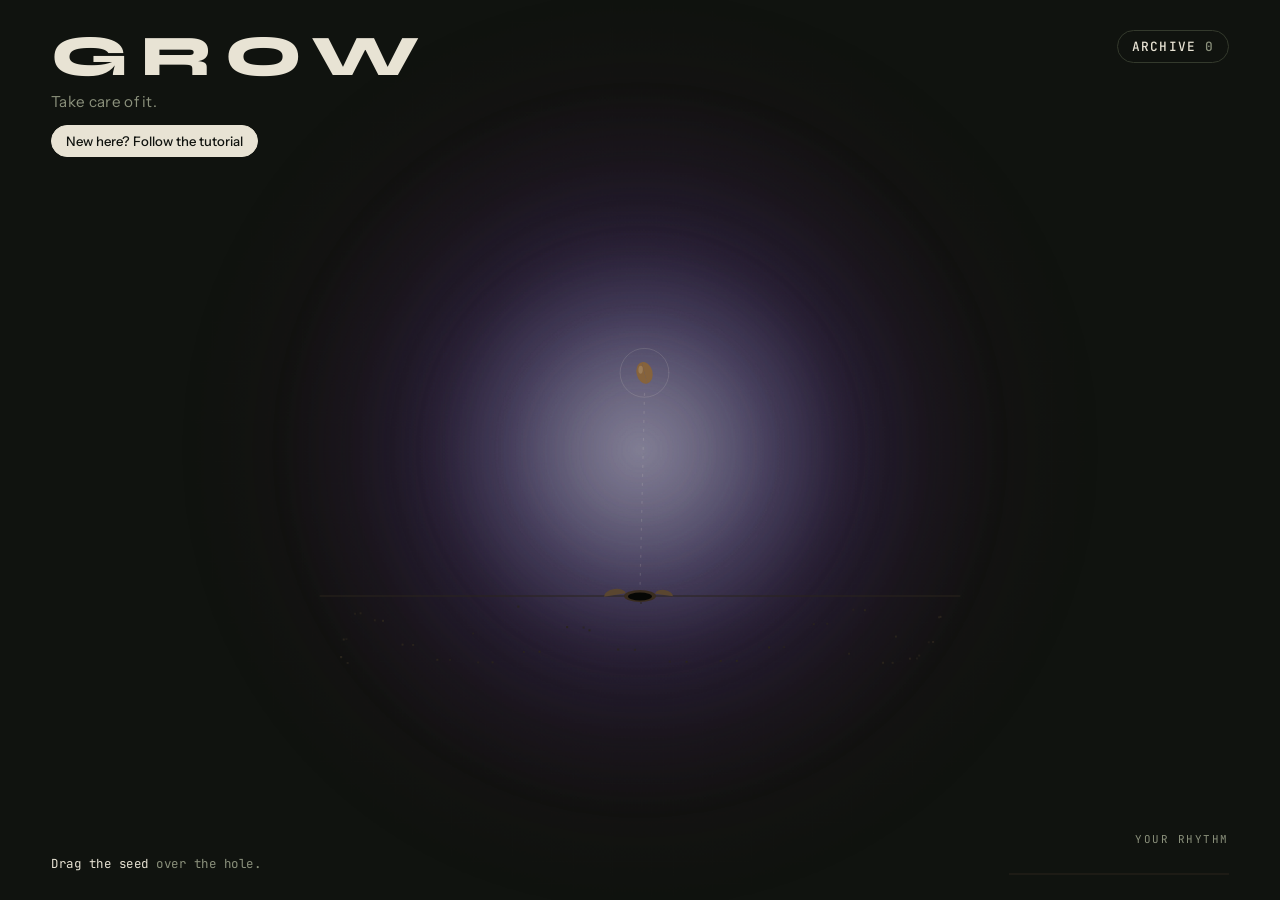
==== commit 7809fd3a: "GROW: Frost brings a wind-driven snowstorm and settling snow Choosing Frost now starts a snowstorm: " ====
--- a/docs/grow/index.html
+++ b/docs/grow/index.html
@@ -560,7 +560,7 @@
       { id: 'fungus', en: 'Fungus', hint: 'Mushrooms at the base, purple flower center', sw: '#9a6fa8', t: { lunar: 1, hardy: 1 } } ] },
     { key: 'climate', at: 14, en: 'Climate', q: 'Before it blooms, the weather changes.', opts: [
       { id: 'wind', en: 'Wind', hint: 'Bent stem, petals blow away', sw: '#a7b0a0', t: { wild: 2 } },
-      { id: 'frost', en: 'Frost', hint: 'Ice crystals and cooler colors', sw: '#a9d6ee', t: { lunar: 1, hardy: 1 } },
+      { id: 'frost', en: 'Frost', hint: 'A snowstorm, settling snow, cooler colors', sw: '#a9d6ee', t: { lunar: 1, hardy: 1 } },
       { id: 'warmth', en: 'Warmth', hint: 'A bigger, brighter flower', sw: '#ea8a5a', t: { lush: 2 } } ] },
   ];
 
@@ -611,6 +611,7 @@
       pull: spring(0, 200, 19), bend: spring(0, 200, 19),  // rubber-band stretch and sideways lean of the stem
       tug: freshTug(), burst: null, fh: 1,                 // pull-to-pick
       lastT: 0, tipBase: null, guide: 0,
+      flakes: [], storm: 0, snow: 0,                      // Frost: falling snow, storm strength, settled snow depth
     };
     finalEl.classList.remove('show'); finalEl.setAttribute('aria-hidden', 'true');
     document.body.classList.remove('done');
@@ -692,7 +693,7 @@
         for (let i = 0; i < 4; i++) S.shrooms.push({ x: rand(-70, 70) * k, s: rand(0.6, 1.2) * k, g: 0, d: i * 0.25, h: rand(270, 300) });
         break;
       case 'wind': M.wind = 0.035; break;
-      case 'frost': M.frost = true; M.tint.h += 40; M.tint.s *= 0.6; M.tint.l += 8; M.bloom = 0.85; break;
+      case 'frost': M.frost = true; M.tint.h += 40; M.tint.s *= 0.6; M.tint.l += 8; M.bloom = 0.85; startSnow(); break;
       case 'warmth': M.warmth = true; M.bloom = 1.22; M.tint.s *= 1.15; break;
     }
   }
@@ -1371,6 +1372,7 @@
       if (p.prog >= 1 && !p.shown && now - p.t0 > 2000) { p.shown = true; showFinal(); if (TUT) tutPicked(); }
     }
     S.breath += (breathT - S.breath) * 0.02;
+    snowUpdate(now, dt);
 
     if (S.stage === 'seed') {
       const sd = S.sd;
@@ -1552,6 +1554,88 @@
     });
   }
 
+  // ---------- Frost: a wind-driven snowstorm and snow that settles ----------
+  // Flakes fall in three depths (far, mid, near) and are pushed sideways by gusts; the nearest
+  // ones streak in the wind. Snow builds up over ~15 s on the ground, the leaves and the mushrooms.
+  const LAYERS = [
+    { n: 70, r: [0.6, 1.2], vy: [22, 38], a: 0.35, push: 0.45 },
+    { n: 50, r: [1.1, 1.9], vy: [42, 70], a: 0.6, push: 0.75 },
+    { n: 26, r: [1.8, 2.8], vy: [80, 125], a: 0.85, push: 1 },
+  ];
+  function startSnow() {
+    S.flakes = [];
+    LAYERS.forEach((L, li) => {
+      const n = Math.round(L.n * (reduce ? 0.5 : 1));
+      for (let i = 0; i < n; i++) S.flakes.push({ li, x: rand(-40, W + 40), y: rand(-H, H), r: rand(L.r[0], L.r[1]), vy: rand(L.vy[0], L.vy[1]), ph: rand(0, 6.28) });
+    });
+  }
+  const gust = t => 0.55 + 0.35 * Math.sin(t * 0.00045) + 0.2 * Math.sin(t * 0.0013 + 1.7);
+  const windSpeed = t => (reduce ? 25 : 70 + 170 * Math.max(0, gust(t)));
+  function snowUpdate(now, dt) {
+    if (!S.M.frost) return;
+    S.storm = Math.min(1, S.storm + dt / 2.5);                // the storm rolls in
+    S.snow = Math.min(1, S.snow + dt / 15);                   // and the snow settles
+    const wind = windSpeed(now), slow = reduce ? 0.5 : 1;
+    S.flakes.forEach(f => {
+      const L = LAYERS[f.li];
+      f.y += f.vy * slow * dt;
+      f.x += (wind * L.push + Math.sin(now * 0.0021 + f.ph) * 14) * dt;
+      if (f.y > H + 10) { f.y = rand(-30, -6); f.x = rand(-W * 0.3, W); }
+      if (f.x > W + 30) { f.x = rand(-60, -10); f.y = rand(-20, H); }
+    });
+  }
+  function drawSnowfall(now) {
+    if (!S.M.frost || S.storm < 0.01) return;
+    const wind = windSpeed(now);
+    ctx.save(); ctx.lineCap = 'round';
+    S.flakes.forEach(f => {
+      const L = LAYERS[f.li], a = L.a * S.storm;
+      if (f.li === 2 && !reduce) {                            // near flakes streak along their motion
+        const vx = wind * L.push, len = 0.045;
+        ctx.strokeStyle = `rgba(240,246,252,${a})`; ctx.lineWidth = f.r;
+        ctx.beginPath(); ctx.moveTo(f.x - vx * len, f.y - f.vy * len); ctx.lineTo(f.x, f.y); ctx.stroke();
+      } else {
+        ctx.fillStyle = `rgba(240,246,252,${a})`;
+        ctx.beginPath(); ctx.arc(f.x, f.y, f.r, 0, Math.PI * 2); ctx.fill();
+      }
+    });
+    ctx.restore();
+  }
+  // an uneven drift along the ground line, thickest around the plant
+  function drawSnowGround() {
+    if (!S.M.frost || S.snow < 0.01) return;
+    const half = Math.min(W * 0.36, 320) * 1.08, y0 = baseY + 2, depth = 9 * k * S.snow;
+    const N = 48, top = [];
+    for (let i = 0; i <= N; i++) {
+      const u = i / N * 2 - 1, x = baseX + u * half;
+      const edge = 1 - Math.pow(Math.abs(u), 3);
+      const bump = 0.65 + 0.2 * Math.sin(i * 1.7) + 0.15 * Math.sin(i * 0.53 + 2);
+      top.push({ x, y: y0 - depth * edge * bump * (1 + 0.6 * (1 - Math.abs(u))) });
+    }
+    const g = ctx.createLinearGradient(0, y0 - depth * 1.6, 0, y0 + 4 * k);
+    g.addColorStop(0, `rgba(244,248,252,${0.95 * S.snow})`); g.addColorStop(1, `rgba(196,212,232,${0.8 * S.snow})`);
+    ctx.fillStyle = g;
+    ctx.beginPath(); ctx.moveTo(top[0].x, y0 + 3 * k * S.snow);
+    top.forEach(p => ctx.lineTo(p.x, p.y));
+    ctx.lineTo(top[N].x, y0 + 3 * k * S.snow); ctx.closePath(); ctx.fill();
+    // a few glints
+    ctx.fillStyle = `rgba(255,255,255,${0.7 * S.snow})`;
+    for (let i = 3; i < N; i += 5) ctx.fillRect(top[i].x, top[i].y + 1.5, 1.2, 1.2);
+  }
+  // a cap of snow on the upward-facing edge of a leaf; flatter leaves hold more
+  function leafSnow(stalk, L, w, dir) {
+    if (!S.M.frost || S.snow < 0.02 || L < 5) return;
+    const flat = Math.abs(Math.cos(dir));
+    if (flat < 0.15) return;
+    const side = -Math.cos(dir) < 0 ? -1 : 1;                // which local side faces up
+    const t = Math.min(w * 0.75, (1.2 + 2.6 * flat) * k) * S.snow;
+    ctx.fillStyle = `rgba(242,247,252,${0.92 * S.snow})`;
+    ctx.beginPath(); ctx.moveTo(stalk + L * 0.08, side * w * 0.2);
+    ctx.quadraticCurveTo(stalk + L * 0.45, side * (w + t), stalk + L * 0.96, side * 0.4);
+    ctx.quadraticCurveTo(stalk + L * 0.45, side * (w - t * 0.4), stalk + L * 0.08, side * w * 0.2);
+    ctx.fill();
+  }
+
   function drawShrooms(t) {
     S.shrooms.forEach(m => {
       const g = ease(clamp(m.g * 1.4 - m.d, 0, 1));
@@ -1561,6 +1645,11 @@
       ctx.fillRect(x - 1.5 * m.s, y - h, 3 * m.s, h);
       ctx.fillStyle = `hsl(${m.h},38%,48%)`;
       ctx.beginPath(); ctx.ellipse(x, y - h, r, r * 0.6, 0, Math.PI, 0); ctx.fill();
+      if (S.M.frost && S.snow > 0.02) {
+        ctx.fillStyle = `rgba(244,248,252,${0.92 * S.snow})`;
+        ctx.beginPath(); ctx.ellipse(x, y - h - r * 0.32, r * 0.78, r * 0.32 * (0.5 + 0.5 * S.snow), 0, Math.PI, 0); ctx.fill();
+        ctx.fillStyle = `hsl(${m.h},38%,48%)`;
+      }
       ctx.fillStyle = 'rgba(240,230,250,0.7)';
       ctx.beginPath(); ctx.arc(x - r * 0.3, y - h - r * 0.3, 1.1, 0, Math.PI * 2); ctx.fill();
     });
@@ -1782,6 +1871,7 @@
     ctx.quadraticCurveTo(stalk + L * 0.45, w, stalk, 0);
     ctx.fillStyle = col; ctx.fill();
     ctx.shadowBlur = 0;
+    leafSnow(stalk, L, w, pose.dir);
     ctx.strokeStyle = 'rgba(16,19,15,0.35)'; ctx.lineWidth = 0.8;
     ctx.beginPath(); ctx.moveTo(stalk + L * 0.08, 0); ctx.lineTo(stalk + L * 0.85, 0); ctx.stroke();
     if (S.M.drops && l.seed < 0.5 && L > 6) {
@@ -1926,6 +2016,7 @@
     drawRoots();
     const pts = computePts(now), fine = catmull(pts);
     drawShrooms(now);
+    drawSnowGround();
     drawHole(now);
     drawSeed(now);
     drawBranches(now);
@@ -1937,6 +2028,7 @@
       ctx.fillStyle = 'rgba(214,226,170,0.9)';
       ctx.beginPath(); ctx.arc(top.x, top.y, 1.8 * k, 0, Math.PI * 2); ctx.fill();
       drawParts(now);
+      drawSnowfall(now);
       if (S.dim > 0.01) { ctx.fillStyle = `rgba(16,19,15,${S.dim})`; ctx.fillRect(0, 0, W, H); }
       const pose = pickPose();
       const e = ease(S.pick.prog);
@@ -1958,6 +2050,7 @@
       }
       drawBee(pts, now);
       drawParts(now);
+      drawSnowfall(now);
       drawStretchGuide(now);
     }
     drawBurst(now);
@@ -2335,7 +2428,7 @@
     vine:   'A vine wrapped itself around the stem.',
     fungus: 'Purple mushrooms popped up at the base.',
     wind:   'Wind bent the stem. Petals may blow away later.',
-    frost:  'Frost formed on the leaves and the colors cooled.',
+    frost:  'A snowstorm blew in. Snow is settling on the ground and the leaves, and the colors cooled.',
     warmth: 'The air warmed up. The flower will be bigger and brighter.',
   };
 
